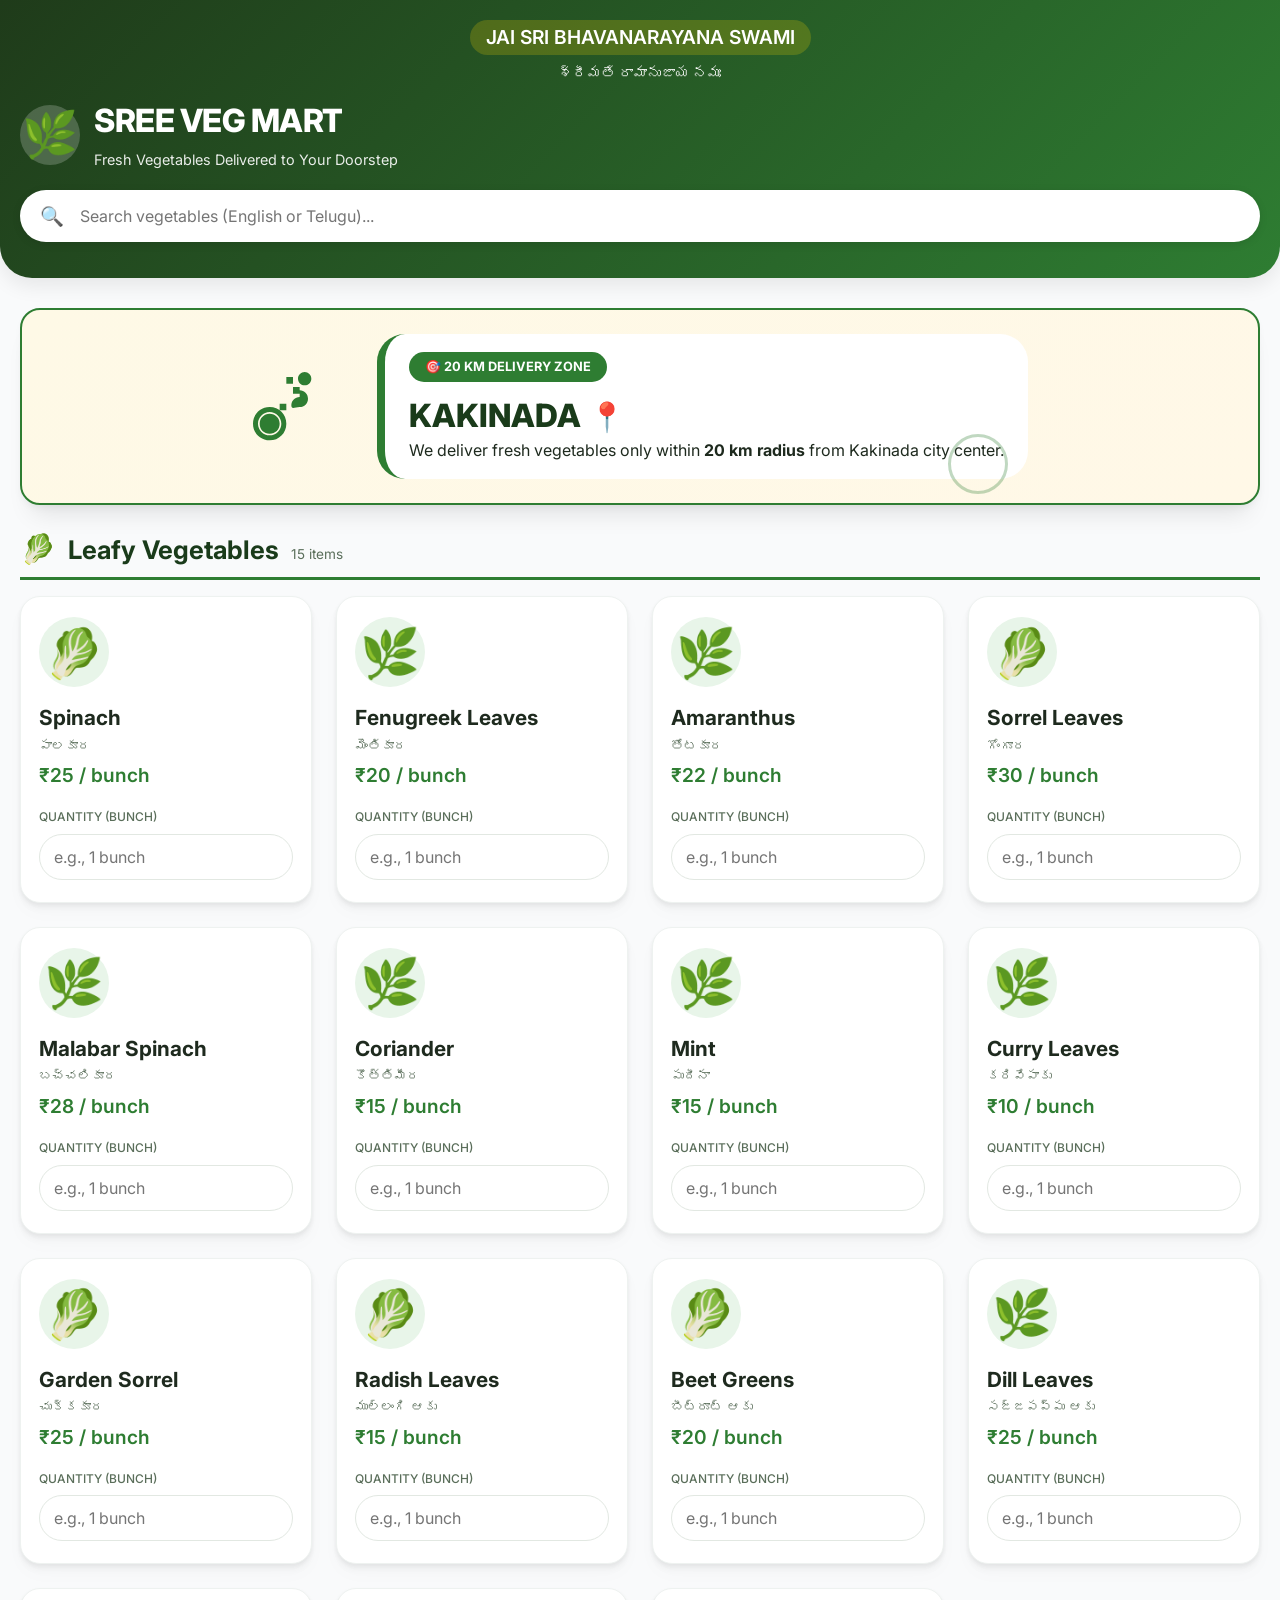
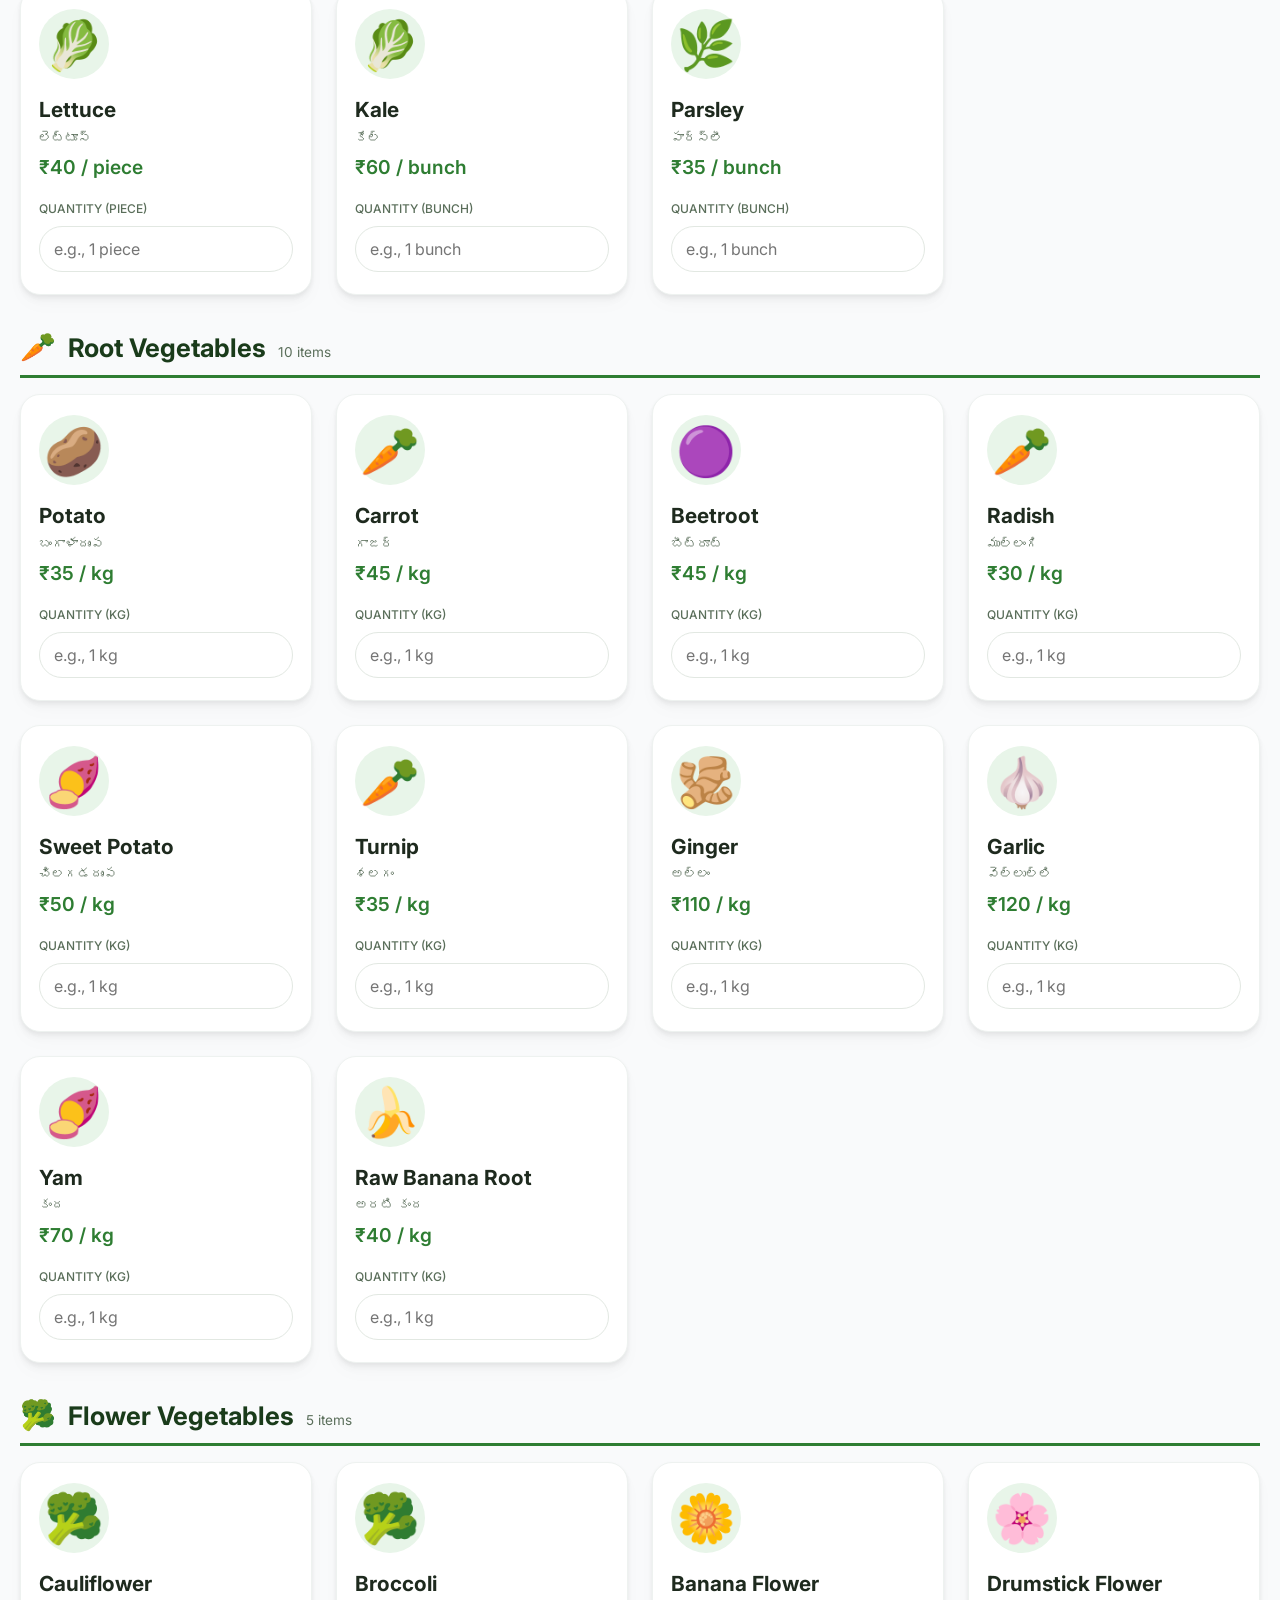
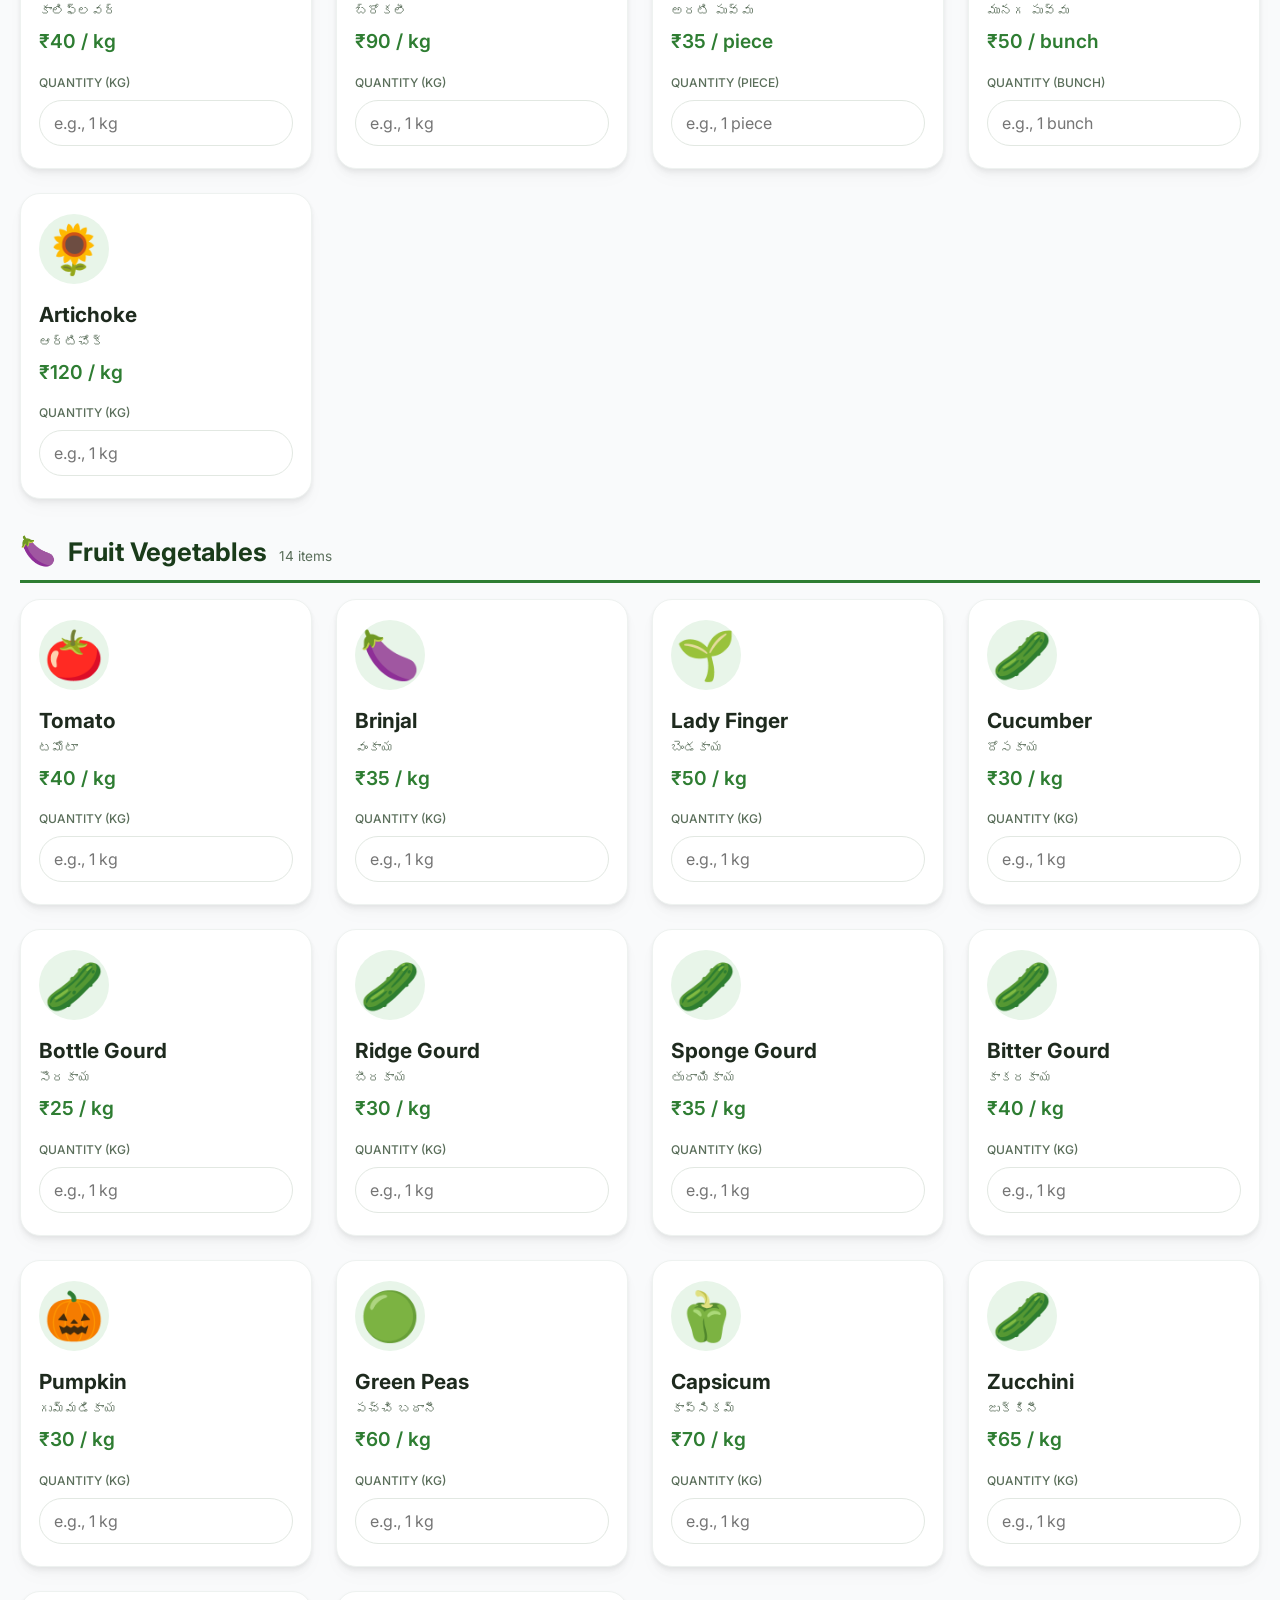
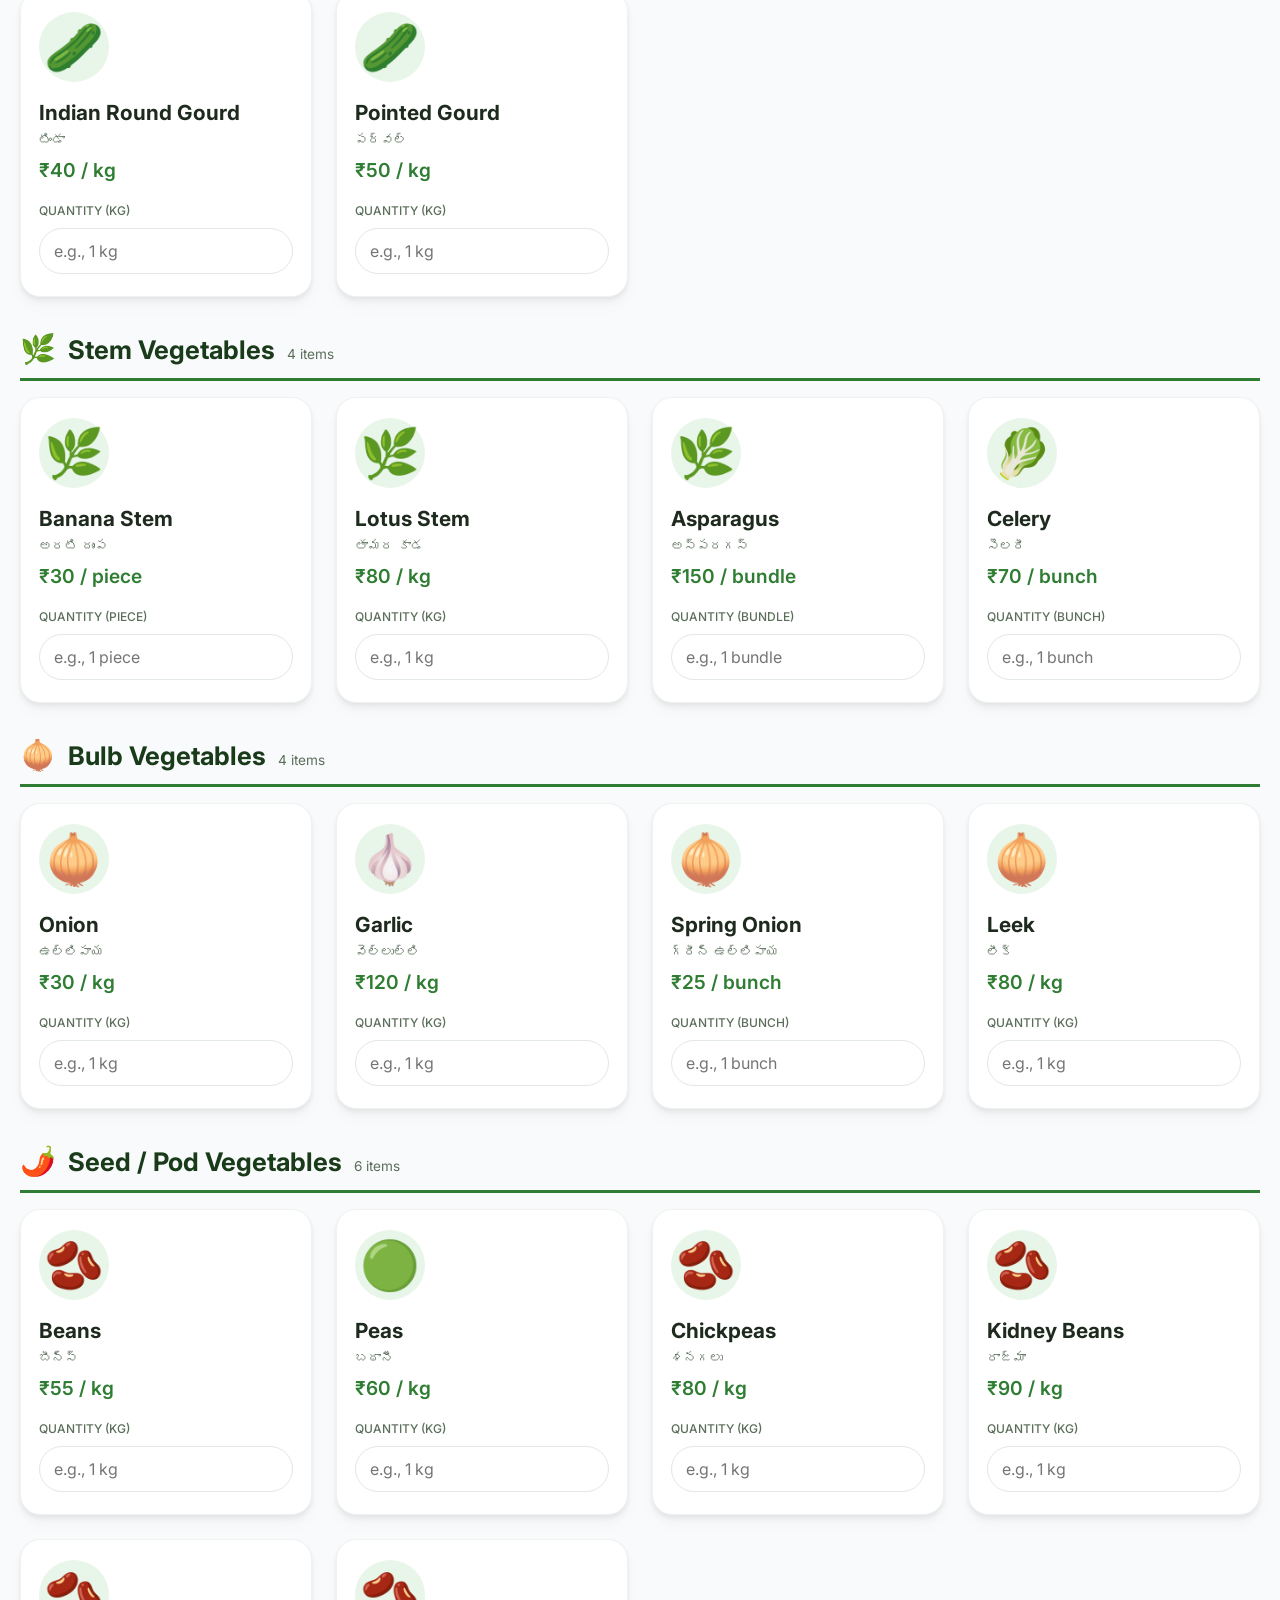
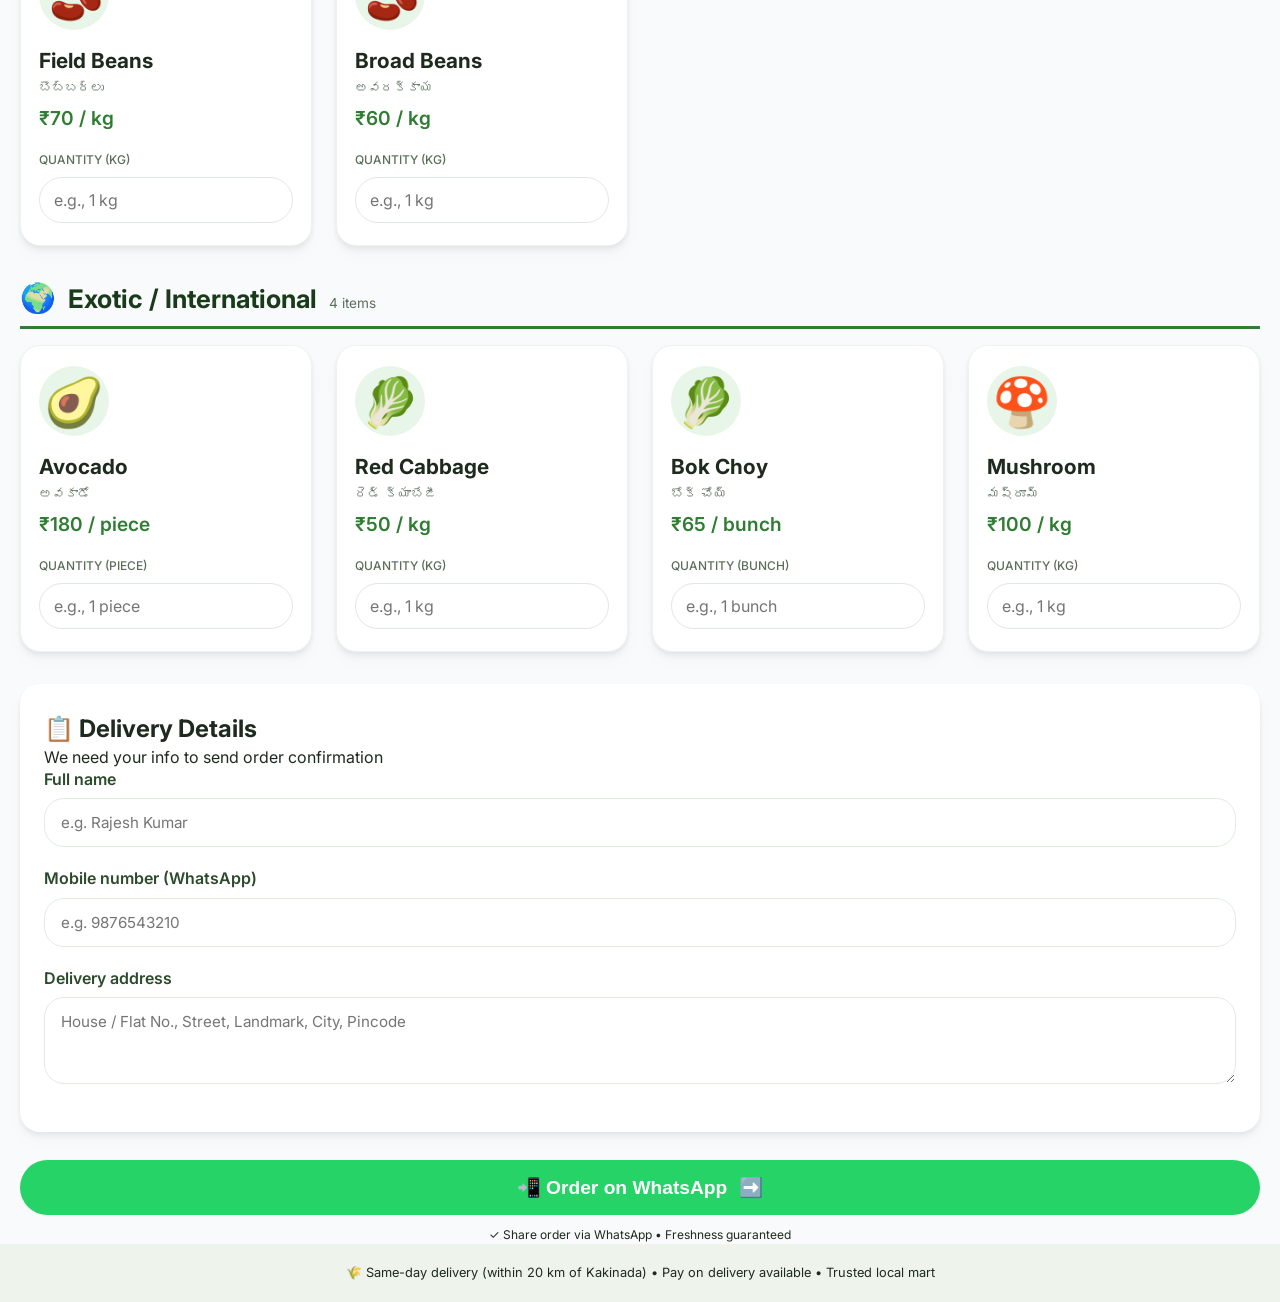
==== index.html @ 4797ca23 "Fix HTML formatting and structure" ====
<!DOCTYPE html>
<html lang="en">
<head>
  <meta charset="UTF-8">
  <meta name="viewport" content="width=device-width, initial-scale=1.0, viewport-fit=cover">
  
  <title>SREE VEG MART | Fresh Vegetables Online - Kakinada</title>
  <meta name="description" content="Order fresh vegetables online from SREE VEG MART. Same-day delivery within 20 km of Kakinada. 60+ varieties.">
  <meta name="keywords" content="vegetable shop online, fresh vegetables delivery Kakinada, buy vegetables near me, tomato price, potato, onion, okra, local grocery Kakinada, WhatsApp order vegetables, Sree Veg Mart, leafy vegetables, root vegetables">
  <meta name="author" content="SREE VEG MART">
  <meta name="robots" content="index, follow">
  <link rel="canonical" href="https://sandeepsandy25.github.io/Veg-shop/">

  <!-- Open Graph -->
  <meta property="og:title" content="SREE VEG MART – Fresh Veggies Delivered in Kakinada">
  <meta property="og:description" content="Order fresh vegetables online. Best prices, same-day delivery within 20 km of Kakinada. WhatsApp order.">
  <meta property="og:image" content="https://yourdomain.com/og-image.jpg">
  <meta property="og:url" content="https://sandeepsandy25.github.io/Veg-shop/">
  <meta property="og:type" content="website">
  <meta name="twitter:card" content="summary_large_image">

  <!-- Favicon (generated from RealFaviconGenerator) - using relative paths -->
  <link rel="icon" type="image/png" href="favicon-96x96.png?v=20260430" sizes="96x96" />
  <link rel="icon" type="image/svg+xml" href="favicon.svg?v=20260430" />
  <link rel="shortcut icon" href="favicon.ico?v=20260430" />
  <link rel="apple-touch-icon" sizes="180x180" href="apple-touch-icon.png?v=20260430" />
  <link rel="manifest" href="site.webmanifest?v=20260430" />

  <!-- Google Fonts -->
  <link href="https://fonts.googleapis.com/css2?family=Inter:opsz,wght@14..32,300;400;500;600;700;800&display=swap" rel="stylesheet">
  <link rel="stylesheet" href="style.css">

  <script type="application/ld+json">
  {
    "@context": "https://schema.org",
    "@type": "GroceryStore",
    "name": "SREE VEG MART",
    "description": "Fresh vegetable store offering home delivery within 20 km of Kakinada and WhatsApp ordering.",
    "telephone": "+918367645999",
    "address": {
      "@type": "PostalAddress",
      "addressLocality": "Kakinada",
      "addressRegion": "Andhra Pradesh",
      "addressCountry": "IN"
    },
    "openingHours": "Mo-Su 08:00-21:00",
    "sameAs": ["https://wa.me/918367645999"],
    "priceRange": "₹₹",
    "areaServed": {
      "@type": "GeoCircle",
      "geoMidpoint": {
        "@type": "GeoCoordinates",
        "latitude": "16.9891",
        "longitude": "82.2475"
      },
      "geoRadius": "20000"
    }
  }
  </script>
</head>
<body>
  <div class="app-wrapper">
    <header class="hero-header">
      <div class="container">
        <div class="devotional-titles">
          <h2 class="swami-title">JAI SRI BHAVANARAYANA SWAMI</h2>
          <h3 class="ramanuja-title">శ్రీమతే రామానుజాయ నమః</h3>
        </div>
        <div class="brand">
          <span class="leaf-icon">🌿</span>
          <div class="brand-text">
            <h1>SREE VEG MART</h1>
            <p class="tagline">Fresh Vegetables Delivered to Your Doorstep</p>
          </div>
        </div>
        <div class="search-container">
          <div class="search-wrapper">
            <span class="search-icon">🔍</span>
            <input type="text" id="searchInput" placeholder="Search vegetables (English or Telugu)..." class="search-input">
            <button id="clearSearch" class="clear-search">✖</button>
          </div>
          <p class="search-result-count" id="searchResultCount"></p>
        </div>
      </div>
    </header>

    <main class="container main-content">
      <!-- Delivery Zone -->
      <div class="delivery-zone">
        <div class="delivery-card">
          <div class="bike-animation"><div class="bike"></div></div>
          <div class="delivery-info">
            <div class="radius-board">
              <span class="radius-badge">🎯 20 KM DELIVERY ZONE</span>
              <h2 class="city-name">KAKINADA</h2>
              <p class="zone-desc">We deliver fresh vegetables only within <strong>20 km radius</strong> from Kakinada city center.</p>
              <div class="radius-circle"></div>
            </div>
          </div>
        </div>
      </div>

      <!-- Dynamic Categories Will Be Injected Here -->
      <div id="categoriesContainer"></div>
      <div id="noResultsMessage" class="no-results" style="display: none;">😕 No vegetables match your search. Try a different keyword.</div>

      <!-- Bill Summary Section (now appears right after products) -->
      <section class="bill-summary" id="billSummary" style="display: none;">
        <div class="bill-card">
          <h3>🧾 Your Order Bill</h3>
          <div id="billDetails"></div>
          <div class="total-amount" id="totalAmount">Total: ₹0</div>
          <p class="cod-note">💵 Payment: Cash on Delivery only</p>
        </div>
      </section>

      <!-- Customer Details -->
      <section class="customer-section">
        <div class="section-header">
          <h2>📋 Delivery Details</h2>
          <p class="section-sub">We need your info to send order confirmation</p>
        </div>
        <div class="customer-card">
          <div class="input-group">
            <label for="customerName">Full name</label>
            <input type="text" id="customerName" placeholder="e.g. Rajesh Kumar" autocomplete="name">
          </div>
          <div class="input-group">
            <label for="customerMobile">Mobile number (WhatsApp)</label>
            <input type="tel" id="customerMobile" placeholder="e.g. 9876543210" autocomplete="tel">
          </div>
          <div class="input-group">
            <label for="deliveryAddress">Delivery address</label>
            <textarea id="deliveryAddress" rows="3" placeholder="House / Flat No., Street, Landmark, City, Pincode"></textarea>
          </div>
        </div>
      </section>

      <div class="order-action">
        <button id="orderWhatsAppBtn" class="whatsapp-order-btn">
          <span>📲 Order on WhatsApp</span>
          <span class="btn-icon">➡️</span>
        </button>
        <p class="secure-note">✓ Share order via WhatsApp • Freshness guaranteed</p>
      </div>
    </main>

    <div id="orderSuccessPopup" class="popup-overlay">
      <div class="popup-card">
        <div class="tick-icon">✅</div>
        <h3>Order Placed Successfully!</h3>
        <p>Your order has been sent via WhatsApp.<br>We will contact you shortly.</p>
        <p class="cod-confirm">💵 Cash on Delivery only</p>
        <button id="closePopupBtn" class="close-popup">OK</button>
      </div>
    </div>

    <footer class="footer-note">
      <div class="container">
        <p>🌾 Same-day delivery (within 20 km of Kakinada) • Pay on delivery available • Trusted local mart</p>
      </div>
    </footer>
  </div>
  <script src="script.js"></script>
</body>
</html>
---- style.css ----
/* style.css - complete version */
* {
  margin: 0;
  padding: 0;
  box-sizing: border-box;
}

:root {
  --primary-green: #2e7d32;
  --green-light: #4caf50;
  --green-soft: #e8f5e9;
  --green-accent: #1b5e20;
  --white: #ffffff;
  --gray-bg: #f9fafb;
  --card-shadow: 0 10px 20px rgba(0, 0, 0, 0.02), 0 6px 6px rgba(0, 0, 0, 0.03), 0 2px 4px rgba(0, 0, 0, 0.05);
  --card-hover-shadow: 0 20px 25px -12px rgba(0, 0, 0, 0.1), 0 4px 8px -2px rgba(0, 0, 0, 0.05);
  --border-light: #eef2f0;
  --text-dark: #1e2a1e;
  --text-muted: #5a6e5a;
  --whatsapp-green: #25d366;
  --whatsapp-dark: #128c7e;
  --radius-md: 20px;
  --radius-sm: 16px;
}

body {
  font-family: 'Inter', system-ui, -apple-system, 'Segoe UI', Roboto, Helvetica, sans-serif;
  background-color: var(--gray-bg);
  color: var(--text-dark);
  line-height: 1.4;
}

.container {
  max-width: 1280px;
  margin: 0 auto;
  padding: 0 20px;
}

/* ===== HEADER ===== */
.hero-header {
  background: linear-gradient(135deg, #1f3b1a 0%, #2e7d32 100%);
  color: white;
  padding: 20px 0 28px;
  border-radius: 0 0 32px 32px;
  box-shadow: 0 8px 20px rgba(0, 0, 0, 0.08);
}

.devotional-titles {
  text-align: center;
  margin-bottom: 16px;
}

.swami-title {
  font-size: 1.2rem;
  font-weight: 600;
  background: rgba(255, 215, 0, 0.2);
  display: inline-block;
  padding: 4px 16px;
  border-radius: 40px;
  margin-bottom: 8px;
}

.ramanuja-title {
  font-size: 0.9rem;
  font-weight: 500;
  opacity: 0.95;
}

.brand {
  display: flex;
  align-items: center;
  gap: 14px;
  flex-wrap: wrap;
  margin-top: 8px;
}

.leaf-icon {
  font-size: 2.8rem;
  background: rgba(255,255,255,0.2);
  width: 60px;
  height: 60px;
  display: flex;
  align-items: center;
  justify-content: center;
  border-radius: 60px;
}

.brand-text h1 {
  font-size: 2rem;
  font-weight: 800;
  letter-spacing: -0.5px;
}

.tagline {
  font-size: 0.9rem;
  opacity: 0.9;
  margin-top: 6px;
}

/* ===== SEARCH ===== */
.search-container {
  margin-top: 20px;
}

.search-wrapper {
  display: flex;
  align-items: center;
  background: white;
  border-radius: 60px;
  padding: 4px 8px;
  box-shadow: 0 2px 8px rgba(0,0,0,0.1);
}

.search-icon {
  font-size: 1.2rem;
  padding: 8px 8px 8px 12px;
  color: var(--primary-green);
}

.search-input {
  flex: 1;
  border: none;
  padding: 12px 8px;
  font-size: 1rem;
  font-family: inherit;
  outline: none;
  background: transparent;
}

.clear-search {
  background: none;
  border: none;
  font-size: 1.2rem;
  cursor: pointer;
  padding: 8px 12px;
  color: #999;
  display: none;
}

.clear-search:hover { color: var(--primary-green); }

.search-result-count {
  font-size: 0.85rem;
  color: var(--text-muted);
  margin-top: 8px;
  font-weight: 500;
  text-align: center;
}

/* ===== DELIVERY ZONE ===== */
.delivery-zone { margin: 30px 0 20px; }
.delivery-card {
  background: linear-gradient(135deg, #fef9e6, #fff8e7);
  border-radius: var(--radius-md);
  padding: 24px;
  display: flex;
  flex-wrap: wrap;
  align-items: center;
  justify-content: center;
  gap: 24px;
  border: 2px solid var(--primary-green);
  box-shadow: var(--card-hover-shadow);
  position: relative;
  overflow: hidden;
}

.bike-animation { flex: 0 0 100px; text-align: center; }
.bike {
  width: 80px;
  height: 80px;
  background: url('data:image/svg+xml;utf8,<svg xmlns="http://www.w3.org/2000/svg" viewBox="0 0 24 24" fill="%232e7d32"><path d="M15.5 5.5c1.1 0 2-.9 2-2s-.9-2-2-2-2 .9-2 2 .9 2 2 2zM5 12c-2.8 0-5 2.2-5 5s2.2 5 5 5 5-2.2 5-5-2.2-5-5-5zm0 8.5c-1.9 0-3.5-1.6-3.5-3.5s1.6-3.5 3.5-3.5 3.5 1.6 3.5 3.5-1.6 3.5-3.5 3.5zm0-6.5c-1.7 0-3 1.3-3 3s1.3 3 3 3 3-1.3 3-3-1.3-3-3-3zm9-5c-1.4 0-2.5 1.1-2.5 2.5S12.6 12 14 12s2.5-1.1 2.5-2.5S15.4 7 14 7zM8 11h2v2H8v-2zm4-5h2v2h-2V6zm-2-3h2v2h-2V3z"/></svg>') no-repeat center;
  background-size: contain;
  animation: bikeRotate 2s linear infinite;
}
@keyframes bikeRotate { 100% { transform: rotate(360deg); } }

.radius-board {
  background: white;
  border-radius: 28px;
  padding: 18px 24px;
  border-left: 8px solid var(--primary-green);
  position: relative;
}
.radius-badge {
  background: var(--primary-green);
  color: white;
  padding: 6px 16px;
  border-radius: 40px;
  font-size: 0.8rem;
  font-weight: 700;
  display: inline-block;
  margin-bottom: 12px;
}
.city-name {
  font-size: 2rem;
  font-weight: 800;
  color: #1a3b1a;
}
.city-name::after { content: "📍"; font-size: 1.8rem; margin-left: 8px; }
.radius-circle {
  width: 60px;
  height: 60px;
  border: 3px solid var(--primary-green);
  border-radius: 50%;
  position: absolute;
  bottom: -15px;
  right: 20px;
  opacity: 0.3;
  animation: pulse 2s infinite;
}
@keyframes pulse {
  0% { transform: scale(1); opacity: 0.3; }
  50% { transform: scale(1.2); opacity: 0.1; }
  100% { transform: scale(1); opacity: 0.3; }
}
@media (max-width: 640px) {
  .delivery-card { flex-direction: column; }
  .city-name { font-size: 1.6rem; }
  .radius-circle { display: none; }
}

/* ===== CATEGORY SECTIONS ===== */
.category-section {
  margin-bottom: 32px;
  scroll-margin-top: 20px;
}
.category-header {
  display: flex;
  align-items: baseline;
  gap: 12px;
  margin: 24px 0 16px;
  padding-bottom: 8px;
  border-bottom: 3px solid var(--primary-green);
}
.category-emoji { font-size: 1.8rem; }
.category-title {
  font-size: 1.6rem;
  font-weight: 700;
  color: #1a3b1a;
}
.category-sub {
  color: var(--text-muted);
  font-size: 0.85rem;
}
.product-grid {
  display: grid;
  grid-template-columns: repeat(auto-fill, minmax(260px, 1fr));
  gap: 24px;
}
.product-card {
  background: var(--white);
  border-radius: var(--radius-md);
  padding: 20px 18px 22px;
  transition: all 0.25s;
  box-shadow: var(--card-shadow);
  border: 1px solid var(--border-light);
  display: flex;
  flex-direction: column;
}
.product-card:hover {
  transform: translateY(-4px);
  box-shadow: var(--card-hover-shadow);
}
.veg-emoji {
  font-size: 3rem;
  background: var(--green-soft);
  width: 70px;
  height: 70px;
  display: flex;
  align-items: center;
  justify-content: center;
  border-radius: 35px;
  margin-bottom: 16px;
}
.product-name {
  font-size: 1.3rem;
  font-weight: 700;
  margin-bottom: 4px;
}
.product-name-telugu {
  font-size: 0.8rem;
  color: var(--text-muted);
  margin-bottom: 8px;
}
.product-price {
  font-size: 1.2rem;
  font-weight: 600;
  color: var(--primary-green);
  margin-bottom: 20px;
}
.quantity-control label {
  font-size: 0.75rem;
  font-weight: 500;
  text-transform: uppercase;
  color: var(--text-muted);
  margin-bottom: 8px;
  display: block;
}
.quantity-input {
  width: 100%;
  padding: 12px 14px;
  border: 1.5px solid #e2e8e2;
  border-radius: 44px;
  font-size: 1rem;
  font-family: inherit;
  transition: all 0.2s;
}
.quantity-input:focus {
  border-color: var(--green-light);
  outline: none;
  box-shadow: 0 0 0 3px rgba(76,175,80,0.2);
}
.no-results {
  text-align: center;
  padding: 40px;
  background: white;
  border-radius: var(--radius-md);
  color: var(--text-muted);
  margin: 20px 0;
}

/* Bill Summary */
.bill-summary { margin: 30px 0 20px; }
.bill-card {
  background: #fff8e7;
  border-radius: var(--radius-md);
  padding: 20px 24px;
  border-left: 6px solid var(--primary-green);
  box-shadow: var(--card-shadow);
}
.bill-item {
  display: flex;
  justify-content: space-between;
  border-bottom: 1px dashed #ddd;
  padding: 6px 0;
}
.total-amount {
  font-size: 1.3rem;
  font-weight: 800;
  text-align: right;
  border-top: 2px solid var(--primary-green);
  padding-top: 10px;
  margin-top: 10px;
}
.cod-note {
  font-size: 0.8rem;
  background: #ffe0b5;
  display: inline-block;
  padding: 4px 12px;
  border-radius: 20px;
  margin-top: 10px;
}

/* Customer Section */
.customer-section {
  background: white;
  border-radius: var(--radius-md);
  padding: 28px 24px;
  margin: 16px 0 28px;
  box-shadow: var(--card-shadow);
}
.input-group {
  display: flex;
  flex-direction: column;
  gap: 8px;
  margin-bottom: 20px;
}
.input-group label { font-weight: 600; color: #2c4a2c; }
.input-group input, .input-group textarea {
  padding: 14px 16px;
  border: 1.5px solid #e2ece2;
  border-radius: 20px;
  font-family: inherit;
  font-size: 0.95rem;
}
.whatsapp-order-btn {
  background: var(--whatsapp-green);
  border: none;
  padding: 16px 28px;
  font-size: 1.2rem;
  font-weight: 700;
  color: white;
  border-radius: 60px;
  display: inline-flex;
  align-items: center;
  gap: 12px;
  cursor: pointer;
  transition: 0.2s;
  width: 100%;
  justify-content: center;
}
.whatsapp-order-btn:hover { background: var(--whatsapp-dark); transform: scale(0.98); }
.secure-note { text-align: center; margin-top: 12px; font-size: 0.75rem; }

/* Popup */
.popup-overlay {
  display: none;
  position: fixed;
  top: 0; left: 0;
  width: 100%; height: 100%;
  background: rgba(0,0,0,0.6);
  justify-content: center;
  align-items: center;
  z-index: 1000;
}
.popup-card {
  background: white;
  border-radius: 32px;
  padding: 32px 24px;
  text-align: center;
  max-width: 320px;
  animation: fadeInUp 0.3s;
}
.tick-icon {
  background: var(--primary-green);
  color: white;
  width: 80px;
  height: 80px;
  border-radius: 50%;
  display: flex;
  align-items: center;
  justify-content: center;
  font-size: 3rem;
  margin: 0 auto 16px;
}
.close-popup {
  background: var(--primary-green);
  color: white;
  padding: 10px 24px;
  border-radius: 40px;
  border: none;
  cursor: pointer;
  margin-top: 12px;
}
@keyframes fadeInUp {
  from { opacity: 0; transform: translateY(30px); }
  to { opacity: 1; transform: translateY(0); }
}

.footer-note {
  background: #eef3ec;
  padding: 20px 0;
  text-align: center;
  font-size: 0.8rem;
}

@media (max-width: 640px) {
  .container { padding: 0 16px; }
  .brand-text h1 { font-size: 1.6rem; }
  .category-title { font-size: 1.3rem; }
  .product-grid { gap: 16px; }
}
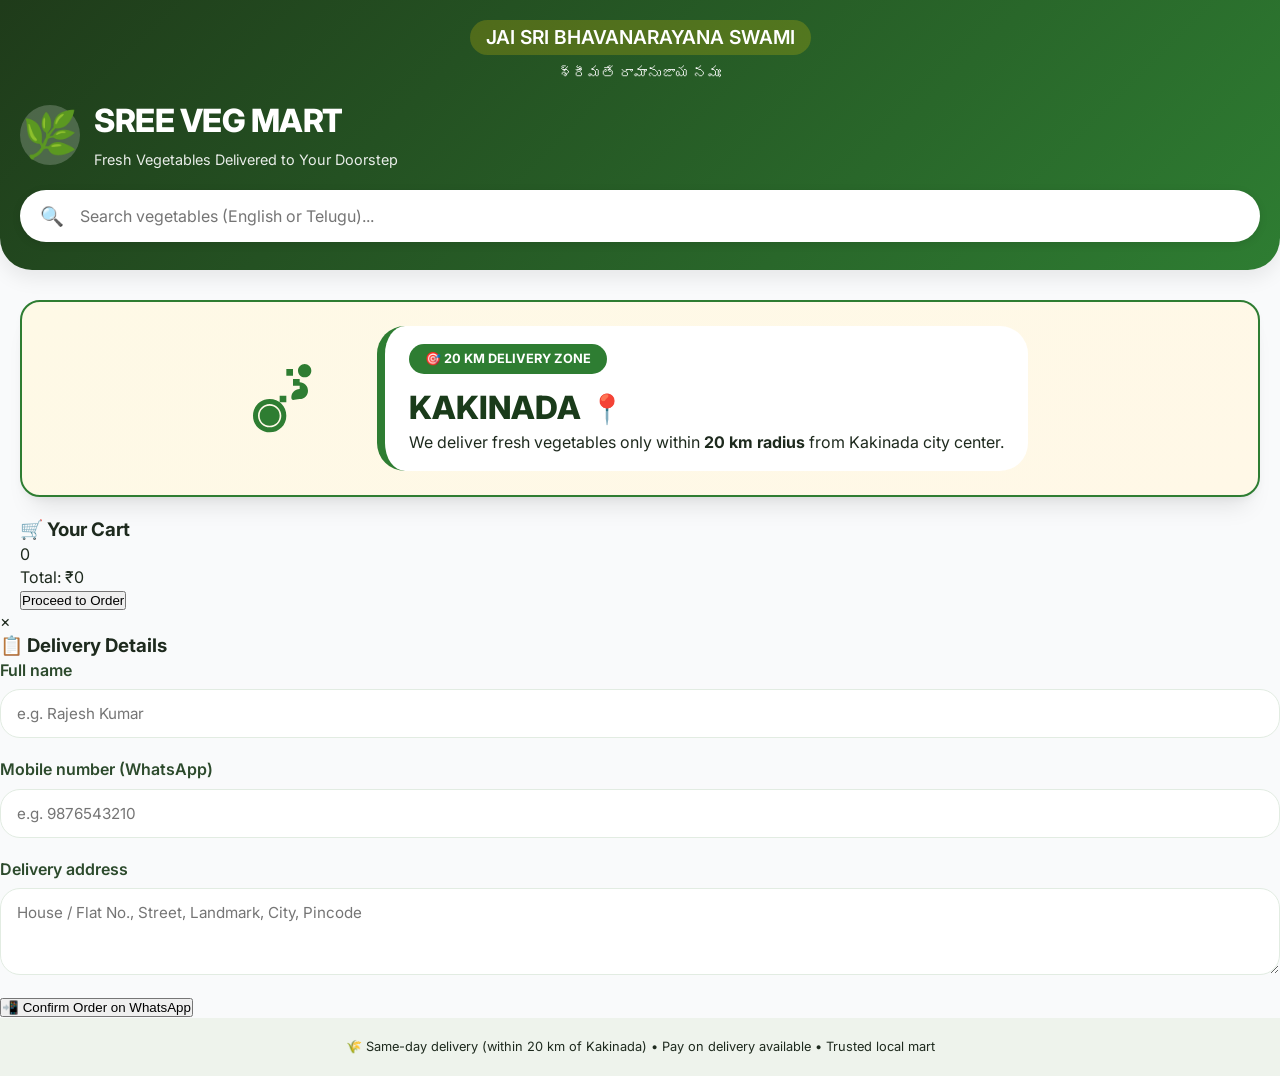
==== commit 0bb3f1e0: "Fix HTML formatting and update structure" ====
--- a/index.html
+++ b/index.html
@@ -19,44 +19,16 @@
   <meta property="og:type" content="website">
   <meta name="twitter:card" content="summary_large_image">
 
-  <!-- Favicon (generated from RealFaviconGenerator) - using relative paths -->
-  <link rel="icon" type="image/png" href="favicon-96x96.png?v=20260430" sizes="96x96" />
-  <link rel="icon" type="image/svg+xml" href="favicon.svg?v=20260430" />
-  <link rel="shortcut icon" href="favicon.ico?v=20260430" />
-  <link rel="apple-touch-icon" sizes="180x180" href="apple-touch-icon.png?v=20260430" />
-  <link rel="manifest" href="site.webmanifest?v=20260430" />
+  <!-- Favicon -->
+  <link rel="icon" type="image/png" href="favicon-96x96.png" sizes="96x96" />
+  <link rel="icon" type="image/svg+xml" href="favicon.svg" />
+  <link rel="shortcut icon" href="favicon.ico" />
+  <link rel="apple-touch-icon" sizes="180x180" href="apple-touch-icon.png" />
+  <link rel="manifest" href="site.webmanifest" />
 
   <!-- Google Fonts -->
   <link href="https://fonts.googleapis.com/css2?family=Inter:opsz,wght@14..32,300;400;500;600;700;800&display=swap" rel="stylesheet">
   <link rel="stylesheet" href="style.css">
-
-  <script type="application/ld+json">
-  {
-    "@context": "https://schema.org",
-    "@type": "GroceryStore",
-    "name": "SREE VEG MART",
-    "description": "Fresh vegetable store offering home delivery within 20 km of Kakinada and WhatsApp ordering.",
-    "telephone": "+918367645999",
-    "address": {
-      "@type": "PostalAddress",
-      "addressLocality": "Kakinada",
-      "addressRegion": "Andhra Pradesh",
-      "addressCountry": "IN"
-    },
-    "openingHours": "Mo-Su 08:00-21:00",
-    "sameAs": ["https://wa.me/918367645999"],
-    "priceRange": "₹₹",
-    "areaServed": {
-      "@type": "GeoCircle",
-      "geoMidpoint": {
-        "@type": "GeoCoordinates",
-        "latitude": "16.9891",
-        "longitude": "82.2475"
-      },
-      "geoRadius": "20000"
-    }
-  }
-  </script>
 </head>
 <body>
   <div class="app-wrapper">
@@ -79,13 +51,12 @@
             <input type="text" id="searchInput" placeholder="Search vegetables (English or Telugu)..." class="search-input">
             <button id="clearSearch" class="clear-search">✖</button>
           </div>
-          <p class="search-result-count" id="searchResultCount"></p>
         </div>
       </div>
     </header>
 
     <main class="container main-content">
-      <!-- Delivery Zone -->
+      <!-- Delivery Zone Banner -->
       <div class="delivery-zone">
         <div class="delivery-card">
           <div class="bike-animation"><div class="bike"></div></div>
@@ -94,57 +65,58 @@
               <span class="radius-badge">🎯 20 KM DELIVERY ZONE</span>
               <h2 class="city-name">KAKINADA</h2>
               <p class="zone-desc">We deliver fresh vegetables only within <strong>20 km radius</strong> from Kakinada city center.</p>
-              <div class="radius-circle"></div>
             </div>
           </div>
         </div>
       </div>
 
-      <!-- Dynamic Categories Will Be Injected Here -->
-      <div id="categoriesContainer"></div>
-      <div id="noResultsMessage" class="no-results" style="display: none;">😕 No vegetables match your search. Try a different keyword.</div>
+      <!-- Tabs Navigation -->
+      <div class="tabs-container">
+        <div class="tabs-nav" id="tabsNav"></div>
+        <div id="noResultsMessage" class="no-results" style="display: none;">😕 No vegetables match your search. Try a different keyword.</div>
+      </div>
 
-      <!-- Bill Summary Section (now appears right after products) -->
-      <section class="bill-summary" id="billSummary" style="display: none;">
-        <div class="bill-card">
-          <h3>🧾 Your Order Bill</h3>
-          <div id="billDetails"></div>
-          <div class="total-amount" id="totalAmount">Total: ₹0</div>
-          <p class="cod-note">💵 Payment: Cash on Delivery only</p>
+      <!-- Tab Content Panels -->
+      <div id="tabsContent"></div>
+
+      <!-- Shopping Cart Panel -->
+      <div class="cart-panel" id="cartPanel">
+        <div class="cart-header">
+          <h3>🛒 Your Cart</h3>
+          <span id="cartCount" class="cart-count">0</span>
         </div>
-      </section>
-
-      <!-- Customer Details -->
-      <section class="customer-section">
-        <div class="section-header">
-          <h2>📋 Delivery Details</h2>
-          <p class="section-sub">We need your info to send order confirmation</p>
+        <div id="cartItems" class="cart-items"></div>
+        <div class="cart-footer">
+          <div class="cart-total">Total: <span id="cartTotal">₹0</span></div>
+          <button id="proceedToOrderBtn" class="proceed-btn">Proceed to Order</button>
         </div>
-        <div class="customer-card">
-          <div class="input-group">
-            <label for="customerName">Full name</label>
-            <input type="text" id="customerName" placeholder="e.g. Rajesh Kumar" autocomplete="name">
-          </div>
-          <div class="input-group">
-            <label for="customerMobile">Mobile number (WhatsApp)</label>
-            <input type="tel" id="customerMobile" placeholder="e.g. 9876543210" autocomplete="tel">
-          </div>
-          <div class="input-group">
-            <label for="deliveryAddress">Delivery address</label>
-            <textarea id="deliveryAddress" rows="3" placeholder="House / Flat No., Street, Landmark, City, Pincode"></textarea>
-          </div>
-        </div>
-      </section>
-
-      <div class="order-action">
-        <button id="orderWhatsAppBtn" class="whatsapp-order-btn">
-          <span>📲 Order on WhatsApp</span>
-          <span class="btn-icon">➡️</span>
-        </button>
-        <p class="secure-note">✓ Share order via WhatsApp • Freshness guaranteed</p>
       </div>
     </main>
 
+    <!-- Order Modal (Customer Details) -->
+    <div id="orderModal" class="modal">
+      <div class="modal-content">
+        <span class="close-modal">&times;</span>
+        <h3>📋 Delivery Details</h3>
+        <div class="modal-body">
+          <div class="input-group">
+            <label for="modalName">Full name</label>
+            <input type="text" id="modalName" placeholder="e.g. Rajesh Kumar">
+          </div>
+          <div class="input-group">
+            <label for="modalMobile">Mobile number (WhatsApp)</label>
+            <input type="tel" id="modalMobile" placeholder="e.g. 9876543210">
+          </div>
+          <div class="input-group">
+            <label for="modalAddress">Delivery address</label>
+            <textarea id="modalAddress" rows="3" placeholder="House / Flat No., Street, Landmark, City, Pincode"></textarea>
+          </div>
+          <button id="confirmOrderBtn" class="confirm-order-btn">📲 Confirm Order on WhatsApp</button>
+        </div>
+      </div>
+    </div>
+
+    <!-- Success Popup -->
     <div id="orderSuccessPopup" class="popup-overlay">
       <div class="popup-card">
         <div class="tick-icon">✅</div>
@@ -161,6 +133,7 @@
       </div>
     </footer>
   </div>
+
   <script src="script.js"></script>
 </body>
 </html>
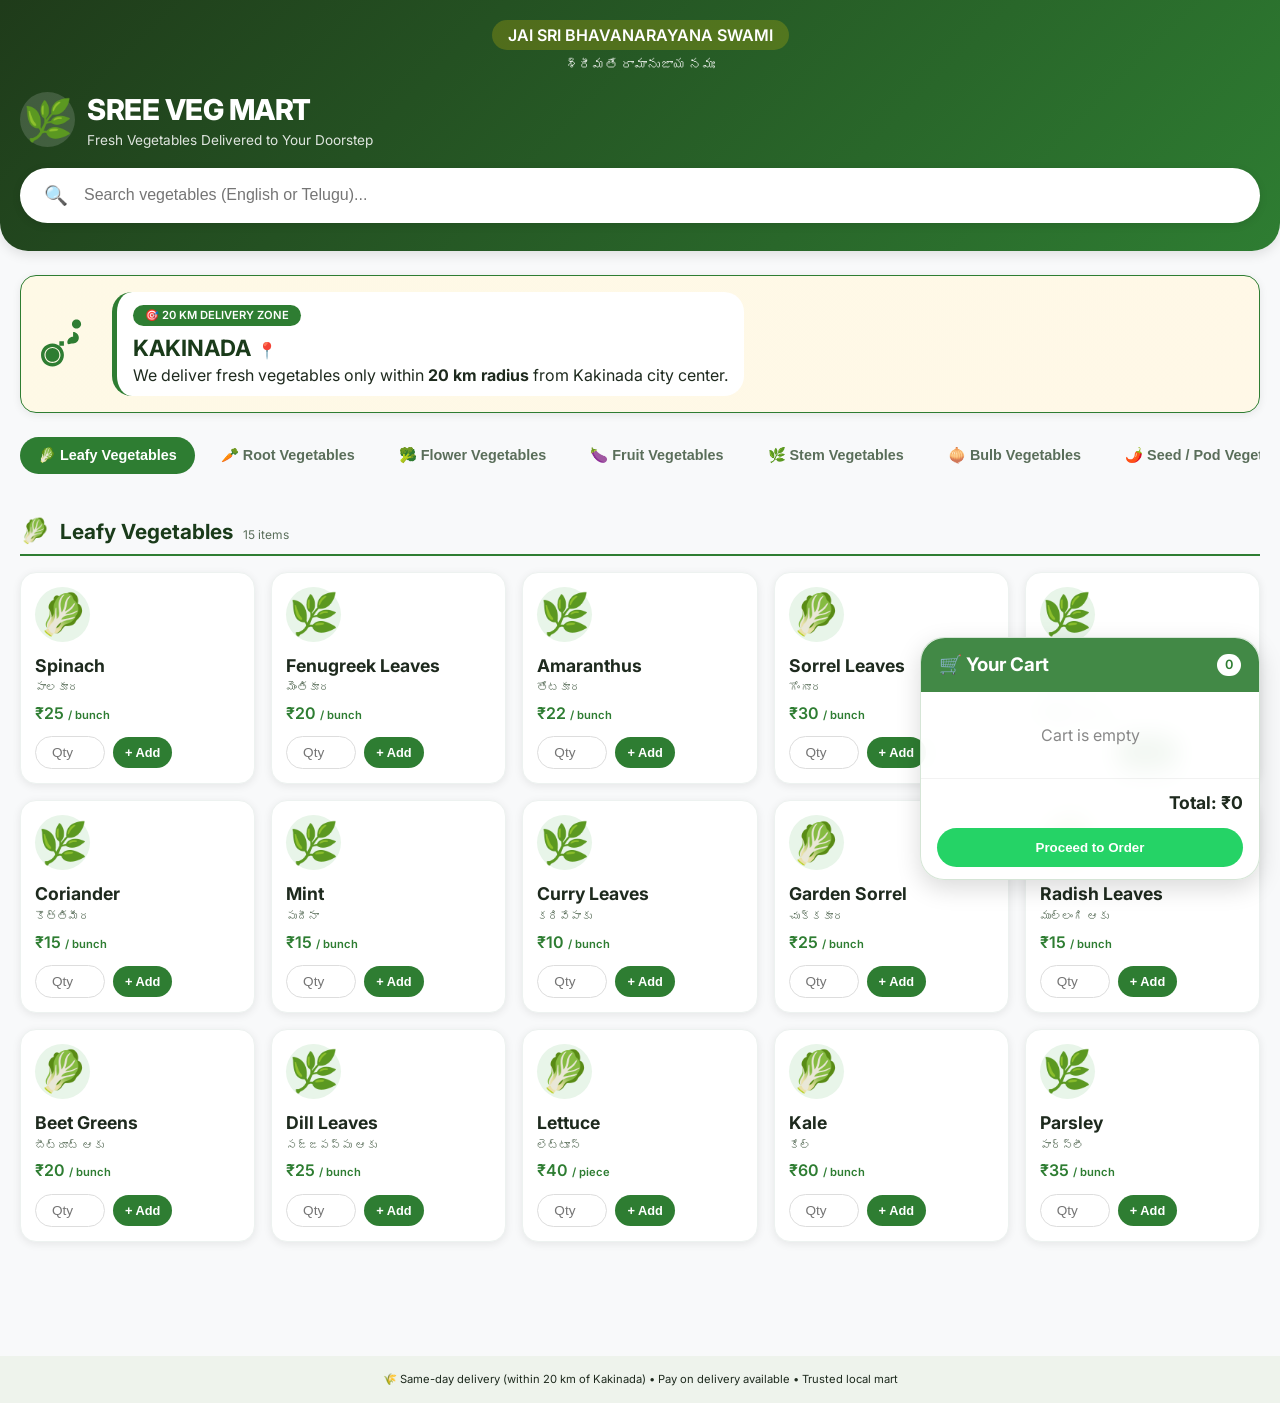
==== commit 38bbf24a: "Fix HTML formatting and structure" ====
--- a/index.html
+++ b/index.html
@@ -3,7 +3,6 @@
 <head>
   <meta charset="UTF-8">
   <meta name="viewport" content="width=device-width, initial-scale=1.0, viewport-fit=cover">
-  
   <title>SREE VEG MART | Fresh Vegetables Online - Kakinada</title>
   <meta name="description" content="Order fresh vegetables online from SREE VEG MART. Same-day delivery within 20 km of Kakinada. 60+ varieties.">
   <meta name="keywords" content="vegetable shop online, fresh vegetables delivery Kakinada, buy vegetables near me, tomato price, potato, onion, okra, local grocery Kakinada, WhatsApp order vegetables, Sree Veg Mart, leafy vegetables, root vegetables">
@@ -55,45 +54,50 @@
       </div>
     </header>
 
-    <main class="container main-content">
-      <!-- Delivery Zone Banner -->
-      <div class="delivery-zone">
-        <div class="delivery-card">
-          <div class="bike-animation"><div class="bike"></div></div>
-          <div class="delivery-info">
-            <div class="radius-board">
-              <span class="radius-badge">🎯 20 KM DELIVERY ZONE</span>
-              <h2 class="city-name">KAKINADA</h2>
-              <p class="zone-desc">We deliver fresh vegetables only within <strong>20 km radius</strong> from Kakinada city center.</p>
+    <main class="main-content">
+      <div class="container two-column-layout">
+        <!-- LEFT COLUMN: Delivery Zone, Tabs + Products -->
+        <div class="products-area">
+          <!-- Delivery Banner -->
+          <div class="delivery-zone">
+            <div class="delivery-card">
+              <div class="bike-animation"><div class="bike"></div></div>
+              <div class="delivery-info">
+                <div class="radius-board">
+                  <span class="radius-badge">🎯 20 KM DELIVERY ZONE</span>
+                  <h2 class="city-name">KAKINADA</h2>
+                  <p class="zone-desc">We deliver fresh vegetables only within <strong>20 km radius</strong> from Kakinada city center.</p>
+                </div>
+              </div>
+            </div>
+          </div>
+
+          <!-- Tabs Container -->
+          <div class="tabs-container">
+            <div class="tabs-nav" id="tabsNav"></div>
+            <div id="noResultsMessage" class="no-results" style="display: none;">😕 No vegetables match your search. Try a different keyword.</div>
+          </div>
+          <div id="tabsContent"></div>
+        </div>
+
+        <!-- RIGHT COLUMN: CART (Sticky Sidebar) -->
+        <div class="cart-sidebar">
+          <div class="cart-panel">
+            <div class="cart-header">
+              <h3>🛒 Your Cart</h3>
+              <span id="cartCount" class="cart-count">0</span>
+            </div>
+            <div id="cartItems" class="cart-items"></div>
+            <div class="cart-footer">
+              <div class="cart-total">Total: <span id="cartTotal">₹0</span></div>
+              <button id="proceedToOrderBtn" class="proceed-btn">Proceed to Order</button>
             </div>
           </div>
         </div>
       </div>
-
-      <!-- Tabs Navigation -->
-      <div class="tabs-container">
-        <div class="tabs-nav" id="tabsNav"></div>
-        <div id="noResultsMessage" class="no-results" style="display: none;">😕 No vegetables match your search. Try a different keyword.</div>
-      </div>
-
-      <!-- Tab Content Panels -->
-      <div id="tabsContent"></div>
-
-      <!-- Shopping Cart Panel -->
-      <div class="cart-panel" id="cartPanel">
-        <div class="cart-header">
-          <h3>🛒 Your Cart</h3>
-          <span id="cartCount" class="cart-count">0</span>
-        </div>
-        <div id="cartItems" class="cart-items"></div>
-        <div class="cart-footer">
-          <div class="cart-total">Total: <span id="cartTotal">₹0</span></div>
-          <button id="proceedToOrderBtn" class="proceed-btn">Proceed to Order</button>
-        </div>
-      </div>
     </main>
 
-    <!-- Order Modal (Customer Details) -->
+    <!-- Order Modal -->
     <div id="orderModal" class="modal">
       <div class="modal-content">
         <span class="close-modal">&times;</span>
@@ -133,7 +137,6 @@
       </div>
     </footer>
   </div>
-
   <script src="script.js"></script>
 </body>
 </html>
--- a/style.css
+++ b/style.css
@@ -1,4 +1,4 @@
-/* style.css - complete version */
+/* style.css - Modern Grocery App UI with Glassmorphism & Mobile Fix */
 * {
   margin: 0;
   padding: 0;
@@ -9,22 +9,21 @@
   --primary-green: #2e7d32;
   --green-light: #4caf50;
   --green-soft: #e8f5e9;
-  --green-accent: #1b5e20;
   --white: #ffffff;
-  --gray-bg: #f9fafb;
-  --card-shadow: 0 10px 20px rgba(0, 0, 0, 0.02), 0 6px 6px rgba(0, 0, 0, 0.03), 0 2px 4px rgba(0, 0, 0, 0.05);
-  --card-hover-shadow: 0 20px 25px -12px rgba(0, 0, 0, 0.1), 0 4px 8px -2px rgba(0, 0, 0, 0.05);
-  --border-light: #eef2f0;
+  --gray-bg: #f8f9fa;
+  --card-shadow: 0 2px 8px rgba(0,0,0,0.08);
+  --card-hover-shadow: 0 4px 12px rgba(0,0,0,0.12);
+  --border-light: #edf2f0;
   --text-dark: #1e2a1e;
   --text-muted: #5a6e5a;
   --whatsapp-green: #25d366;
   --whatsapp-dark: #128c7e;
-  --radius-md: 20px;
-  --radius-sm: 16px;
+  --radius-md: 16px;
+  --radius-sm: 12px;
 }
 
 body {
-  font-family: 'Inter', system-ui, -apple-system, 'Segoe UI', Roboto, Helvetica, sans-serif;
+  font-family: 'Inter', system-ui, -apple-system, sans-serif;
   background-color: var(--gray-bg);
   color: var(--text-dark);
   line-height: 1.4;
@@ -41,8 +40,8 @@
   background: linear-gradient(135deg, #1f3b1a 0%, #2e7d32 100%);
   color: white;
   padding: 20px 0 28px;
-  border-radius: 0 0 32px 32px;
-  box-shadow: 0 8px 20px rgba(0, 0, 0, 0.08);
+  border-radius: 0 0 28px 28px;
+  box-shadow: 0 4px 12px rgba(0,0,0,0.1);
 }
 
 .devotional-titles {
@@ -51,55 +50,53 @@
 }
 
 .swami-title {
-  font-size: 1.2rem;
-  font-weight: 600;
-  background: rgba(255, 215, 0, 0.2);
+  font-size: 1rem;
+  font-weight: 600;
+  background: rgba(255,215,0,0.2);
   display: inline-block;
   padding: 4px 16px;
   border-radius: 40px;
-  margin-bottom: 8px;
+  margin-bottom: 6px;
 }
 
 .ramanuja-title {
-  font-size: 0.9rem;
+  font-size: 0.8rem;
   font-weight: 500;
-  opacity: 0.95;
+  opacity: 0.9;
 }
 
 .brand {
   display: flex;
   align-items: center;
-  gap: 14px;
-  flex-wrap: wrap;
+  gap: 12px;
   margin-top: 8px;
 }
 
 .leaf-icon {
-  font-size: 2.8rem;
-  background: rgba(255,255,255,0.2);
-  width: 60px;
-  height: 60px;
+  font-size: 2.5rem;
+  background: rgba(255,255,255,0.15);
+  width: 55px;
+  height: 55px;
   display: flex;
   align-items: center;
   justify-content: center;
-  border-radius: 60px;
+  border-radius: 55px;
 }
 
 .brand-text h1 {
-  font-size: 2rem;
+  font-size: 1.8rem;
   font-weight: 800;
   letter-spacing: -0.5px;
 }
 
 .tagline {
-  font-size: 0.9rem;
-  opacity: 0.9;
-  margin-top: 6px;
-}
-
-/* ===== SEARCH ===== */
+  font-size: 0.85rem;
+  opacity: 0.85;
+}
+
+/* Search Bar */
 .search-container {
-  margin-top: 20px;
+  margin-top: 18px;
 }
 
 .search-wrapper {
@@ -112,9 +109,9 @@
 }
 
 .search-icon {
+  padding: 10px 8px 10px 16px;
+  color: var(--primary-green);
   font-size: 1.2rem;
-  padding: 8px 8px 8px 12px;
-  color: var(--primary-green);
 }
 
 .search-input {
@@ -122,7 +119,6 @@
   border: none;
   padding: 12px 8px;
   font-size: 1rem;
-  font-family: inherit;
   outline: none;
   background: transparent;
 }
@@ -130,45 +126,37 @@
 .clear-search {
   background: none;
   border: none;
-  font-size: 1.2rem;
+  font-size: 1.1rem;
   cursor: pointer;
   padding: 8px 12px;
   color: #999;
   display: none;
 }
 
-.clear-search:hover { color: var(--primary-green); }
-
-.search-result-count {
-  font-size: 0.85rem;
-  color: var(--text-muted);
-  margin-top: 8px;
-  font-weight: 500;
-  text-align: center;
-}
-
-/* ===== DELIVERY ZONE ===== */
-.delivery-zone { margin: 30px 0 20px; }
+/* Delivery Zone */
+.delivery-zone {
+  margin: 24px 0 20px;
+}
+
 .delivery-card {
   background: linear-gradient(135deg, #fef9e6, #fff8e7);
   border-radius: var(--radius-md);
-  padding: 24px;
-  display: flex;
-  flex-wrap: wrap;
-  align-items: center;
-  justify-content: center;
-  gap: 24px;
-  border: 2px solid var(--primary-green);
-  box-shadow: var(--card-hover-shadow);
-  position: relative;
-  overflow: hidden;
-}
-
-.bike-animation { flex: 0 0 100px; text-align: center; }
+  padding: 16px 20px;
+  display: flex;
+  align-items: center;
+  gap: 16px;
+  border: 1px solid var(--primary-green);
+  box-shadow: var(--card-shadow);
+}
+
+.bike-animation {
+  flex-shrink: 0;
+}
+
 .bike {
-  width: 80px;
-  height: 80px;
-  background: url('data:image/svg+xml;utf8,<svg xmlns="http://www.w3.org/2000/svg" viewBox="0 0 24 24" fill="%232e7d32"><path d="M15.5 5.5c1.1 0 2-.9 2-2s-.9-2-2-2-2 .9-2 2 .9 2 2 2zM5 12c-2.8 0-5 2.2-5 5s2.2 5 5 5 5-2.2 5-5-2.2-5-5-5zm0 8.5c-1.9 0-3.5-1.6-3.5-3.5s1.6-3.5 3.5-3.5 3.5 1.6 3.5 3.5-1.6 3.5-3.5 3.5zm0-6.5c-1.7 0-3 1.3-3 3s1.3 3 3 3 3-1.3 3-3-1.3-3-3-3zm9-5c-1.4 0-2.5 1.1-2.5 2.5S12.6 12 14 12s2.5-1.1 2.5-2.5S15.4 7 14 7zM8 11h2v2H8v-2zm4-5h2v2h-2V6zm-2-3h2v2h-2V3z"/></svg>') no-repeat center;
+  width: 55px;
+  height: 55px;
+  background: url('data:image/svg+xml;utf8,<svg xmlns="http://www.w3.org/2000/svg" viewBox="0 0 24 24" fill="%232e7d32"><path d="M15.5 5.5c1.1 0 2-.9 2-2s-.9-2-2-2-2 .9-2 2 .9 2 2 2zM5 12c-2.8 0-5 2.2-5 5s2.2 5 5 5 5-2.2 5-5-2.2-5-5-5zm0 8.5c-1.9 0-3.5-1.6-3.5-3.5s1.6-3.5 3.5-3.5 3.5 1.6 3.5 3.5-1.6 3.5-3.5 3.5zm0-6.5c-1.7 0-3 1.3-3 3s1.3 3 3 3 3-1.3 3-3-1.3-3-3-3zm9-5c-1.4 0-2.5 1.1-2.5 2.5S12.6 12 14 12s2.5-1.1 2.5-2.5S15.4 7 14 7zM8 11h2v2H8v-2z"/></svg>') no-repeat center;
   background-size: contain;
   animation: bikeRotate 2s linear infinite;
 }
@@ -176,221 +164,321 @@
 
 .radius-board {
   background: white;
-  border-radius: 28px;
-  padding: 18px 24px;
-  border-left: 8px solid var(--primary-green);
-  position: relative;
+  border-radius: 20px;
+  padding: 10px 16px;
+  border-left: 5px solid var(--primary-green);
 }
 .radius-badge {
   background: var(--primary-green);
   color: white;
-  padding: 6px 16px;
-  border-radius: 40px;
-  font-size: 0.8rem;
-  font-weight: 700;
+  padding: 3px 12px;
+  border-radius: 30px;
+  font-size: 0.7rem;
+  font-weight: 600;
   display: inline-block;
-  margin-bottom: 12px;
+  margin-bottom: 6px;
 }
 .city-name {
-  font-size: 2rem;
-  font-weight: 800;
-  color: #1a3b1a;
-}
-.city-name::after { content: "📍"; font-size: 1.8rem; margin-left: 8px; }
-.radius-circle {
-  width: 60px;
-  height: 60px;
-  border: 3px solid var(--primary-green);
-  border-radius: 50%;
-  position: absolute;
-  bottom: -15px;
-  right: 20px;
-  opacity: 0.3;
-  animation: pulse 2s infinite;
-}
-@keyframes pulse {
-  0% { transform: scale(1); opacity: 0.3; }
-  50% { transform: scale(1.2); opacity: 0.1; }
-  100% { transform: scale(1); opacity: 0.3; }
-}
-@media (max-width: 640px) {
-  .delivery-card { flex-direction: column; }
-  .city-name { font-size: 1.6rem; }
-  .radius-circle { display: none; }
-}
-
-/* ===== CATEGORY SECTIONS ===== */
-.category-section {
-  margin-bottom: 32px;
-  scroll-margin-top: 20px;
-}
-.category-header {
-  display: flex;
-  align-items: baseline;
-  gap: 12px;
-  margin: 24px 0 16px;
-  padding-bottom: 8px;
-  border-bottom: 3px solid var(--primary-green);
-}
-.category-emoji { font-size: 1.8rem; }
-.category-title {
-  font-size: 1.6rem;
+  font-size: 1.4rem;
   font-weight: 700;
   color: #1a3b1a;
 }
+.city-name::after { content: "📍"; margin-left: 6px; font-size: 1rem; }
+
+/* Tabs Navigation */
+.tabs-container {
+  margin: 24px 0 16px;
+}
+.tabs-nav {
+  display: flex;
+  flex-wrap: nowrap;
+  gap: 8px;
+  overflow-x: auto;
+  white-space: nowrap;
+  scrollbar-width: thin;
+  padding-bottom: 8px;
+  -webkit-overflow-scrolling: touch;
+}
+.tab-btn {
+  background: none;
+  border: none;
+  padding: 10px 18px;
+  font-size: 0.9rem;
+  font-weight: 600;
+  color: var(--text-muted);
+  cursor: pointer;
+  border-radius: 40px;
+  transition: all 0.2s;
+  display: inline-flex;
+  align-items: center;
+  gap: 8px;
+  flex-shrink: 0;
+}
+.tab-btn.active {
+  background: var(--primary-green);
+  color: white;
+}
+.tab-btn:hover:not(.active) {
+  background: var(--green-soft);
+  color: var(--primary-green);
+}
+
+/* Tab Content Panels */
+.tab-panel {
+  display: none;
+  padding: 16px 0 24px;
+}
+.tab-panel.active-panel {
+  display: block;
+}
+.category-header {
+  display: flex;
+  align-items: baseline;
+  gap: 10px;
+  margin-bottom: 16px;
+  padding-bottom: 6px;
+  border-bottom: 2px solid var(--primary-green);
+}
+.category-emoji { font-size: 1.5rem; }
+.category-title {
+  font-size: 1.3rem;
+  font-weight: 700;
+  color: #1a3b1a;
+}
 .category-sub {
   color: var(--text-muted);
-  font-size: 0.85rem;
+  font-size: 0.75rem;
 }
 .product-grid {
   display: grid;
-  grid-template-columns: repeat(auto-fill, minmax(260px, 1fr));
-  gap: 24px;
+  grid-template-columns: repeat(auto-fill, minmax(200px, 1fr));
+  gap: 16px;
+  margin-bottom: 30px;
 }
 .product-card {
-  background: var(--white);
+  background: white;
   border-radius: var(--radius-md);
-  padding: 20px 18px 22px;
-  transition: all 0.25s;
+  padding: 14px;
+  transition: all 0.2s;
   box-shadow: var(--card-shadow);
   border: 1px solid var(--border-light);
-  display: flex;
-  flex-direction: column;
 }
 .product-card:hover {
-  transform: translateY(-4px);
+  transform: translateY(-2px);
   box-shadow: var(--card-hover-shadow);
 }
 .veg-emoji {
-  font-size: 3rem;
+  font-size: 2.5rem;
   background: var(--green-soft);
+  width: 55px;
+  height: 55px;
+  display: flex;
+  align-items: center;
+  justify-content: center;
+  border-radius: 30px;
+  margin-bottom: 12px;
+}
+.product-name {
+  font-size: 1.1rem;
+  font-weight: 700;
+  margin-bottom: 2px;
+}
+.product-name-telugu {
+  font-size: 0.7rem;
+  color: var(--text-muted);
+  margin-bottom: 6px;
+}
+.product-price {
+  font-size: 1rem;
+  font-weight: 600;
+  color: var(--primary-green);
+  margin-bottom: 12px;
+}
+.quantity-control {
+  display: flex;
+  align-items: center;
+  gap: 8px;
+  flex-wrap: wrap;
+}
+.quantity-input {
   width: 70px;
-  height: 70px;
-  display: flex;
-  align-items: center;
+  padding: 8px 6px;
+  border: 1px solid #ddd;
+  border-radius: 30px;
+  text-align: center;
+  font-size: 0.85rem;
+}
+.add-to-cart-btn {
+  background: var(--primary-green);
+  color: white;
+  border: none;
+  padding: 8px 12px;
+  border-radius: 30px;
+  font-size: 0.8rem;
+  font-weight: 600;
+  cursor: pointer;
+  transition: all 0.2s;
+  display: inline-flex;
+  align-items: center;
+  gap: 5px;
+}
+.add-to-cart-btn:hover {
+  background: var(--green-accent);
+  transform: scale(0.96);
+}
+
+/* ===== CART PANEL – GLASS EFFECT & MOBILE OPTIMIZED ===== */
+.cart-panel {
+  position: fixed;
+  bottom: 20px;
+  right: 20px;
+  width: 340px;
+  background: rgba(255, 255, 255, 0.92);
+  backdrop-filter: blur(12px);
+  -webkit-backdrop-filter: blur(12px);
+  border-radius: 24px;
+  box-shadow: 0 8px 24px rgba(0,0,0,0.15);
+  z-index: 100;
+  border: 1px solid rgba(46, 125, 50, 0.2);
+  transition: all 0.3s ease;
+}
+
+.cart-header {
+  display: flex;
+  justify-content: space-between;
+  align-items: center;
+  padding: 14px 18px;
+  background: rgba(46, 125, 50, 0.9);
+  backdrop-filter: blur(4px);
+  color: white;
+  border-radius: 24px 24px 0 0;
+  font-weight: 600;
+}
+.cart-count {
+  background: white;
+  color: var(--primary-green);
+  padding: 2px 8px;
+  border-radius: 30px;
+  font-size: 0.8rem;
+}
+.cart-items {
+  max-height: 300px;
+  overflow-y: auto;
+  padding: 12px;
+}
+.cart-item {
+  display: flex;
+  justify-content: space-between;
+  align-items: center;
+  padding: 8px 0;
+  border-bottom: 1px solid rgba(0,0,0,0.05);
+  font-size: 0.85rem;
+}
+.cart-item-details {
+  flex: 1;
+}
+.cart-item-name {
+  font-weight: 500;
+}
+.cart-item-unit {
+  font-size: 0.7rem;
+  color: var(--text-muted);
+}
+.cart-item-price {
+  font-weight: 600;
+}
+.cart-item-remove {
+  background: none;
+  border: none;
+  color: #e53935;
+  cursor: pointer;
+  font-size: 1.2rem;
+  margin-left: 10px;
+  opacity: 0.7;
+}
+.cart-footer {
+  padding: 12px 16px;
+  border-top: 1px solid rgba(0,0,0,0.05);
+}
+.cart-total {
+  font-size: 1.1rem;
+  font-weight: 700;
+  text-align: right;
+  margin-bottom: 12px;
+}
+.proceed-btn {
+  width: 100%;
+  background: var(--whatsapp-green);
+  color: white;
+  border: none;
+  padding: 12px;
+  border-radius: 40px;
+  font-weight: 700;
+  cursor: pointer;
+  transition: 0.2s;
+}
+.proceed-btn:hover {
+  background: var(--whatsapp-dark);
+}
+
+/* Modal */
+.modal {
+  display: none;
+  position: fixed;
+  top: 0;
+  left: 0;
+  width: 100%;
+  height: 100%;
+  background: rgba(0,0,0,0.5);
+  backdrop-filter: blur(4px);
   justify-content: center;
-  border-radius: 35px;
+  align-items: center;
+  z-index: 1000;
+}
+.modal-content {
+  background: rgba(255,255,255,0.96);
+  backdrop-filter: blur(8px);
+  border-radius: 24px;
+  width: 90%;
+  max-width: 450px;
+  padding: 24px;
+  position: relative;
+}
+.close-modal {
+  position: absolute;
+  right: 20px;
+  top: 15px;
+  font-size: 1.5rem;
+  cursor: pointer;
+}
+.modal-body .input-group {
   margin-bottom: 16px;
 }
-.product-name {
-  font-size: 1.3rem;
+.modal-body label {
+  font-weight: 600;
+  display: block;
+  margin-bottom: 6px;
+}
+.modal-body input, .modal-body textarea {
+  width: 100%;
+  padding: 12px;
+  border: 1px solid #ddd;
+  border-radius: 12px;
+  font-family: inherit;
+  background: white;
+}
+.confirm-order-btn {
+  width: 100%;
+  background: var(--whatsapp-green);
+  color: white;
+  border: none;
+  padding: 14px;
+  border-radius: 40px;
   font-weight: 700;
-  margin-bottom: 4px;
-}
-.product-name-telugu {
-  font-size: 0.8rem;
-  color: var(--text-muted);
-  margin-bottom: 8px;
-}
-.product-price {
-  font-size: 1.2rem;
-  font-weight: 600;
-  color: var(--primary-green);
-  margin-bottom: 20px;
-}
-.quantity-control label {
-  font-size: 0.75rem;
-  font-weight: 500;
-  text-transform: uppercase;
-  color: var(--text-muted);
-  margin-bottom: 8px;
-  display: block;
-}
-.quantity-input {
-  width: 100%;
-  padding: 12px 14px;
-  border: 1.5px solid #e2e8e2;
-  border-radius: 44px;
   font-size: 1rem;
-  font-family: inherit;
-  transition: all 0.2s;
-}
-.quantity-input:focus {
-  border-color: var(--green-light);
-  outline: none;
-  box-shadow: 0 0 0 3px rgba(76,175,80,0.2);
-}
-.no-results {
-  text-align: center;
-  padding: 40px;
-  background: white;
-  border-radius: var(--radius-md);
-  color: var(--text-muted);
-  margin: 20px 0;
-}
-
-/* Bill Summary */
-.bill-summary { margin: 30px 0 20px; }
-.bill-card {
-  background: #fff8e7;
-  border-radius: var(--radius-md);
-  padding: 20px 24px;
-  border-left: 6px solid var(--primary-green);
-  box-shadow: var(--card-shadow);
-}
-.bill-item {
-  display: flex;
-  justify-content: space-between;
-  border-bottom: 1px dashed #ddd;
-  padding: 6px 0;
-}
-.total-amount {
-  font-size: 1.3rem;
-  font-weight: 800;
-  text-align: right;
-  border-top: 2px solid var(--primary-green);
-  padding-top: 10px;
-  margin-top: 10px;
-}
-.cod-note {
-  font-size: 0.8rem;
-  background: #ffe0b5;
-  display: inline-block;
-  padding: 4px 12px;
-  border-radius: 20px;
-  margin-top: 10px;
-}
-
-/* Customer Section */
-.customer-section {
-  background: white;
-  border-radius: var(--radius-md);
-  padding: 28px 24px;
-  margin: 16px 0 28px;
-  box-shadow: var(--card-shadow);
-}
-.input-group {
-  display: flex;
-  flex-direction: column;
-  gap: 8px;
-  margin-bottom: 20px;
-}
-.input-group label { font-weight: 600; color: #2c4a2c; }
-.input-group input, .input-group textarea {
-  padding: 14px 16px;
-  border: 1.5px solid #e2ece2;
-  border-radius: 20px;
-  font-family: inherit;
-  font-size: 0.95rem;
-}
-.whatsapp-order-btn {
-  background: var(--whatsapp-green);
-  border: none;
-  padding: 16px 28px;
-  font-size: 1.2rem;
-  font-weight: 700;
-  color: white;
-  border-radius: 60px;
-  display: inline-flex;
-  align-items: center;
-  gap: 12px;
-  cursor: pointer;
-  transition: 0.2s;
-  width: 100%;
-  justify-content: center;
-}
-.whatsapp-order-btn:hover { background: var(--whatsapp-dark); transform: scale(0.98); }
-.secure-note { text-align: center; margin-top: 12px; font-size: 0.75rem; }
+  cursor: pointer;
+  margin-top: 8px;
+}
 
 /* Popup */
 .popup-overlay {
@@ -399,54 +487,103 @@
   top: 0; left: 0;
   width: 100%; height: 100%;
   background: rgba(0,0,0,0.6);
+  backdrop-filter: blur(4px);
   justify-content: center;
   align-items: center;
-  z-index: 1000;
+  z-index: 1100;
 }
 .popup-card {
   background: white;
   border-radius: 32px;
-  padding: 32px 24px;
+  padding: 28px 24px;
   text-align: center;
-  max-width: 320px;
+  max-width: 300px;
   animation: fadeInUp 0.3s;
 }
 .tick-icon {
   background: var(--primary-green);
   color: white;
-  width: 80px;
-  height: 80px;
+  width: 70px;
+  height: 70px;
   border-radius: 50%;
   display: flex;
   align-items: center;
   justify-content: center;
-  font-size: 3rem;
+  font-size: 2.5rem;
   margin: 0 auto 16px;
 }
 .close-popup {
   background: var(--primary-green);
   color: white;
-  padding: 10px 24px;
+  padding: 8px 24px;
   border-radius: 40px;
   border: none;
   cursor: pointer;
   margin-top: 12px;
 }
-@keyframes fadeInUp {
-  from { opacity: 0; transform: translateY(30px); }
-  to { opacity: 1; transform: translateY(0); }
-}
-
+.no-results {
+  text-align: center;
+  padding: 40px;
+  background: white;
+  border-radius: 16px;
+  color: var(--text-muted);
+}
+
+/* Footer */
 .footer-note {
   background: #eef3ec;
-  padding: 20px 0;
+  padding: 16px 0;
   text-align: center;
-  font-size: 0.8rem;
-}
-
-@media (max-width: 640px) {
-  .container { padding: 0 16px; }
-  .brand-text h1 { font-size: 1.6rem; }
-  .category-title { font-size: 1.3rem; }
-  .product-grid { gap: 16px; }
-}
+  font-size: 0.7rem;
+  margin-top: 60px;
+}
+
+/* ===== MOBILE RESPONSIVE FIXES ===== */
+@media (max-width: 768px) {
+  .product-grid {
+    grid-template-columns: repeat(auto-fill, minmax(160px, 1fr));
+  }
+  .tab-btn {
+    padding: 6px 14px;
+    font-size: 0.8rem;
+  }
+  
+  /* Cart panel: full width at bottom, glass effect */
+  .cart-panel {
+    width: calc(100% - 20px);
+    left: 10px;
+    right: 10px;
+    bottom: 10px;
+    max-height: 45vh;
+    overflow-y: auto;
+    background: rgba(255, 255, 255, 0.96);
+    backdrop-filter: blur(16px);
+  }
+  .cart-items {
+    max-height: 180px;
+  }
+  
+  /* Add extra padding to main content so last items aren't hidden behind cart */
+  .main-content {
+    padding-bottom: 80px;
+  }
+}
+
+@media (max-width: 480px) {
+  .product-grid {
+    grid-template-columns: repeat(auto-fill, minmax(140px, 1fr));
+  }
+  .product-name {
+    font-size: 0.95rem;
+  }
+  .quantity-control {
+    flex-direction: column;
+    align-items: stretch;
+  }
+  .add-to-cart-btn {
+    justify-content: center;
+  }
+  .cart-panel {
+    max-height: 40vh;
+  }
+}
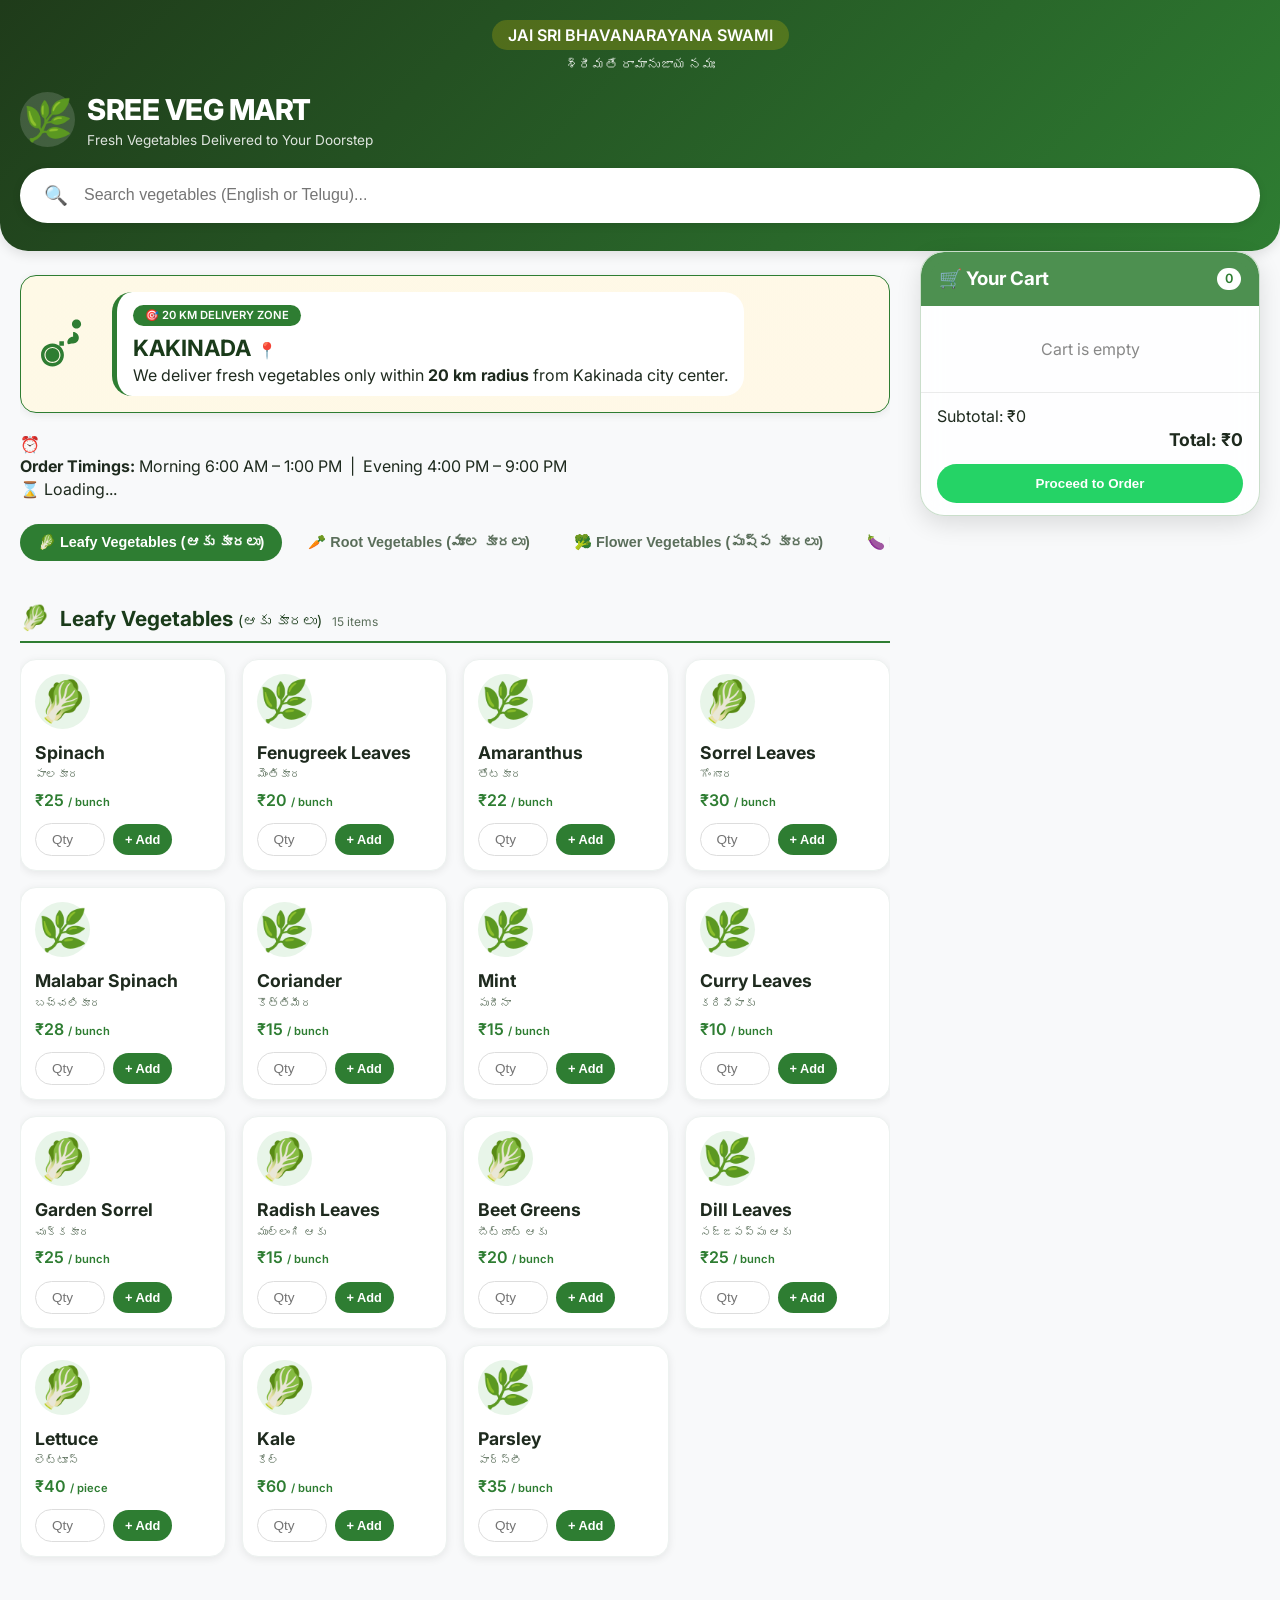
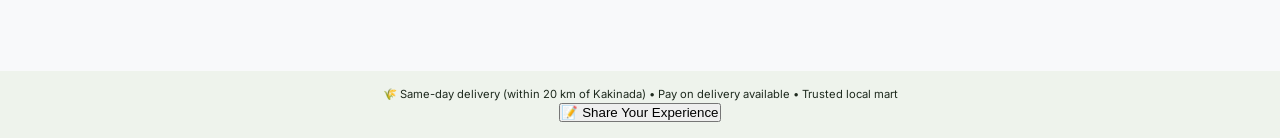
==== commit 70205f2a: "Add order timings and feedback options Added order timings banner and feedback buttons." ====
--- a/index.html
+++ b/index.html
@@ -72,6 +72,17 @@
             </div>
           </div>
 
+          <!-- Order Timings Banner (NEW) -->
+          <div class="timings-banner">
+            <div class="timings-container">
+              <span class="clock-icon">⏰</span>
+              <div class="timings-text">
+                <p><strong>Order Timings:</strong> Morning 6:00 AM – 1:00 PM &nbsp;|&nbsp; Evening 4:00 PM – 9:00 PM</p>
+                <p class="live-status" id="orderStatusMessage">⌛ Loading...</p>
+              </div>
+            </div>
+          </div>
+
           <!-- Tabs Container -->
           <div class="tabs-container">
             <div class="tabs-nav" id="tabsNav"></div>
@@ -89,6 +100,8 @@
             </div>
             <div id="cartItems" class="cart-items"></div>
             <div class="cart-footer">
+              <div class="cart-subtotal">Subtotal: <span id="cartSubtotal">₹0</span></div>
+              <div class="delivery-charge" id="deliveryChargeRow" style="display: none;">Delivery: <span id="deliveryChargeAmount">₹0</span></div>
               <div class="cart-total">Total: <span id="cartTotal">₹0</span></div>
               <button id="proceedToOrderBtn" class="proceed-btn">Proceed to Order</button>
             </div>
@@ -127,6 +140,7 @@
         <h3>Order Placed Successfully!</h3>
         <p>Your order has been sent via WhatsApp.<br>We will contact you shortly.</p>
         <p class="cod-confirm">💵 Cash on Delivery only</p>
+        <button id="feedbackBtn" class="feedback-popup-btn">📝 Give Feedback</button>
         <button id="closePopupBtn" class="close-popup">OK</button>
       </div>
     </div>
@@ -134,6 +148,7 @@
     <footer class="footer-note">
       <div class="container">
         <p>🌾 Same-day delivery (within 20 km of Kakinada) • Pay on delivery available • Trusted local mart</p>
+        <button id="feedbackFooterBtn" class="feedback-footer-btn">📝 Share Your Experience</button>
       </div>
     </footer>
   </div>
--- a/style.css
+++ b/style.css
@@ -1,4 +1,4 @@
-/* style.css - Modern Grocery App UI with Glassmorphism & Mobile Fix */
+/* style.css - Glassmorphism + translucent cart, mobile optimized */
 * {
   margin: 0;
   padding: 0;
@@ -30,12 +30,12 @@
 }
 
 .container {
-  max-width: 1280px;
+  max-width: 1400px;
   margin: 0 auto;
   padding: 0 20px;
 }
 
-/* ===== HEADER ===== */
+/* === HEADER (same) === */
 .hero-header {
   background: linear-gradient(135deg, #1f3b1a 0%, #2e7d32 100%);
   color: white;
@@ -44,211 +44,91 @@
   box-shadow: 0 4px 12px rgba(0,0,0,0.1);
 }
 
-.devotional-titles {
-  text-align: center;
-  margin-bottom: 16px;
-}
-
+.devotional-titles { text-align: center; margin-bottom: 16px; }
 .swami-title {
-  font-size: 1rem;
-  font-weight: 600;
-  background: rgba(255,215,0,0.2);
-  display: inline-block;
-  padding: 4px 16px;
-  border-radius: 40px;
-  margin-bottom: 6px;
-}
-
-.ramanuja-title {
-  font-size: 0.8rem;
-  font-weight: 500;
-  opacity: 0.9;
-}
-
-.brand {
-  display: flex;
-  align-items: center;
-  gap: 12px;
-  margin-top: 8px;
-}
-
+  font-size: 1rem; font-weight: 600; background: rgba(255,215,0,0.2);
+  display: inline-block; padding: 4px 16px; border-radius: 40px; margin-bottom: 6px;
+}
+.ramanuja-title { font-size: 0.8rem; font-weight: 500; opacity: 0.9; }
+.brand { display: flex; align-items: center; gap: 12px; margin-top: 8px; }
 .leaf-icon {
-  font-size: 2.5rem;
-  background: rgba(255,255,255,0.15);
-  width: 55px;
-  height: 55px;
-  display: flex;
-  align-items: center;
-  justify-content: center;
-  border-radius: 55px;
-}
-
-.brand-text h1 {
-  font-size: 1.8rem;
-  font-weight: 800;
-  letter-spacing: -0.5px;
-}
-
-.tagline {
-  font-size: 0.85rem;
-  opacity: 0.85;
-}
+  font-size: 2.5rem; background: rgba(255,255,255,0.15);
+  width: 55px; height: 55px; display: flex; align-items: center;
+  justify-content: center; border-radius: 55px;
+}
+.brand-text h1 { font-size: 1.8rem; font-weight: 800; letter-spacing: -0.5px; }
+.tagline { font-size: 0.85rem; opacity: 0.85; }
 
 /* Search Bar */
-.search-container {
-  margin-top: 18px;
-}
-
+.search-container { margin-top: 18px; }
 .search-wrapper {
-  display: flex;
-  align-items: center;
-  background: white;
-  border-radius: 60px;
-  padding: 4px 8px;
-  box-shadow: 0 2px 8px rgba(0,0,0,0.1);
-}
-
-.search-icon {
-  padding: 10px 8px 10px 16px;
-  color: var(--primary-green);
-  font-size: 1.2rem;
-}
-
-.search-input {
-  flex: 1;
-  border: none;
-  padding: 12px 8px;
-  font-size: 1rem;
-  outline: none;
-  background: transparent;
-}
-
-.clear-search {
-  background: none;
-  border: none;
-  font-size: 1.1rem;
-  cursor: pointer;
-  padding: 8px 12px;
-  color: #999;
-  display: none;
-}
+  display: flex; align-items: center; background: white; border-radius: 60px;
+  padding: 4px 8px; box-shadow: 0 2px 8px rgba(0,0,0,0.1);
+}
+.search-icon { padding: 10px 8px 10px 16px; color: var(--primary-green); font-size: 1.2rem; }
+.search-input { flex: 1; border: none; padding: 12px 8px; font-size: 1rem; outline: none; background: transparent; }
+.clear-search { background: none; border: none; font-size: 1.1rem; cursor: pointer; padding: 8px 12px; color: #999; display: none; }
 
 /* Delivery Zone */
-.delivery-zone {
-  margin: 24px 0 20px;
-}
-
+.delivery-zone { margin: 24px 0 20px; }
 .delivery-card {
   background: linear-gradient(135deg, #fef9e6, #fff8e7);
-  border-radius: var(--radius-md);
-  padding: 16px 20px;
-  display: flex;
-  align-items: center;
-  gap: 16px;
-  border: 1px solid var(--primary-green);
-  box-shadow: var(--card-shadow);
-}
-
-.bike-animation {
-  flex-shrink: 0;
-}
-
+  border-radius: var(--radius-md); padding: 16px 20px;
+  display: flex; align-items: center; gap: 16px;
+  border: 1px solid var(--primary-green); box-shadow: var(--card-shadow);
+}
+.bike-animation { flex-shrink: 0; }
 .bike {
-  width: 55px;
-  height: 55px;
+  width: 55px; height: 55px;
   background: url('data:image/svg+xml;utf8,<svg xmlns="http://www.w3.org/2000/svg" viewBox="0 0 24 24" fill="%232e7d32"><path d="M15.5 5.5c1.1 0 2-.9 2-2s-.9-2-2-2-2 .9-2 2 .9 2 2 2zM5 12c-2.8 0-5 2.2-5 5s2.2 5 5 5 5-2.2 5-5-2.2-5-5-5zm0 8.5c-1.9 0-3.5-1.6-3.5-3.5s1.6-3.5 3.5-3.5 3.5 1.6 3.5 3.5-1.6 3.5-3.5 3.5zm0-6.5c-1.7 0-3 1.3-3 3s1.3 3 3 3 3-1.3 3-3-1.3-3-3-3zm9-5c-1.4 0-2.5 1.1-2.5 2.5S12.6 12 14 12s2.5-1.1 2.5-2.5S15.4 7 14 7zM8 11h2v2H8v-2z"/></svg>') no-repeat center;
-  background-size: contain;
-  animation: bikeRotate 2s linear infinite;
+  background-size: contain; animation: bikeRotate 2s linear infinite;
 }
 @keyframes bikeRotate { 100% { transform: rotate(360deg); } }
-
-.radius-board {
-  background: white;
-  border-radius: 20px;
-  padding: 10px 16px;
-  border-left: 5px solid var(--primary-green);
-}
-.radius-badge {
-  background: var(--primary-green);
-  color: white;
-  padding: 3px 12px;
-  border-radius: 30px;
-  font-size: 0.7rem;
-  font-weight: 600;
-  display: inline-block;
-  margin-bottom: 6px;
-}
-.city-name {
-  font-size: 1.4rem;
-  font-weight: 700;
-  color: #1a3b1a;
-}
+.radius-board { background: white; border-radius: 20px; padding: 10px 16px; border-left: 5px solid var(--primary-green); }
+.radius-badge { background: var(--primary-green); color: white; padding: 3px 12px; border-radius: 30px; font-size: 0.7rem; font-weight: 600; display: inline-block; margin-bottom: 6px; }
+.city-name { font-size: 1.4rem; font-weight: 700; color: #1a3b1a; }
 .city-name::after { content: "📍"; margin-left: 6px; font-size: 1rem; }
 
-/* Tabs Navigation */
-.tabs-container {
-  margin: 24px 0 16px;
-}
+/* Two Column Layout (Desktop) */
+.two-column-layout {
+  display: grid;
+  grid-template-columns: 1fr 340px;
+  gap: 30px;
+  align-items: start;
+}
+.products-area { overflow: hidden; }
+.cart-sidebar {
+  position: sticky;
+  top: 20px;
+  align-self: start;
+}
+
+/* Tabs */
+.tabs-container { margin: 24px 0 16px; }
 .tabs-nav {
-  display: flex;
-  flex-wrap: nowrap;
-  gap: 8px;
-  overflow-x: auto;
-  white-space: nowrap;
-  scrollbar-width: thin;
-  padding-bottom: 8px;
+  display: flex; flex-wrap: nowrap; gap: 8px; overflow-x: auto;
+  white-space: nowrap; scrollbar-width: thin; padding-bottom: 8px;
   -webkit-overflow-scrolling: touch;
 }
 .tab-btn {
-  background: none;
-  border: none;
-  padding: 10px 18px;
-  font-size: 0.9rem;
-  font-weight: 600;
-  color: var(--text-muted);
-  cursor: pointer;
-  border-radius: 40px;
-  transition: all 0.2s;
-  display: inline-flex;
-  align-items: center;
-  gap: 8px;
-  flex-shrink: 0;
-}
-.tab-btn.active {
-  background: var(--primary-green);
-  color: white;
-}
-.tab-btn:hover:not(.active) {
-  background: var(--green-soft);
-  color: var(--primary-green);
-}
-
-/* Tab Content Panels */
-.tab-panel {
-  display: none;
-  padding: 16px 0 24px;
-}
-.tab-panel.active-panel {
-  display: block;
-}
+  background: none; border: none; padding: 10px 18px; font-size: 0.9rem;
+  font-weight: 600; color: var(--text-muted); cursor: pointer;
+  border-radius: 40px; transition: all 0.2s; display: inline-flex;
+  align-items: center; gap: 8px; flex-shrink: 0;
+}
+.tab-btn.active { background: var(--primary-green); color: white; }
+.tab-btn:hover:not(.active) { background: var(--green-soft); color: var(--primary-green); }
+
+.tab-panel { display: none; padding: 16px 0 24px; }
+.tab-panel.active-panel { display: block; }
+
 .category-header {
-  display: flex;
-  align-items: baseline;
-  gap: 10px;
-  margin-bottom: 16px;
-  padding-bottom: 6px;
-  border-bottom: 2px solid var(--primary-green);
+  display: flex; align-items: baseline; gap: 10px; margin-bottom: 16px;
+  padding-bottom: 6px; border-bottom: 2px solid var(--primary-green);
 }
 .category-emoji { font-size: 1.5rem; }
-.category-title {
-  font-size: 1.3rem;
-  font-weight: 700;
-  color: #1a3b1a;
-}
-.category-sub {
-  color: var(--text-muted);
-  font-size: 0.75rem;
-}
+.category-title { font-size: 1.3rem; font-weight: 700; color: #1a3b1a; }
+.category-sub { color: var(--text-muted); font-size: 0.75rem; }
 .product-grid {
   display: grid;
   grid-template-columns: repeat(auto-fill, minmax(200px, 1fr));
@@ -327,20 +207,15 @@
   transform: scale(0.96);
 }
 
-/* ===== CART PANEL – GLASS EFFECT & MOBILE OPTIMIZED ===== */
+/* ===== CART PANEL – FULLY TRANSPARENT BACKGROUND, GLASS ===== */
 .cart-panel {
-  position: fixed;
-  bottom: 20px;
-  right: 20px;
-  width: 340px;
-  background: rgba(255, 255, 255, 0.92);
+  background: rgba(255, 255, 255, 0.85);
   backdrop-filter: blur(12px);
   -webkit-backdrop-filter: blur(12px);
   border-radius: 24px;
-  box-shadow: 0 8px 24px rgba(0,0,0,0.15);
-  z-index: 100;
-  border: 1px solid rgba(46, 125, 50, 0.2);
-  transition: all 0.3s ease;
+  box-shadow: 0 8px 24px rgba(0,0,0,0.12);
+  border: 1px solid rgba(46, 125, 50, 0.25);
+  overflow: hidden;
 }
 
 .cart-header {
@@ -348,10 +223,9 @@
   justify-content: space-between;
   align-items: center;
   padding: 14px 18px;
-  background: rgba(46, 125, 50, 0.9);
+  background: rgba(46, 125, 50, 0.85);
   backdrop-filter: blur(4px);
   color: white;
-  border-radius: 24px 24px 0 0;
   font-weight: 600;
 }
 .cart-count {
@@ -371,7 +245,7 @@
   justify-content: space-between;
   align-items: center;
   padding: 8px 0;
-  border-bottom: 1px solid rgba(0,0,0,0.05);
+  border-bottom: 1px solid rgba(0,0,0,0.08);
   font-size: 0.85rem;
 }
 .cart-item-details {
@@ -386,6 +260,7 @@
 }
 .cart-item-price {
   font-weight: 600;
+  margin-left: 10px;
 }
 .cart-item-remove {
   background: none;
@@ -395,10 +270,14 @@
   font-size: 1.2rem;
   margin-left: 10px;
   opacity: 0.7;
+  transition: 0.2s;
+}
+.cart-item-remove:hover {
+  opacity: 1;
 }
 .cart-footer {
   padding: 12px 16px;
-  border-top: 1px solid rgba(0,0,0,0.05);
+  border-top: 1px solid rgba(0,0,0,0.08);
 }
 .cart-total {
   font-size: 1.1rem;
@@ -421,14 +300,12 @@
   background: var(--whatsapp-dark);
 }
 
-/* Modal */
+/* Modal & Popup (unchanged) */
 .modal {
   display: none;
   position: fixed;
-  top: 0;
-  left: 0;
-  width: 100%;
-  height: 100%;
+  top: 0; left: 0;
+  width: 100%; height: 100%;
   background: rgba(0,0,0,0.5);
   backdrop-filter: blur(4px);
   justify-content: center;
@@ -451,131 +328,64 @@
   font-size: 1.5rem;
   cursor: pointer;
 }
-.modal-body .input-group {
-  margin-bottom: 16px;
-}
-.modal-body label {
-  font-weight: 600;
-  display: block;
-  margin-bottom: 6px;
-}
+.modal-body .input-group { margin-bottom: 16px; }
+.modal-body label { font-weight: 600; display: block; margin-bottom: 6px; }
 .modal-body input, .modal-body textarea {
-  width: 100%;
-  padding: 12px;
-  border: 1px solid #ddd;
-  border-radius: 12px;
-  font-family: inherit;
-  background: white;
+  width: 100%; padding: 12px; border: 1px solid #ddd; border-radius: 12px; font-family: inherit;
 }
 .confirm-order-btn {
-  width: 100%;
-  background: var(--whatsapp-green);
-  color: white;
-  border: none;
-  padding: 14px;
-  border-radius: 40px;
-  font-weight: 700;
-  font-size: 1rem;
-  cursor: pointer;
-  margin-top: 8px;
-}
-
-/* Popup */
+  width: 100%; background: var(--whatsapp-green); color: white; border: none;
+  padding: 14px; border-radius: 40px; font-weight: 700; font-size: 1rem; cursor: pointer; margin-top: 8px;
+}
 .popup-overlay {
   display: none;
-  position: fixed;
-  top: 0; left: 0;
-  width: 100%; height: 100%;
-  background: rgba(0,0,0,0.6);
-  backdrop-filter: blur(4px);
-  justify-content: center;
-  align-items: center;
-  z-index: 1100;
+  position: fixed; top: 0; left: 0; width: 100%; height: 100%;
+  background: rgba(0,0,0,0.6); backdrop-filter: blur(4px);
+  justify-content: center; align-items: center; z-index: 1100;
 }
 .popup-card {
-  background: white;
-  border-radius: 32px;
-  padding: 28px 24px;
-  text-align: center;
-  max-width: 300px;
+  background: white; border-radius: 32px; padding: 28px 24px; text-align: center; max-width: 300px;
   animation: fadeInUp 0.3s;
 }
 .tick-icon {
-  background: var(--primary-green);
-  color: white;
-  width: 70px;
-  height: 70px;
-  border-radius: 50%;
-  display: flex;
-  align-items: center;
-  justify-content: center;
-  font-size: 2.5rem;
-  margin: 0 auto 16px;
-}
-.close-popup {
-  background: var(--primary-green);
-  color: white;
-  padding: 8px 24px;
-  border-radius: 40px;
-  border: none;
-  cursor: pointer;
-  margin-top: 12px;
-}
-.no-results {
-  text-align: center;
-  padding: 40px;
-  background: white;
-  border-radius: 16px;
-  color: var(--text-muted);
-}
-
-/* Footer */
-.footer-note {
-  background: #eef3ec;
-  padding: 16px 0;
-  text-align: center;
-  font-size: 0.7rem;
-  margin-top: 60px;
-}
-
-/* ===== MOBILE RESPONSIVE FIXES ===== */
-@media (max-width: 768px) {
+  background: var(--primary-green); color: white; width: 70px; height: 70px;
+  border-radius: 50%; display: flex; align-items: center; justify-content: center;
+  font-size: 2.5rem; margin: 0 auto 16px;
+}
+.close-popup { background: var(--primary-green); color: white; padding: 8px 24px; border-radius: 40px; border: none; cursor: pointer; margin-top: 12px; }
+.no-results { text-align: center; padding: 40px; background: white; border-radius: 16px; color: var(--text-muted); }
+.footer-note { background: #eef3ec; padding: 16px 0; text-align: center; font-size: 0.7rem; margin-top: 60px; }
+@keyframes fadeInUp { from { opacity: 0; transform: translateY(30px); } to { opacity: 1; transform: translateY(0); } }
+
+/* ===== MOBILE RESPONSIVE ===== */
+@media (max-width: 900px) {
+  .two-column-layout {
+    grid-template-columns: 1fr;
+    gap: 20px;
+  }
+  .cart-sidebar {
+    position: sticky;
+    bottom: 0;
+    order: 2;
+    margin-top: 20px;
+  }
+  .cart-panel {
+    width: 100%;
+    margin-top: 20px;
+    background: rgba(255, 255, 255, 0.95);
+    backdrop-filter: blur(16px);
+  }
+  .main-content {
+    padding-bottom: 20px;
+  }
   .product-grid {
     grid-template-columns: repeat(auto-fill, minmax(160px, 1fr));
   }
-  .tab-btn {
-    padding: 6px 14px;
-    font-size: 0.8rem;
-  }
-  
-  /* Cart panel: full width at bottom, glass effect */
-  .cart-panel {
-    width: calc(100% - 20px);
-    left: 10px;
-    right: 10px;
-    bottom: 10px;
-    max-height: 45vh;
-    overflow-y: auto;
-    background: rgba(255, 255, 255, 0.96);
-    backdrop-filter: blur(16px);
-  }
-  .cart-items {
-    max-height: 180px;
-  }
-  
-  /* Add extra padding to main content so last items aren't hidden behind cart */
-  .main-content {
-    padding-bottom: 80px;
-  }
-}
-
+}
 @media (max-width: 480px) {
   .product-grid {
     grid-template-columns: repeat(auto-fill, minmax(140px, 1fr));
   }
-  .product-name {
-    font-size: 0.95rem;
-  }
   .quantity-control {
     flex-direction: column;
     align-items: stretch;
@@ -583,7 +393,4 @@
   .add-to-cart-btn {
     justify-content: center;
   }
-  .cart-panel {
-    max-height: 40vh;
-  }
-}
+}
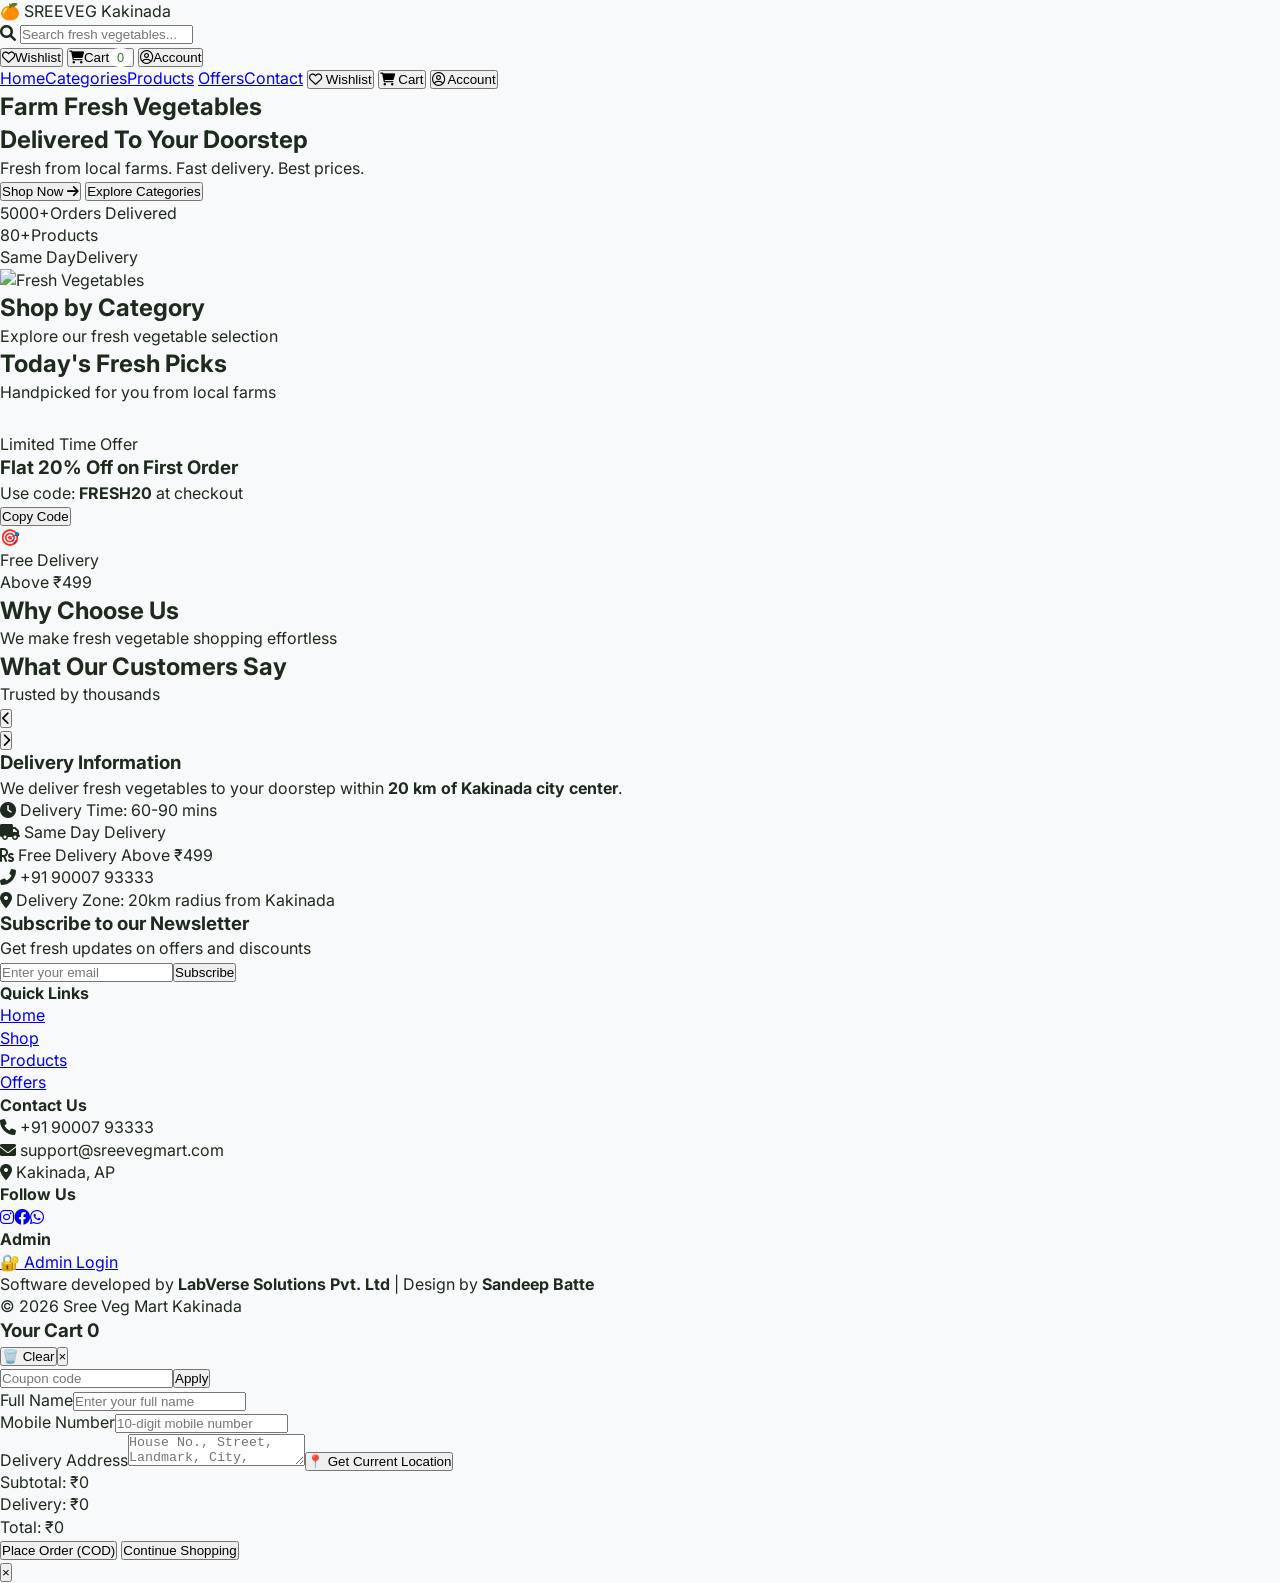
==== commit f7c637b5: "Refactor index.html for improved structure and content" ====
--- a/index.html
+++ b/index.html
@@ -3,155 +3,203 @@
 <head>
   <meta charset="UTF-8">
   <meta name="viewport" content="width=device-width, initial-scale=1.0, viewport-fit=cover">
-  <title>SREE VEG MART | Fresh Vegetables Online - Kakinada</title>
-  <meta name="description" content="Order fresh vegetables online from SREE VEG MART. Same-day delivery within 20 km of Kakinada. 60+ varieties.">
-  <meta name="keywords" content="vegetable shop online, fresh vegetables delivery Kakinada, buy vegetables near me, tomato price, potato, onion, okra, local grocery Kakinada, WhatsApp order vegetables, Sree Veg Mart, leafy vegetables, root vegetables">
-  <meta name="author" content="SREE VEG MART">
-  <meta name="robots" content="index, follow">
-  <link rel="canonical" href="https://sandeepsandy25.github.io/Veg-shop/">
-
-  <!-- Open Graph -->
-  <meta property="og:title" content="SREE VEG MART – Fresh Veggies Delivered in Kakinada">
-  <meta property="og:description" content="Order fresh vegetables online. Best prices, same-day delivery within 20 km of Kakinada. WhatsApp order.">
-  <meta property="og:image" content="https://yourdomain.com/og-image.jpg">
-  <meta property="og:url" content="https://sandeepsandy25.github.io/Veg-shop/">
-  <meta property="og:type" content="website">
-  <meta name="twitter:card" content="summary_large_image">
-
-  <!-- Favicon -->
-  <link rel="icon" type="image/png" href="favicon-96x96.png" sizes="96x96" />
-  <link rel="icon" type="image/svg+xml" href="favicon.svg" />
-  <link rel="shortcut icon" href="favicon.ico" />
-  <link rel="apple-touch-icon" sizes="180x180" href="apple-touch-icon.png" />
-  <link rel="manifest" href="site.webmanifest" />
-
-  <!-- Google Fonts -->
+  <title>Sree Veg Mart | Fresh Vegetables – Kakinada</title>
+  <meta name="description" content="Order fresh vegetables online from Sree Veg Mart. Same-day delivery within 20 km of Kakinada. Best prices, WhatsApp order.">
   <link href="https://fonts.googleapis.com/css2?family=Inter:opsz,wght@14..32,300;400;500;600;700;800&display=swap" rel="stylesheet">
+  <link rel="stylesheet" href="https://cdnjs.cloudflare.com/ajax/libs/font-awesome/6.0.0-beta3/css/all.min.css">
   <link rel="stylesheet" href="style.css">
 </head>
 <body>
-  <div class="app-wrapper">
-    <header class="hero-header">
-      <div class="container">
-        <div class="devotional-titles">
-          <h2 class="swami-title">JAI SRI BHAVANARAYANA SWAMI</h2>
-          <h3 class="ramanuja-title">శ్రీమతే రామానుజాయ నమః</h3>
-        </div>
-        <div class="brand">
-          <span class="leaf-icon">🌿</span>
-          <div class="brand-text">
-            <h1>SREE VEG MART</h1>
-            <p class="tagline">Fresh Vegetables Delivered to Your Doorstep</p>
+  <nav class="navbar">
+    <div class="nav-container">
+      <div class="nav-logo">
+        <span class="logo-icon">🍊</span>
+        <span class="logo-text">SREE<span class="logo-highlight">VEG</span></span>
+        <span class="logo-location">Kakinada</span>
+      </div>
+      <div class="nav-search">
+        <i class="fas fa-search"></i>
+        <input type="text" id="globalSearch" placeholder="Search fresh vegetables...">
+      </div>
+      <div class="nav-actions">
+        <button class="nav-icon wishlist-btn"><i class="far fa-heart"></i><span>Wishlist</span></button>
+        <button class="nav-icon cart-btn" id="cartBtn"><i class="fas fa-shopping-cart"></i><span>Cart</span><span class="cart-count" id="cartCountDesktop">0</span></button>
+        <button class="nav-icon user-btn" id="userBtn"><i class="far fa-user-circle"></i><span>Account</span></button>
+      </div>
+      <div class="hamburger" id="hamburger"><span></span><span></span><span></span></div>
+    </div>
+    <div class="mobile-menu" id="mobileMenu">
+      <a href="#home">Home</a><a href="#categories">Categories</a><a href="#products">Products</a>
+      <a href="#offers">Offers</a><a href="#contact">Contact</a>
+      <button class="mobile-wishlist"><i class="far fa-heart"></i> Wishlist</button>
+      <button class="mobile-cart"><i class="fas fa-shopping-cart"></i> Cart</button>
+      <button class="mobile-user"><i class="far fa-user-circle"></i> Account</button>
+    </div>
+  </nav>
+
+  <main>
+    <!-- Hero Section -->
+    <section class="hero" id="home">
+      <div class="hero-overlay"></div>
+      <div class="hero-content">
+        <div class="hero-text">
+          <h1>Farm Fresh Vegetables <br>Delivered To Your Doorstep</h1>
+          <p>Fresh from local farms. Fast delivery. Best prices.</p>
+          <div class="hero-buttons">
+            <button class="btn-primary" id="shopNowBtn">Shop Now <i class="fas fa-arrow-right"></i></button>
+            <button class="btn-secondary" id="exploreCategoriesBtn">Explore Categories</button>
+          </div>
+          <div class="hero-stats">
+            <div class="stat"><span class="stat-number">5000+</span><span class="stat-label">Orders Delivered</span></div>
+            <div class="stat"><span class="stat-number">80+</span><span class="stat-label">Products</span></div>
+            <div class="stat"><span class="stat-number">Same Day</span><span class="stat-label">Delivery</span></div>
           </div>
         </div>
-        <div class="search-container">
-          <div class="search-wrapper">
-            <span class="search-icon">🔍</span>
-            <input type="text" id="searchInput" placeholder="Search vegetables (English or Telugu)..." class="search-input">
-            <button id="clearSearch" class="clear-search">✖</button>
-          </div>
+        <div class="hero-image"><img src="https://images.unsplash.com/photo-1610348725531-843dff563e2c?w=600&auto=format" alt="Fresh Vegetables"></div>
+      </div>
+    </section>
+
+    <!-- Categories -->
+    <section class="categories" id="categories">
+      <div class="section-header"><h2>Shop by <span>Category</span></h2><p>Explore our fresh vegetable selection</p></div>
+      <div class="categories-grid" id="categoriesGrid"></div>
+    </section>
+
+    <!-- Products -->
+    <section class="featured-products" id="products">
+      <div class="section-header"><h2>Today's <span>Fresh Picks</span></h2><p>Handpicked for you from local farms</p></div>
+      <div class="product-grid" id="productGrid"></div>
+    </section>
+
+    <!-- Promo Banner -->
+    <section class="promo-banner" id="offers">
+      <div class="promo-content">
+        <div class="promo-text">
+          <span class="promo-tag">Limited Time Offer</span>
+          <h3>Flat 20% Off on First Order</h3>
+          <p>Use code: <strong>FRESH20</strong> at checkout</p>
+          <button class="btn-promo" id="copyCodeBtn">Copy Code</button>
         </div>
-      </div>
-    </header>
-
-    <main class="main-content">
-      <div class="container two-column-layout">
-        <!-- LEFT COLUMN: Delivery Zone, Tabs + Products -->
-        <div class="products-area">
-          <!-- Delivery Banner -->
-          <div class="delivery-zone">
-            <div class="delivery-card">
-              <div class="bike-animation"><div class="bike"></div></div>
-              <div class="delivery-info">
-                <div class="radius-board">
-                  <span class="radius-badge">🎯 20 KM DELIVERY ZONE</span>
-                  <h2 class="city-name">KAKINADA</h2>
-                  <p class="zone-desc">We deliver fresh vegetables only within <strong>20 km radius</strong> from Kakinada city center.</p>
-                </div>
-              </div>
-            </div>
-          </div>
-
-          <!-- Order Timings Banner (NEW) -->
-          <div class="timings-banner">
-            <div class="timings-container">
-              <span class="clock-icon">⏰</span>
-              <div class="timings-text">
-                <p><strong>Order Timings:</strong> Morning 6:00 AM – 1:00 PM &nbsp;|&nbsp; Evening 4:00 PM – 9:00 PM</p>
-                <p class="live-status" id="orderStatusMessage">⌛ Loading...</p>
-              </div>
-            </div>
-          </div>
-
-          <!-- Tabs Container -->
-          <div class="tabs-container">
-            <div class="tabs-nav" id="tabsNav"></div>
-            <div id="noResultsMessage" class="no-results" style="display: none;">😕 No vegetables match your search. Try a different keyword.</div>
-          </div>
-          <div id="tabsContent"></div>
+        <div class="promo-badge"><span>🎯</span><div>Free Delivery<br>Above ₹499</div></div>
+      </div>
+    </section>
+
+    <!-- Why Choose Us -->
+    <section class="features">
+      <div class="section-header"><h2>Why <span>Choose Us</span></h2><p>We make fresh vegetable shopping effortless</p></div>
+      <div class="features-grid" id="featuresGrid"></div>
+    </section>
+
+    <!-- Testimonials -->
+    <section class="testimonials">
+      <div class="section-header"><h2>What Our <span>Customers Say</span></h2><p>Trusted by thousands</p></div>
+      <div class="testimonial-slider">
+        <button class="slider-prev"><i class="fas fa-chevron-left"></i></button>
+        <div class="testimonial-track" id="testimonialTrack"></div>
+        <button class="slider-next"><i class="fas fa-chevron-right"></i></button>
+      </div>
+      <div class="slider-dots" id="sliderDots"></div>
+    </section>
+
+    <!-- Delivery Info -->
+    <section class="delivery-info" id="delivery">
+      <div class="delivery-grid">
+        <div class="delivery-text">
+          <h3>Delivery Information</h3>
+          <p>We deliver fresh vegetables to your doorstep within <strong>20 km of Kakinada city center</strong>.</p>
+          <ul><li><i class="fas fa-clock"></i> Delivery Time: 60-90 mins</li><li><i class="fas fa-truck"></i> Same Day Delivery</li><li><i class="fas fa-rupee-sign"></i> Free Delivery Above ₹499</li><li><i class="fas fa-phone-alt"></i> +91 90007 93333</li></ul>
         </div>
-
-        <!-- RIGHT COLUMN: CART (Sticky Sidebar) -->
-        <div class="cart-sidebar">
-          <div class="cart-panel">
-            <div class="cart-header">
-              <h3>🛒 Your Cart</h3>
-              <span id="cartCount" class="cart-count">0</span>
-            </div>
-            <div id="cartItems" class="cart-items"></div>
-            <div class="cart-footer">
-              <div class="cart-subtotal">Subtotal: <span id="cartSubtotal">₹0</span></div>
-              <div class="delivery-charge" id="deliveryChargeRow" style="display: none;">Delivery: <span id="deliveryChargeAmount">₹0</span></div>
-              <div class="cart-total">Total: <span id="cartTotal">₹0</span></div>
-              <button id="proceedToOrderBtn" class="proceed-btn">Proceed to Order</button>
-            </div>
-          </div>
-        </div>
-      </div>
-    </main>
-
-    <!-- Order Modal -->
-    <div id="orderModal" class="modal">
-      <div class="modal-content">
-        <span class="close-modal">&times;</span>
-        <h3>📋 Delivery Details</h3>
-        <div class="modal-body">
-          <div class="input-group">
-            <label for="modalName">Full name</label>
-            <input type="text" id="modalName" placeholder="e.g. Rajesh Kumar">
-          </div>
-          <div class="input-group">
-            <label for="modalMobile">Mobile number (WhatsApp)</label>
-            <input type="tel" id="modalMobile" placeholder="e.g. 9876543210">
-          </div>
-          <div class="input-group">
-            <label for="modalAddress">Delivery address</label>
-            <textarea id="modalAddress" rows="3" placeholder="House / Flat No., Street, Landmark, City, Pincode"></textarea>
-          </div>
-          <button id="confirmOrderBtn" class="confirm-order-btn">📲 Confirm Order on WhatsApp</button>
-        </div>
-      </div>
-    </div>
-
-    <!-- Success Popup -->
-    <div id="orderSuccessPopup" class="popup-overlay">
-      <div class="popup-card">
-        <div class="tick-icon">✅</div>
-        <h3>Order Placed Successfully!</h3>
-        <p>Your order has been sent via WhatsApp.<br>We will contact you shortly.</p>
-        <p class="cod-confirm">💵 Cash on Delivery only</p>
-        <button id="feedbackBtn" class="feedback-popup-btn">📝 Give Feedback</button>
-        <button id="closePopupBtn" class="close-popup">OK</button>
-      </div>
-    </div>
-
-    <footer class="footer-note">
-      <div class="container">
-        <p>🌾 Same-day delivery (within 20 km of Kakinada) • Pay on delivery available • Trusted local mart</p>
-        <button id="feedbackFooterBtn" class="feedback-footer-btn">📝 Share Your Experience</button>
-      </div>
-    </footer>
+        <div class="delivery-map"><div class="map-placeholder"><i class="fas fa-map-marker-alt"></i> Delivery Zone: 20km radius from Kakinada</div></div>
+      </div>
+    </section>
+
+    <!-- Newsletter -->
+    <section class="newsletter">
+      <div class="newsletter-content"><h3>Subscribe to our Newsletter</h3><p>Get fresh updates on offers and discounts</p>
+        <div class="newsletter-form"><input type="email" placeholder="Enter your email" id="newsletterEmail"><button id="newsletterSubscribe">Subscribe</button></div>
+      </div>
+    </section>
+  </main>
+
+  <footer class="footer">
+    <div class="footer-grid">
+      <div class="footer-col"><h4>Quick Links</h4><ul><li><a href="#home">Home</a></li><li><a href="#categories">Shop</a></li><li><a href="#products">Products</a></li><li><a href="#offers">Offers</a></li></ul></div>
+      <div class="footer-col"><h4>Contact Us</h4><ul><li><i class="fas fa-phone"></i> +91 90007 93333</li><li><i class="fas fa-envelope"></i> support@sreevegmart.com</li><li><i class="fas fa-map-marker-alt"></i> Kakinada, AP</li></ul></div>
+      <div class="footer-col"><h4>Follow Us</h4><div class="social-links"><a href="#"><i class="fab fa-instagram"></i></a><a href="#"><i class="fab fa-facebook"></i></a><a href="#"><i class="fab fa-whatsapp"></i></a></div></div>
+      <div class="footer-col"><h4>Admin</h4><a href="#" class="admin-link" id="adminLoginFooter">🔐 Admin Login</a></div>
+    </div>
+    <div class="copyright">
+      <p>Software developed by <strong>LabVerse Solutions Pvt. Ltd</strong> | Design by <strong>Sandeep Batte</strong></p>
+    </div>
+    <div class="footer-bottom"><p>&copy; 2026 Sree Veg Mart Kakinada</p></div>
+  </footer>
+
+  <!-- Cart Drawer -->
+  <div class="cart-drawer" id="cartDrawer">
+    <div class="cart-drawer-header">
+      <h3>Your Cart <span id="cartDrawerCount">0</span></h3>
+      <div><button class="clear-cart-btn" id="clearCartBtn">🗑️ Clear</button><button class="close-drawer" id="closeDrawer">&times;</button></div>
+    </div>
+    <div class="cart-drawer-items" id="cartDrawerItems"></div>
+    <div class="cart-drawer-coupon"><input type="text" placeholder="Coupon code" id="couponCode"><button id="applyCoupon">Apply</button></div>
+    <div class="cart-drawer-details">
+      <div class="input-field"><label>Full Name</label><input type="text" id="checkoutName" placeholder="Enter your full name"></div>
+      <div class="input-field"><label>Mobile Number</label><input type="tel" id="checkoutMobile" placeholder="10-digit mobile number"></div>
+      <div class="input-field"><label>Delivery Address</label><textarea id="checkoutAddress" rows="2" placeholder="House No., Street, Landmark, City, Pincode"></textarea><button type="button" id="getLocationBtn" class="location-btn">📍 Get Current Location</button></div>
+    </div>
+    <div class="cart-drawer-summary">
+      <div class="summary-row">Subtotal: <span id="drawerSubtotal">₹0</span></div>
+      <div class="summary-row">Delivery: <span id="drawerDelivery">₹0</span></div>
+      <div class="summary-row discount-row" id="discountRow" style="display:none;">Discount: <span id="drawerDiscount">₹0</span></div>
+      <div class="summary-row total">Total: <span id="drawerTotal">₹0</span></div>
+      <button class="checkout-btn" id="checkoutBtn">Place Order (COD)</button>
+      <button class="continue-shopping" id="continueShopping">Continue Shopping</button>
+    </div>
   </div>
+  <div class="drawer-overlay" id="drawerOverlay"></div>
+
+  <!-- Quick View Modal -->
+  <div class="quickview-modal" id="quickviewModal">
+    <div class="quickview-content">
+      <button class="close-quickview">&times;</button>
+      <div class="quickview-body" id="quickviewBody"></div>
+    </div>
+  </div>
+
+  <!-- Account Modal -->
+  <div id="accountModal" class="modal">
+    <div class="modal-content" style="max-width:350px;">
+      <span class="close-modal">&times;</span>
+      <h3>Account</h3>
+      <div>
+        <p><strong>Customer Login</strong></p>
+        <input type="email" id="customerEmailInput" placeholder="your@email.com" style="width:100%; padding:10px; margin:10px 0; border-radius:40px; border:1px solid #ccc;">
+        <button id="customerLoginBtn" class="btn-primary" style="width:100%; margin-bottom:15px;">Customer Login</button>
+        <hr>
+        <button id="adminLoginBtn" class="btn-secondary" style="width:100%; margin-top:10px; background:#1f2937; color:white;">🔐 Admin Login</button>
+      </div>
+    </div>
+  </div>
+
+  <!-- Firebase SDKs -->
+  <script src="https://www.gstatic.com/firebasejs/10.8.0/firebase-app-compat.js"></script>
+  <script src="https://www.gstatic.com/firebasejs/10.8.0/firebase-firestore-compat.js"></script>
+
+  <!-- Firebase config – REPLACE WITH YOUR OWN -->
+  <script>
+    const firebaseConfig = {
+  apiKey: "AIzaSyBVXWlsrhuAEpf5OdxhKmBX8bllcttAvuY",
+  authDomain: "sree-veg-mart.firebaseapp.com",
+  projectId: "sree-veg-mart",
+  storageBucket: "sree-veg-mart.firebasestorage.app",
+  messagingSenderId: "254694157204",
+  appId: "1:254694157204:web:f37a2a3f4d9e42fd483d81",
+  measurementId: "G-9L57FMC48M"
+};
+    firebase.initializeApp(firebaseConfig);
+    const db = firebase.firestore();
+  </script>
+
   <script src="script.js"></script>
 </body>
 </html>
--- a/style.css
+++ b/style.css
@@ -89,6 +89,33 @@
 .city-name { font-size: 1.4rem; font-weight: 700; color: #1a3b1a; }
 .city-name::after { content: "📍"; margin-left: 6px; font-size: 1rem; }
 
+/* Order Timings Banner */
+.timings-banner {
+  background: linear-gradient(95deg, #e8f5e9 0%, #c8e6c9 100%);
+  border-radius: var(--radius-md);
+  padding: 12px 16px;
+  margin: 16px 0 20px;
+  border-left: 6px solid var(--primary-green);
+  box-shadow: var(--card-shadow);
+}
+.timings-container {
+  display: flex;
+  align-items: center;
+  gap: 12px;
+  flex-wrap: wrap;
+}
+.clock-icon { font-size: 1.8rem; }
+.timings-text p { margin: 4px 0; font-size: 0.9rem; }
+.live-status {
+  font-weight: 600;
+  color: var(--primary-green);
+  background: rgba(46,125,50,0.1);
+  display: inline-block;
+  padding: 4px 12px;
+  border-radius: 40px;
+  font-size: 0.8rem;
+}
+
 /* Two Column Layout (Desktop) */
 .two-column-layout {
   display: grid;
@@ -207,7 +234,7 @@
   transform: scale(0.96);
 }
 
-/* ===== CART PANEL – FULLY TRANSPARENT BACKGROUND, GLASS ===== */
+/* Cart Panel */
 .cart-panel {
   background: rgba(255, 255, 255, 0.85);
   backdrop-filter: blur(12px);
@@ -217,14 +244,12 @@
   border: 1px solid rgba(46, 125, 50, 0.25);
   overflow: hidden;
 }
-
 .cart-header {
   display: flex;
   justify-content: space-between;
   align-items: center;
   padding: 14px 18px;
   background: rgba(46, 125, 50, 0.85);
-  backdrop-filter: blur(4px);
   color: white;
   font-weight: 600;
 }
@@ -248,42 +273,41 @@
   border-bottom: 1px solid rgba(0,0,0,0.08);
   font-size: 0.85rem;
 }
-.cart-item-details {
-  flex: 1;
-}
-.cart-item-name {
-  font-weight: 500;
-}
-.cart-item-unit {
-  font-size: 0.7rem;
-  color: var(--text-muted);
-}
-.cart-item-price {
-  font-weight: 600;
-  margin-left: 10px;
-}
+.cart-item-details { flex: 1; }
+.cart-item-name { font-weight: 500; }
+.cart-item-unit { font-size: 0.7rem; color: var(--text-muted); }
+.cart-item-price { font-weight: 600; margin-left: 10px; }
 .cart-item-remove {
-  background: none;
-  border: none;
-  color: #e53935;
-  cursor: pointer;
-  font-size: 1.2rem;
-  margin-left: 10px;
-  opacity: 0.7;
-  transition: 0.2s;
-}
-.cart-item-remove:hover {
-  opacity: 1;
-}
+  background: none; border: none; color: #e53935;
+  cursor: pointer; font-size: 1.2rem; margin-left: 10px; opacity: 0.7;
+}
+.cart-item-remove:hover { opacity: 1; }
 .cart-footer {
   padding: 12px 16px;
   border-top: 1px solid rgba(0,0,0,0.08);
 }
+.cart-subtotal {
+  font-size: 0.9rem;
+  display: flex;
+  justify-content: space-between;
+  margin-bottom: 8px;
+}
+.delivery-charge {
+  font-size: 0.9rem;
+  display: flex;
+  justify-content: space-between;
+  margin-bottom: 8px;
+  padding-top: 4px;
+  border-top: 1px dashed #ccc;
+}
 .cart-total {
   font-size: 1.1rem;
   font-weight: 700;
-  text-align: right;
-  margin-bottom: 12px;
+  display: flex;
+  justify-content: space-between;
+  margin: 12px 0 16px;
+  border-top: 2px solid var(--primary-green);
+  padding-top: 10px;
 }
 .proceed-btn {
   width: 100%;
@@ -296,11 +320,9 @@
   cursor: pointer;
   transition: 0.2s;
 }
-.proceed-btn:hover {
-  background: var(--whatsapp-dark);
-}
-
-/* Modal & Popup (unchanged) */
+.proceed-btn:hover { background: var(--whatsapp-dark); }
+
+/* Modal & Popup */
 .modal {
   display: none;
   position: fixed;
@@ -352,45 +374,39 @@
   border-radius: 50%; display: flex; align-items: center; justify-content: center;
   font-size: 2.5rem; margin: 0 auto 16px;
 }
+.feedback-popup-btn, .feedback-footer-btn {
+  background: #ffb74d;
+  color: #3e2723;
+  border: none;
+  padding: 8px 20px;
+  border-radius: 40px;
+  font-weight: 600;
+  cursor: pointer;
+  margin: 10px 8px 0;
+  display: inline-block;
+}
+.feedback-footer-btn {
+  background: none;
+  color: var(--primary-green);
+  text-decoration: underline;
+  margin-top: 12px;
+  padding: 4px 12px;
+}
 .close-popup { background: var(--primary-green); color: white; padding: 8px 24px; border-radius: 40px; border: none; cursor: pointer; margin-top: 12px; }
 .no-results { text-align: center; padding: 40px; background: white; border-radius: 16px; color: var(--text-muted); }
 .footer-note { background: #eef3ec; padding: 16px 0; text-align: center; font-size: 0.7rem; margin-top: 60px; }
 @keyframes fadeInUp { from { opacity: 0; transform: translateY(30px); } to { opacity: 1; transform: translateY(0); } }
 
-/* ===== MOBILE RESPONSIVE ===== */
+/* Mobile Responsive */
 @media (max-width: 900px) {
-  .two-column-layout {
-    grid-template-columns: 1fr;
-    gap: 20px;
-  }
-  .cart-sidebar {
-    position: sticky;
-    bottom: 0;
-    order: 2;
-    margin-top: 20px;
-  }
-  .cart-panel {
-    width: 100%;
-    margin-top: 20px;
-    background: rgba(255, 255, 255, 0.95);
-    backdrop-filter: blur(16px);
-  }
-  .main-content {
-    padding-bottom: 20px;
-  }
-  .product-grid {
-    grid-template-columns: repeat(auto-fill, minmax(160px, 1fr));
-  }
+  .two-column-layout { grid-template-columns: 1fr; gap: 20px; }
+  .cart-sidebar { position: sticky; bottom: 0; order: 2; margin-top: 20px; }
+  .cart-panel { width: 100%; margin-top: 20px; background: rgba(255,255,255,0.95); backdrop-filter: blur(16px); }
+  .main-content { padding-bottom: 20px; }
+  .product-grid { grid-template-columns: repeat(auto-fill, minmax(160px, 1fr)); }
 }
 @media (max-width: 480px) {
-  .product-grid {
-    grid-template-columns: repeat(auto-fill, minmax(140px, 1fr));
-  }
-  .quantity-control {
-    flex-direction: column;
-    align-items: stretch;
-  }
-  .add-to-cart-btn {
-    justify-content: center;
-  }
-}
+  .product-grid { grid-template-columns: repeat(auto-fill, minmax(140px, 1fr)); }
+  .quantity-control { flex-direction: column; align-items: stretch; }
+  .add-to-cart-btn { justify-content: center; }
+}
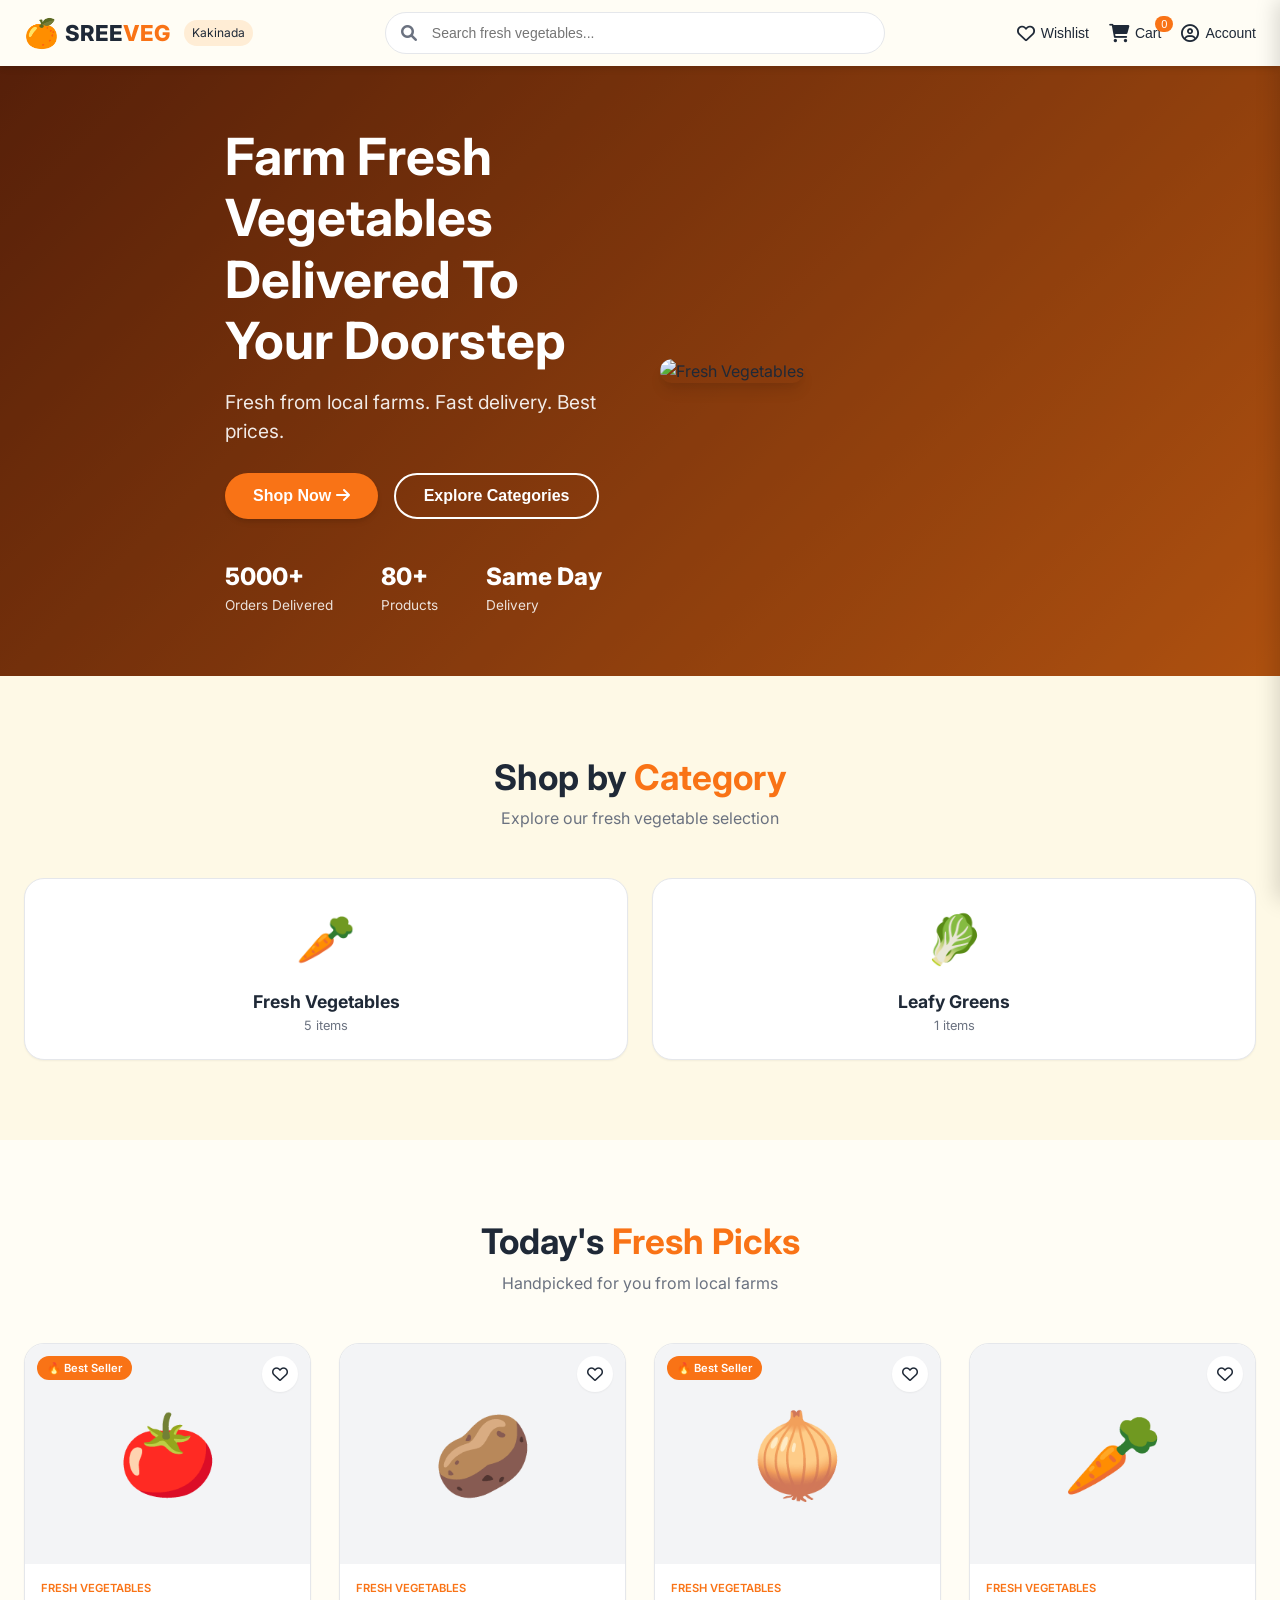
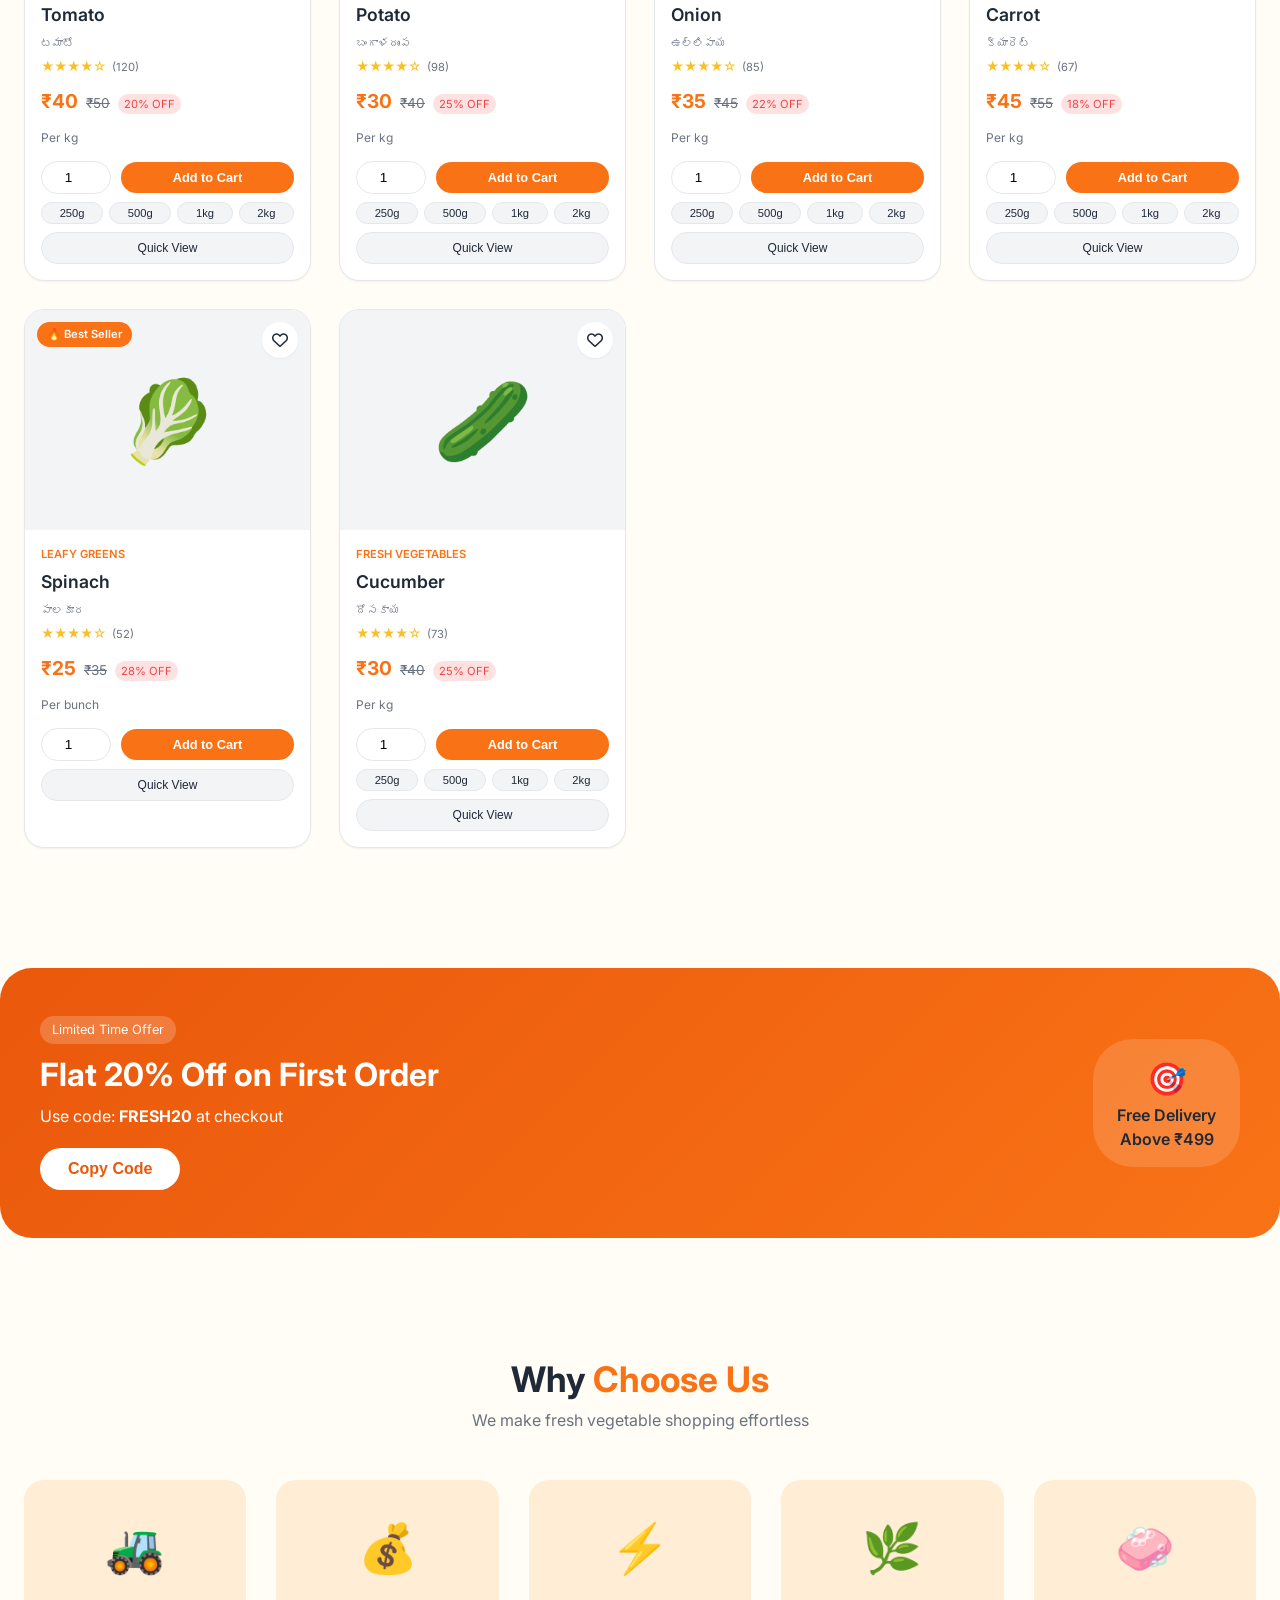
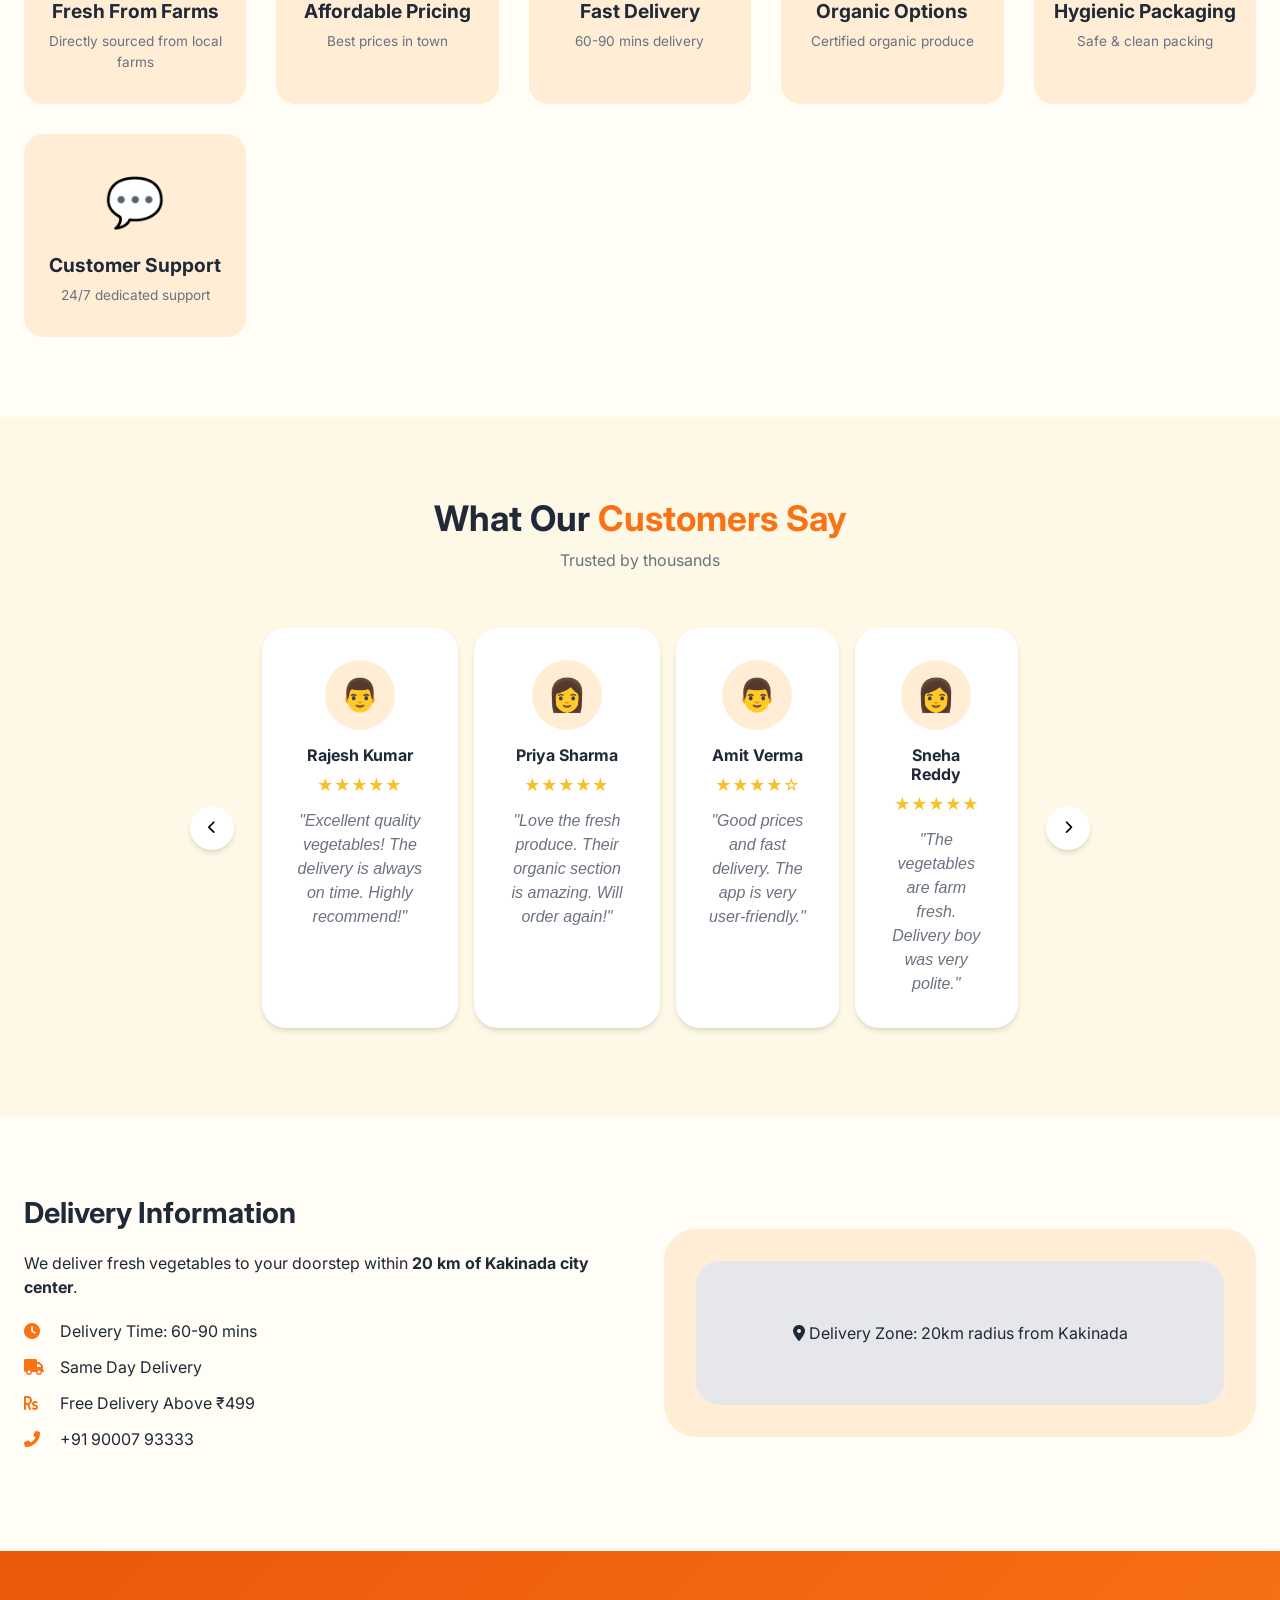
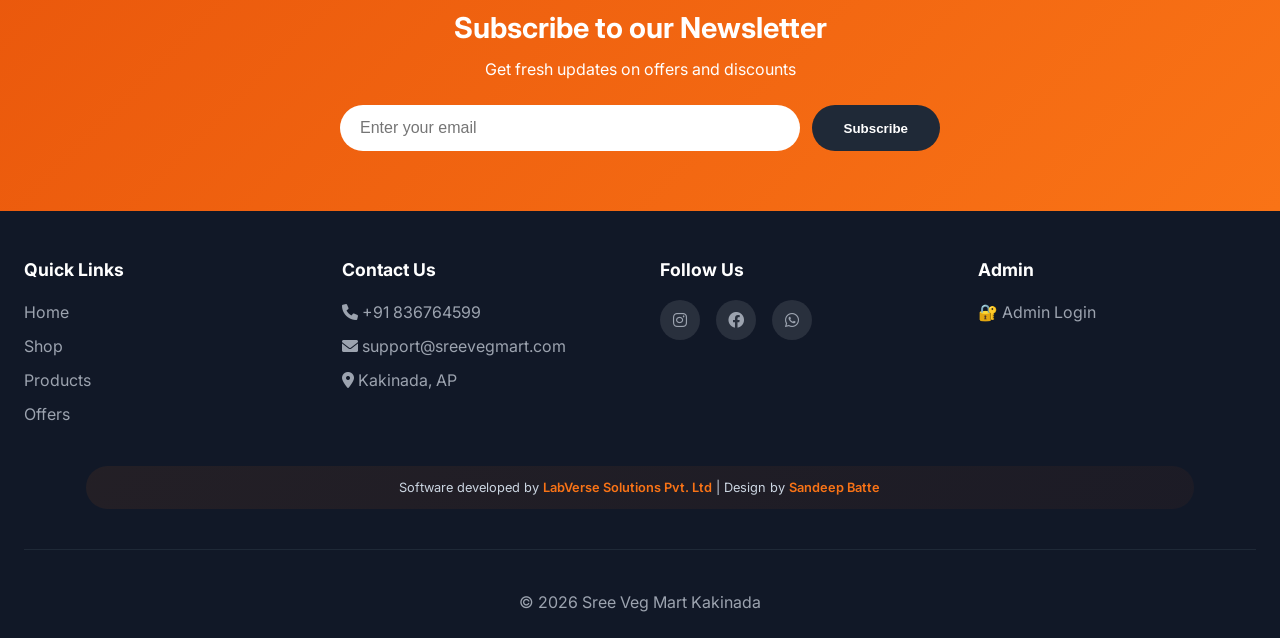
==== commit 25169115: "Fix HTML encoding issues in index.html" ====
--- a/index.html
+++ b/index.html
@@ -124,7 +124,7 @@
   <footer class="footer">
     <div class="footer-grid">
       <div class="footer-col"><h4>Quick Links</h4><ul><li><a href="#home">Home</a></li><li><a href="#categories">Shop</a></li><li><a href="#products">Products</a></li><li><a href="#offers">Offers</a></li></ul></div>
-      <div class="footer-col"><h4>Contact Us</h4><ul><li><i class="fas fa-phone"></i> +91 90007 93333</li><li><i class="fas fa-envelope"></i> support@sreevegmart.com</li><li><i class="fas fa-map-marker-alt"></i> Kakinada, AP</li></ul></div>
+      <div class="footer-col"><h4>Contact Us</h4><ul><li><i class="fas fa-phone"></i> +91 836764599 </li><li><i class="fas fa-envelope"></i> support@sreevegmart.com</li><li><i class="fas fa-map-marker-alt"></i> Kakinada, AP</li></ul></div>
       <div class="footer-col"><h4>Follow Us</h4><div class="social-links"><a href="#"><i class="fab fa-instagram"></i></a><a href="#"><i class="fab fa-facebook"></i></a><a href="#"><i class="fab fa-whatsapp"></i></a></div></div>
       <div class="footer-col"><h4>Admin</h4><a href="#" class="admin-link" id="adminLoginFooter">🔐 Admin Login</a></div>
     </div>
--- a/style.css
+++ b/style.css
@@ -1,4 +1,3 @@
-/* style.css - Glassmorphism + translucent cart, mobile optimized */
 * {
   margin: 0;
   padding: 0;
@@ -6,407 +5,930 @@
 }
 
 :root {
-  --primary-green: #2e7d32;
-  --green-light: #4caf50;
-  --green-soft: #e8f5e9;
-  --white: #ffffff;
-  --gray-bg: #f8f9fa;
-  --card-shadow: 0 2px 8px rgba(0,0,0,0.08);
-  --card-hover-shadow: 0 4px 12px rgba(0,0,0,0.12);
-  --border-light: #edf2f0;
-  --text-dark: #1e2a1e;
-  --text-muted: #5a6e5a;
-  --whatsapp-green: #25d366;
-  --whatsapp-dark: #128c7e;
-  --radius-md: 16px;
-  --radius-sm: 12px;
+  --primary-orange: #F97316;
+  --dark-orange: #EA580C;
+  --light-orange: #FFEDD5;
+  --cream: #FFFDF5;
+  --cream-dark: #FEF9E6;
+  --white: #FFFFFF;
+  --dark-text: #1F2937;
+  --gray-text: #6B7280;
+  --light-bg: #FEF9E6;
+  --shadow-sm: 0 1px 2px 0 rgba(0, 0, 0, 0.05);
+  --shadow-md: 0 4px 6px -1px rgba(0, 0, 0, 0.1), 0 2px 4px -1px rgba(0, 0, 0, 0.06);
+  --shadow-lg: 0 10px 15px -3px rgba(0, 0, 0, 0.1), 0 4px 6px -2px rgba(0, 0, 0, 0.05);
+  --transition: all 0.3s ease;
 }
 
 body {
-  font-family: 'Inter', system-ui, -apple-system, sans-serif;
-  background-color: var(--gray-bg);
-  color: var(--text-dark);
-  line-height: 1.4;
-}
-
-.container {
+  font-family: 'Inter', sans-serif;
+  color: var(--dark-text);
+  background-color: var(--cream);
+  line-height: 1.5;
+  scroll-behavior: smooth;
+}
+
+h1, h2, h3, h4, h5, h6 {
+  font-weight: 700;
+  line-height: 1.2;
+}
+
+.section-header {
+  text-align: center;
+  margin-bottom: 48px;
+}
+
+.section-header h2 {
+  font-size: 2.2rem;
+  color: var(--dark-text);
+}
+
+.section-header h2 span {
+  color: var(--primary-orange);
+}
+
+.section-header p {
+  color: var(--gray-text);
+  margin-top: 8px;
+}
+
+.btn-primary, .btn-secondary, .btn-promo {
+  padding: 12px 28px;
+  border-radius: 50px;
+  font-weight: 600;
+  cursor: pointer;
+  transition: var(--transition);
+  border: none;
+  font-size: 1rem;
+}
+
+.btn-primary {
+  background: var(--primary-orange);
+  color: var(--white);
+  box-shadow: var(--shadow-md);
+}
+
+.btn-primary:hover {
+  background: var(--dark-orange);
+  transform: translateY(-2px);
+  box-shadow: var(--shadow-lg);
+}
+
+.btn-secondary {
+  background: transparent;
+  color: var(--white);
+  border: 2px solid var(--white);
+}
+
+.btn-secondary:hover {
+  background: rgba(255, 255, 255, 0.1);
+  transform: translateY(-2px);
+}
+
+.navbar {
+  position: sticky;
+  top: 0;
+  z-index: 1000;
+  background: var(--cream);
+  box-shadow: var(--shadow-md);
+  padding: 12px 0;
+}
+
+.nav-container {
   max-width: 1400px;
   margin: 0 auto;
-  padding: 0 20px;
-}
-
-/* === HEADER (same) === */
-.hero-header {
-  background: linear-gradient(135deg, #1f3b1a 0%, #2e7d32 100%);
+  padding: 0 24px;
+  display: flex;
+  justify-content: space-between;
+  align-items: center;
+  gap: 20px;
+  flex-wrap: wrap;
+}
+
+.nav-logo {
+  display: flex;
+  align-items: center;
+  gap: 6px;
+  flex-shrink: 0;
+}
+
+.logo-icon { font-size: 28px; }
+.logo-text { font-size: 22px; font-weight: 800; color: var(--dark-text); }
+.logo-highlight { color: var(--primary-orange); }
+.logo-location {
+  font-size: 12px;
+  background: var(--light-orange);
+  padding: 4px 8px;
+  border-radius: 50px;
+  margin-left: 8px;
+}
+
+.nav-search {
+  flex: 1;
+  max-width: 500px;
+  position: relative;
+}
+
+.nav-search i {
+  position: absolute;
+  left: 16px;
+  top: 50%;
+  transform: translateY(-50%);
+  color: var(--gray-text);
+}
+
+.nav-search input {
+  width: 100%;
+  padding: 12px 16px 12px 46px;
+  border: 1px solid #E5E7EB;
+  border-radius: 50px;
+  font-size: 14px;
+  transition: var(--transition);
+}
+
+.nav-search input:focus {
+  outline: none;
+  border-color: var(--primary-orange);
+  box-shadow: 0 0 0 3px rgba(249,115,22,0.1);
+}
+
+.nav-actions { display: flex; gap: 20px; align-items: center; }
+.nav-icon {
+  background: none;
+  border: none;
+  display: flex;
+  align-items: center;
+  gap: 6px;
+  font-size: 14px;
+  font-weight: 500;
+  cursor: pointer;
+  color: var(--dark-text);
+  position: relative;
+  transition: var(--transition);
+}
+.nav-icon:hover { color: var(--primary-orange); }
+.nav-icon i { font-size: 18px; }
+.cart-count {
+  position: absolute;
+  top: -8px;
+  right: -12px;
+  background: var(--primary-orange);
   color: white;
-  padding: 20px 0 28px;
-  border-radius: 0 0 28px 28px;
-  box-shadow: 0 4px 12px rgba(0,0,0,0.1);
-}
-
-.devotional-titles { text-align: center; margin-bottom: 16px; }
-.swami-title {
-  font-size: 1rem; font-weight: 600; background: rgba(255,215,0,0.2);
-  display: inline-block; padding: 4px 16px; border-radius: 40px; margin-bottom: 6px;
-}
-.ramanuja-title { font-size: 0.8rem; font-weight: 500; opacity: 0.9; }
-.brand { display: flex; align-items: center; gap: 12px; margin-top: 8px; }
-.leaf-icon {
-  font-size: 2.5rem; background: rgba(255,255,255,0.15);
-  width: 55px; height: 55px; display: flex; align-items: center;
-  justify-content: center; border-radius: 55px;
-}
-.brand-text h1 { font-size: 1.8rem; font-weight: 800; letter-spacing: -0.5px; }
-.tagline { font-size: 0.85rem; opacity: 0.85; }
-
-/* Search Bar */
-.search-container { margin-top: 18px; }
-.search-wrapper {
-  display: flex; align-items: center; background: white; border-radius: 60px;
-  padding: 4px 8px; box-shadow: 0 2px 8px rgba(0,0,0,0.1);
-}
-.search-icon { padding: 10px 8px 10px 16px; color: var(--primary-green); font-size: 1.2rem; }
-.search-input { flex: 1; border: none; padding: 12px 8px; font-size: 1rem; outline: none; background: transparent; }
-.clear-search { background: none; border: none; font-size: 1.1rem; cursor: pointer; padding: 8px 12px; color: #999; display: none; }
-
-/* Delivery Zone */
-.delivery-zone { margin: 24px 0 20px; }
-.delivery-card {
-  background: linear-gradient(135deg, #fef9e6, #fff8e7);
-  border-radius: var(--radius-md); padding: 16px 20px;
-  display: flex; align-items: center; gap: 16px;
-  border: 1px solid var(--primary-green); box-shadow: var(--card-shadow);
-}
-.bike-animation { flex-shrink: 0; }
-.bike {
-  width: 55px; height: 55px;
-  background: url('data:image/svg+xml;utf8,<svg xmlns="http://www.w3.org/2000/svg" viewBox="0 0 24 24" fill="%232e7d32"><path d="M15.5 5.5c1.1 0 2-.9 2-2s-.9-2-2-2-2 .9-2 2 .9 2 2 2zM5 12c-2.8 0-5 2.2-5 5s2.2 5 5 5 5-2.2 5-5-2.2-5-5-5zm0 8.5c-1.9 0-3.5-1.6-3.5-3.5s1.6-3.5 3.5-3.5 3.5 1.6 3.5 3.5-1.6 3.5-3.5 3.5zm0-6.5c-1.7 0-3 1.3-3 3s1.3 3 3 3 3-1.3 3-3-1.3-3-3-3zm9-5c-1.4 0-2.5 1.1-2.5 2.5S12.6 12 14 12s2.5-1.1 2.5-2.5S15.4 7 14 7zM8 11h2v2H8v-2z"/></svg>') no-repeat center;
-  background-size: contain; animation: bikeRotate 2s linear infinite;
-}
-@keyframes bikeRotate { 100% { transform: rotate(360deg); } }
-.radius-board { background: white; border-radius: 20px; padding: 10px 16px; border-left: 5px solid var(--primary-green); }
-.radius-badge { background: var(--primary-green); color: white; padding: 3px 12px; border-radius: 30px; font-size: 0.7rem; font-weight: 600; display: inline-block; margin-bottom: 6px; }
-.city-name { font-size: 1.4rem; font-weight: 700; color: #1a3b1a; }
-.city-name::after { content: "📍"; margin-left: 6px; font-size: 1rem; }
-
-/* Order Timings Banner */
-.timings-banner {
-  background: linear-gradient(95deg, #e8f5e9 0%, #c8e6c9 100%);
-  border-radius: var(--radius-md);
-  padding: 12px 16px;
-  margin: 16px 0 20px;
-  border-left: 6px solid var(--primary-green);
-  box-shadow: var(--card-shadow);
-}
-.timings-container {
-  display: flex;
-  align-items: center;
+  font-size: 11px;
+  padding: 2px 6px;
+  border-radius: 50px;
+}
+
+.hamburger {
+  display: none;
+  flex-direction: column;
+  gap: 5px;
+  cursor: pointer;
+}
+.hamburger span {
+  width: 25px;
+  height: 3px;
+  background: var(--dark-text);
+  transition: var(--transition);
+  border-radius: 3px;
+}
+
+.mobile-menu {
+  display: none;
+  flex-direction: column;
+  background: var(--cream);
+  padding: 16px 24px;
+  border-top: 1px solid #E5E7EB;
   gap: 12px;
-  flex-wrap: wrap;
-}
-.clock-icon { font-size: 1.8rem; }
-.timings-text p { margin: 4px 0; font-size: 0.9rem; }
-.live-status {
-  font-weight: 600;
-  color: var(--primary-green);
-  background: rgba(46,125,50,0.1);
-  display: inline-block;
-  padding: 4px 12px;
-  border-radius: 40px;
-  font-size: 0.8rem;
-}
-
-/* Two Column Layout (Desktop) */
-.two-column-layout {
+}
+
+.mobile-menu a, .mobile-menu button {
+  padding: 10px 0;
+  text-decoration: none;
+  color: var(--dark-text);
+  font-weight: 500;
+  background: none;
+  border: none;
+  text-align: left;
+  font-size: 16px;
+}
+
+.hero {
+  position: relative;
+  background: linear-gradient(135deg, #7B2D0D 0%, var(--primary-orange) 100%);
+  min-height: 600px;
+  display: flex;
+  align-items: center;
+  overflow: hidden;
+}
+.hero-overlay {
+  position: absolute;
+  top: 0;
+  left: 0;
+  width: 100%;
+  height: 100%;
+  background: rgba(0,0,0,0.3);
+}
+.hero-content {
+  max-width: 1400px;
+  margin: 0 auto;
+  padding: 60px 24px;
+  display: flex;
+  align-items: center;
+  justify-content: space-between;
+  gap: 40px;
+  position: relative;
+  z-index: 2;
+}
+.hero-text { flex: 1; color: var(--white); }
+.hero-text h1 { font-size: 3.2rem; margin-bottom: 16px; }
+.hero-text p { font-size: 1.2rem; margin-bottom: 28px; opacity: 0.9; }
+.hero-buttons { display: flex; gap: 16px; margin-bottom: 40px; }
+.hero-stats { display: flex; gap: 48px; }
+.stat { display: flex; flex-direction: column; }
+.stat-number { font-size: 1.5rem; font-weight: 800; }
+.stat-label { font-size: 0.85rem; opacity: 0.85; }
+.hero-image { flex: 1; }
+.hero-image img { width: 100%; max-width: 500px; border-radius: 32px; box-shadow: var(--shadow-lg); }
+
+.categories {
+  padding: 80px 24px;
+  background: var(--cream-dark);
+}
+.categories-grid {
+  max-width: 1400px;
+  margin: 0 auto;
   display: grid;
-  grid-template-columns: 1fr 340px;
-  gap: 30px;
-  align-items: start;
-}
-.products-area { overflow: hidden; }
-.cart-sidebar {
-  position: sticky;
-  top: 20px;
-  align-self: start;
-}
-
-/* Tabs */
-.tabs-container { margin: 24px 0 16px; }
-.tabs-nav {
-  display: flex; flex-wrap: nowrap; gap: 8px; overflow-x: auto;
-  white-space: nowrap; scrollbar-width: thin; padding-bottom: 8px;
-  -webkit-overflow-scrolling: touch;
-}
-.tab-btn {
-  background: none; border: none; padding: 10px 18px; font-size: 0.9rem;
-  font-weight: 600; color: var(--text-muted); cursor: pointer;
-  border-radius: 40px; transition: all 0.2s; display: inline-flex;
-  align-items: center; gap: 8px; flex-shrink: 0;
-}
-.tab-btn.active { background: var(--primary-green); color: white; }
-.tab-btn:hover:not(.active) { background: var(--green-soft); color: var(--primary-green); }
-
-.tab-panel { display: none; padding: 16px 0 24px; }
-.tab-panel.active-panel { display: block; }
-
-.category-header {
-  display: flex; align-items: baseline; gap: 10px; margin-bottom: 16px;
-  padding-bottom: 6px; border-bottom: 2px solid var(--primary-green);
-}
-.category-emoji { font-size: 1.5rem; }
-.category-title { font-size: 1.3rem; font-weight: 700; color: #1a3b1a; }
-.category-sub { color: var(--text-muted); font-size: 0.75rem; }
+  grid-template-columns: repeat(auto-fit, minmax(180px, 1fr));
+  gap: 24px;
+}
+.category-card {
+  background: var(--white);
+  border-radius: 20px;
+  padding: 24px;
+  text-align: center;
+  transition: var(--transition);
+  cursor: pointer;
+  box-shadow: var(--shadow-sm);
+  border: 1px solid #E5E7EB;
+}
+.category-card:hover {
+  transform: translateY(-5px);
+  box-shadow: var(--shadow-lg);
+  border-color: var(--primary-orange);
+}
+.category-icon { font-size: 48px; margin-bottom: 16px; }
+.category-card h4 { font-size: 1.1rem; margin-bottom: 4px; }
+.category-card p { font-size: 0.8rem; color: var(--gray-text); }
+
+.featured-products {
+  padding: 80px 24px;
+  max-width: 1400px;
+  margin: 0 auto;
+}
 .product-grid {
   display: grid;
-  grid-template-columns: repeat(auto-fill, minmax(200px, 1fr));
-  gap: 16px;
-  margin-bottom: 30px;
+  grid-template-columns: repeat(auto-fill, minmax(280px, 1fr));
+  gap: 28px;
+}
+@media (max-width: 640px) {
+  .product-grid {
+    grid-template-columns: repeat(2, 1fr);
+    gap: 12px;
+  }
+}
+@media (max-width: 480px) {
+  .product-grid {
+    grid-template-columns: repeat(2, 1fr);
+    gap: 10px;
+  }
 }
 .product-card {
+  background: var(--white);
+  border-radius: 20px;
+  overflow: hidden;
+  transition: var(--transition);
+  box-shadow: var(--shadow-sm);
+  border: 1px solid #E5E7EB;
+  position: relative;
+}
+.product-card:hover {
+  transform: translateY(-5px);
+  box-shadow: var(--shadow-lg);
+}
+.product-image {
+  position: relative;
+  height: 220px;
+  overflow: hidden;
+  background: var(--light-orange);
+}
+.product-badge {
+  position: absolute;
+  top: 12px;
+  left: 12px;
+  background: var(--primary-orange);
+  color: white;
+  padding: 4px 10px;
+  border-radius: 50px;
+  font-size: 0.7rem;
+  font-weight: 600;
+  z-index: 2;
+}
+.wishlist-icon {
+  position: absolute;
+  top: 12px;
+  right: 12px;
   background: white;
-  border-radius: var(--radius-md);
-  padding: 14px;
-  transition: all 0.2s;
-  box-shadow: var(--card-shadow);
-  border: 1px solid var(--border-light);
-}
-.product-card:hover {
-  transform: translateY(-2px);
-  box-shadow: var(--card-hover-shadow);
-}
-.veg-emoji {
-  font-size: 2.5rem;
-  background: var(--green-soft);
-  width: 55px;
-  height: 55px;
+  width: 36px;
+  height: 36px;
+  border-radius: 50%;
   display: flex;
   align-items: center;
   justify-content: center;
-  border-radius: 30px;
-  margin-bottom: 12px;
-}
-.product-name {
-  font-size: 1.1rem;
-  font-weight: 700;
-  margin-bottom: 2px;
-}
-.product-name-telugu {
+  cursor: pointer;
+  transition: var(--transition);
+  box-shadow: var(--shadow-sm);
+  z-index: 2;
+}
+.product-info { padding: 16px; }
+.product-category {
   font-size: 0.7rem;
-  color: var(--text-muted);
+  color: var(--primary-orange);
+  font-weight: 600;
+  text-transform: uppercase;
   margin-bottom: 6px;
 }
-.product-price {
-  font-size: 1rem;
-  font-weight: 600;
-  color: var(--primary-green);
-  margin-bottom: 12px;
-}
-.quantity-control {
-  display: flex;
-  align-items: center;
-  gap: 8px;
-  flex-wrap: wrap;
-}
-.quantity-input {
+.product-name { font-size: 1.1rem; font-weight: 600; margin-bottom: 6px; }
+.product-name-telugu { font-size: 0.7rem; color: var(--gray-text); margin-bottom: 6px; }
+.product-rating { display: flex; align-items: center; gap: 6px; margin-bottom: 10px; }
+.stars { color: #fbbf24; font-size: 0.8rem; }
+.review-count { font-size: 0.7rem; color: var(--gray-text); }
+.product-price-row { display: flex; align-items: baseline; gap: 8px; margin-bottom: 14px; }
+.current-price { font-size: 1.2rem; font-weight: 700; color: var(--primary-orange); }
+.original-price { font-size: 0.85rem; color: var(--gray-text); text-decoration: line-through; }
+.discount-badge { font-size: 0.7rem; background: #fee2e2; color: #ef4444; padding: 2px 6px; border-radius: 50px; }
+.product-unit { font-size: 0.75rem; color: var(--gray-text); margin-bottom: 14px; }
+.quantity-add { display: flex; gap: 10px; align-items: center; margin-top: 12px; flex-wrap: wrap; }
+.product-quantity {
   width: 70px;
   padding: 8px 6px;
-  border: 1px solid #ddd;
-  border-radius: 30px;
+  border: 1px solid #e5e7eb;
+  border-radius: 40px;
   text-align: center;
   font-size: 0.85rem;
 }
 .add-to-cart-btn {
-  background: var(--primary-green);
+  flex: 1;
+  background: var(--primary-orange);
   color: white;
   border: none;
   padding: 8px 12px;
-  border-radius: 30px;
+  border-radius: 40px;
+  font-weight: 600;
   font-size: 0.8rem;
+  cursor: pointer;
+  transition: all 0.2s ease;
+}
+.add-to-cart-btn:hover { background: var(--dark-orange); transform: scale(0.97); }
+.add-to-cart-btn:disabled { background: #9ca3af; cursor: not-allowed; }
+.quickview-btn {
+  width: 100%;
+  background: #f3f4f6;
+  border: 1px solid #e5e7eb;
+  color: #1f2937;
+  padding: 8px 12px;
+  border-radius: 40px;
+  font-size: 0.75rem;
+  font-weight: 500;
+  cursor: pointer;
+  margin-top: 8px;
+}
+.quickview-btn:hover { background: #e5e7eb; border-color: var(--primary-orange); color: var(--primary-orange); }
+
+.promo-banner {
+  background: linear-gradient(135deg, var(--dark-orange), var(--primary-orange));
+  margin: 40px 24px;
+  border-radius: 32px;
+  padding: 48px 40px;
+  max-width: 1400px;
+  margin-left: auto;
+  margin-right: auto;
+}
+.promo-content {
+  display: flex;
+  justify-content: space-between;
+  align-items: center;
+  flex-wrap: wrap;
+  gap: 30px;
+}
+.promo-text { color: white; }
+.promo-tag {
+  background: rgba(255,255,255,0.2);
+  padding: 4px 12px;
+  border-radius: 50px;
+  font-size: 0.8rem;
+  display: inline-block;
+  margin-bottom: 12px;
+}
+.promo-text h3 { font-size: 2rem; margin-bottom: 10px; }
+.promo-text p { font-size: 1rem; margin-bottom: 20px; }
+.btn-promo { background: white; color: var(--dark-orange); }
+.promo-badge {
+  text-align: center;
+  background: rgba(255,255,255,0.15);
+  padding: 16px 24px;
+  border-radius: 40px;
   font-weight: 600;
-  cursor: pointer;
-  transition: all 0.2s;
-  display: inline-flex;
-  align-items: center;
-  gap: 5px;
-}
-.add-to-cart-btn:hover {
-  background: var(--green-accent);
-  transform: scale(0.96);
-}
-
-/* Cart Panel */
-.cart-panel {
-  background: rgba(255, 255, 255, 0.85);
-  backdrop-filter: blur(12px);
-  -webkit-backdrop-filter: blur(12px);
+  font-size: 1rem;
+}
+.promo-badge span { font-size: 2rem; display: block; }
+
+.features {
+  padding: 80px 24px;
+  max-width: 1400px;
+  margin: 0 auto;
+}
+.features-grid {
+  display: grid;
+  grid-template-columns: repeat(auto-fit, minmax(220px, 1fr));
+  gap: 30px;
+}
+.feature-card {
+  text-align: center;
+  padding: 32px 20px;
+  border-radius: 20px;
+  background: var(--light-orange);
+  transition: var(--transition);
+}
+.feature-card:hover { transform: translateY(-5px); box-shadow: var(--shadow-lg); }
+.feature-icon { font-size: 48px; margin-bottom: 16px; }
+.feature-card h4 { font-size: 1.2rem; margin-bottom: 8px; }
+.feature-card p { font-size: 0.85rem; color: var(--gray-text); }
+
+.testimonials {
+  padding: 80px 24px;
+  background: var(--cream-dark);
+}
+.testimonial-slider {
+  max-width: 900px;
+  margin: 0 auto;
+  position: relative;
+  display: flex;
+  align-items: center;
+  gap: 20px;
+}
+.slider-prev, .slider-next {
+  background: var(--white);
+  border: none;
+  width: 44px;
+  height: 44px;
+  border-radius: 50%;
+  cursor: pointer;
+  box-shadow: var(--shadow-md);
+  transition: var(--transition);
+}
+.slider-prev:hover, .slider-next:hover { background: var(--primary-orange); color: white; }
+.testimonial-track { flex: 1; overflow: hidden; }
+.testimonial-card {
+  background: var(--white);
   border-radius: 24px;
-  box-shadow: 0 8px 24px rgba(0,0,0,0.12);
-  border: 1px solid rgba(46, 125, 50, 0.25);
-  overflow: hidden;
-}
-.cart-header {
+  padding: 32px;
+  text-align: center;
+  box-shadow: var(--shadow-md);
+  margin: 8px;
+}
+.testimonial-avatar {
+  width: 70px;
+  height: 70px;
+  background: var(--light-orange);
+  border-radius: 50%;
+  display: flex;
+  align-items: center;
+  justify-content: center;
+  margin: 0 auto 16px;
+  font-size: 32px;
+}
+.testimonial-name { font-weight: 700; margin-bottom: 8px; }
+.testimonial-rating { color: #fbbf24; margin-bottom: 12px; }
+.testimonial-text { color: var(--gray-text); font-style: italic; }
+
+.delivery-info {
+  padding: 80px 24px;
+  max-width: 1400px;
+  margin: 0 auto;
+}
+.delivery-grid {
+  display: grid;
+  grid-template-columns: 1fr 1fr;
+  gap: 48px;
+  align-items: center;
+}
+.delivery-text h3 { font-size: 1.8rem; margin-bottom: 20px; }
+.delivery-text ul { list-style: none; margin: 20px 0; }
+.delivery-text li { margin-bottom: 12px; display: flex; align-items: center; gap: 12px; }
+.delivery-text li i { width: 24px; color: var(--primary-orange); }
+.delivery-map { background: var(--light-orange); border-radius: 32px; padding: 32px; text-align: center; }
+.map-placeholder { background: #E5E7EB; border-radius: 24px; padding: 60px 20px; }
+
+.newsletter {
+  background: linear-gradient(135deg, var(--dark-orange), var(--primary-orange));
+  padding: 60px 24px;
+  text-align: center;
+  color: white;
+}
+.newsletter-content { max-width: 600px; margin: 0 auto; }
+.newsletter-content h3 { font-size: 1.8rem; margin-bottom: 12px; }
+.newsletter-form { display: flex; gap: 12px; margin-top: 24px; flex-wrap: wrap; justify-content: center; }
+.newsletter-form input { flex: 1; min-width: 250px; padding: 14px 20px; border: none; border-radius: 50px; font-size: 1rem; }
+.newsletter-form button { background: var(--dark-text); color: white; border: none; padding: 14px 32px; border-radius: 50px; font-weight: 600; cursor: pointer; transition: var(--transition); }
+.newsletter-form button:hover { background: #111827; }
+
+.footer {
+  background: #111827;
+  color: #9CA3AF;
+  padding: 48px 24px 24px;
+}
+.footer-grid {
+  max-width: 1400px;
+  margin: 0 auto;
+  display: grid;
+  grid-template-columns: repeat(auto-fit, minmax(220px, 1fr));
+  gap: 40px;
+}
+.footer-col h4 { color: white; margin-bottom: 20px; font-size: 1.1rem; }
+.footer-col ul { list-style: none; }
+.footer-col li { margin-bottom: 10px; }
+.footer-col a { color: #9CA3AF; text-decoration: none; transition: var(--transition); }
+.footer-col a:hover { color: var(--primary-orange); }
+.social-links { display: flex; gap: 16px; }
+.social-links a {
+  width: 40px;
+  height: 40px;
+  background: rgba(255,255,255,0.1);
+  border-radius: 50%;
+  display: flex;
+  align-items: center;
+  justify-content: center;
+  transition: var(--transition);
+}
+.social-links a:hover { background: var(--primary-orange); color: white; }
+.footer-bottom {
+  text-align: center;
+  padding-top: 40px;
+  margin-top: 40px;
+  border-top: 1px solid #1F2937;
+}
+.copyright {
+  text-align: center;
+  margin: 30px 0 10px;
+  padding: 12px 0;
+  background: linear-gradient(135deg, rgba(249,115,22,0.08), rgba(234,88,12,0.05));
+  border-radius: 50px;
+  max-width: 90%;
+  margin-left: auto;
+  margin-right: auto;
+}
+.copyright p { font-size: 0.8rem; color: #cbd5e1; }
+.copyright strong { color: var(--primary-orange); font-weight: 600; }
+
+/* Cart Drawer */
+.cart-drawer {
+  position: fixed;
+  top: 0;
+  right: -450px;
+  width: 450px;
+  max-width: 90%;
+  height: 100%;
+  background: var(--white);
+  z-index: 2000;
+  transition: right 0.3s ease;
+  box-shadow: -4px 0 20px rgba(0,0,0,0.15);
+  display: flex;
+  flex-direction: column;
+  overflow-y: auto;
+}
+.cart-drawer.open { right: 0; }
+.drawer-overlay {
+  position: fixed;
+  top: 0;
+  left: 0;
+  width: 100%;
+  height: 100%;
+  background: rgba(0,0,0,0.5);
+  z-index: 1999;
+  display: none;
+}
+.drawer-overlay.active { display: block; }
+.cart-drawer-header {
   display: flex;
   justify-content: space-between;
   align-items: center;
-  padding: 14px 18px;
-  background: rgba(46, 125, 50, 0.85);
-  color: white;
-  font-weight: 600;
-}
-.cart-count {
-  background: white;
-  color: var(--primary-green);
-  padding: 2px 8px;
-  border-radius: 30px;
-  font-size: 0.8rem;
-}
-.cart-items {
-  max-height: 300px;
-  overflow-y: auto;
-  padding: 12px;
-}
-.cart-item {
-  display: flex;
-  justify-content: space-between;
-  align-items: center;
-  padding: 8px 0;
-  border-bottom: 1px solid rgba(0,0,0,0.08);
-  font-size: 0.85rem;
-}
-.cart-item-details { flex: 1; }
-.cart-item-name { font-weight: 500; }
-.cart-item-unit { font-size: 0.7rem; color: var(--text-muted); }
-.cart-item-price { font-weight: 600; margin-left: 10px; }
-.cart-item-remove {
-  background: none; border: none; color: #e53935;
-  cursor: pointer; font-size: 1.2rem; margin-left: 10px; opacity: 0.7;
-}
-.cart-item-remove:hover { opacity: 1; }
-.cart-footer {
-  padding: 12px 16px;
-  border-top: 1px solid rgba(0,0,0,0.08);
-}
-.cart-subtotal {
-  font-size: 0.9rem;
-  display: flex;
-  justify-content: space-between;
-  margin-bottom: 8px;
-}
-.delivery-charge {
-  font-size: 0.9rem;
-  display: flex;
-  justify-content: space-between;
-  margin-bottom: 8px;
-  padding-top: 4px;
-  border-top: 1px dashed #ccc;
-}
-.cart-total {
-  font-size: 1.1rem;
-  font-weight: 700;
-  display: flex;
-  justify-content: space-between;
-  margin: 12px 0 16px;
-  border-top: 2px solid var(--primary-green);
-  padding-top: 10px;
-}
-.proceed-btn {
-  width: 100%;
-  background: var(--whatsapp-green);
+  padding: 20px;
+  border-bottom: 1px solid #E5E7EB;
+}
+.close-drawer { background: none; border: none; font-size: 28px; cursor: pointer; color: var(--gray-text); }
+.clear-cart-btn {
+  background: #ef4444;
   color: white;
   border: none;
-  padding: 12px;
+  padding: 6px 12px;
   border-radius: 40px;
-  font-weight: 700;
-  cursor: pointer;
-  transition: 0.2s;
-}
-.proceed-btn:hover { background: var(--whatsapp-dark); }
-
-/* Modal & Popup */
+  font-size: 0.75rem;
+  font-weight: 600;
+  cursor: pointer;
+  transition: all 0.2s;
+}
+.clear-cart-btn:hover { background: #dc2626; transform: scale(0.97); }
+.cart-drawer-items { padding: 16px; }
+.cart-item {
+  display: flex;
+  gap: 12px;
+  margin-bottom: 16px;
+  padding-bottom: 12px;
+  border-bottom: 1px solid #E5E7EB;
+}
+.cart-item-image {
+  width: 60px;
+  height: 60px;
+  background: var(--light-orange);
+  border-radius: 12px;
+  display: flex;
+  align-items: center;
+  justify-content: center;
+  font-size: 28px;
+}
+.cart-item-details { flex: 1; }
+.cart-item-name { font-weight: 600; margin-bottom: 2px; }
+.cart-item-price { color: var(--primary-orange); font-weight: 600; margin-bottom: 6px; }
+.cart-item-quantity { display: flex; align-items: center; gap: 12px; }
+.quantity-btn {
+  width: 28px;
+  height: 28px;
+  border: 1px solid #E5E7EB;
+  background: white;
+  border-radius: 8px;
+  cursor: pointer;
+}
+.cart-item-total { font-weight: 600; margin-left: auto; white-space: nowrap; }
+.remove-item { background: none; border: none; color: #ef4444; cursor: pointer; font-size: 1rem; margin-left: 8px; }
+.cart-drawer-coupon {
+  padding: 16px 20px;
+  border-top: 1px solid #E5E7EB;
+  display: flex;
+  gap: 10px;
+  align-items: center;
+  flex-wrap: nowrap;
+}
+.cart-drawer-coupon input { flex: 1; padding: 10px 16px; border: 1px solid #E5E7EB; border-radius: 50px; font-size: 0.9rem; }
+.cart-drawer-coupon button { background: var(--dark-text); color: white; border: none; padding: 10px 20px; border-radius: 50px; cursor: pointer; white-space: nowrap; }
+.cart-drawer-details {
+  padding: 16px 20px;
+  border-top: 1px solid #e5e7eb;
+  background: #f9fafb;
+}
+.cart-drawer-details .input-field { margin-bottom: 12px; }
+.cart-drawer-details label { display: block; font-size: 0.75rem; font-weight: 600; margin-bottom: 4px; color: #1f2937; }
+.cart-drawer-details input, .cart-drawer-details textarea {
+  width: 100%;
+  padding: 10px 12px;
+  border: 1px solid #e5e7eb;
+  border-radius: 12px;
+  font-size: 0.85rem;
+}
+.cart-drawer-summary {
+  padding: 16px 20px;
+  border-top: 1px solid #E5E7EB;
+  background: #F9FAFB;
+}
+.summary-row {
+  display: flex;
+  justify-content: space-between;
+  margin-bottom: 12px;
+}
+.summary-row.total {
+  font-weight: 800;
+  font-size: 1.1rem;
+  border-top: 1px solid #E5E7EB;
+  padding-top: 12px;
+  margin-top: 8px;
+}
+.checkout-btn, .continue-shopping {
+  width: 100%;
+  padding: 14px;
+  border-radius: 50px;
+  font-weight: 600;
+  cursor: pointer;
+  margin-top: 12px;
+  border: none;
+}
+.checkout-btn { background: var(--primary-orange); color: white; }
+.continue-shopping { background: transparent; border: 1px solid #E5E7EB; color: var(--dark-text); }
+
+/* Quick View Modal */
+.quickview-modal {
+  position: fixed;
+  top: 0;
+  left: 0;
+  width: 100%;
+  height: 100%;
+  background: rgba(0,0,0,0.8);
+  z-index: 3000;
+  display: flex;
+  align-items: center;
+  justify-content: center;
+  visibility: hidden;
+  opacity: 0;
+  transition: var(--transition);
+}
+.quickview-modal.active { visibility: visible; opacity: 1; }
+.quickview-content {
+  background: white;
+  border-radius: 32px;
+  max-width: 800px;
+  width: 90%;
+  max-height: 85vh;
+  overflow-y: auto;
+  position: relative;
+  padding: 24px;
+}
+.close-quickview {
+  position: absolute;
+  top: 16px;
+  right: 20px;
+  font-size: 28px;
+  background: none;
+  border: none;
+  cursor: pointer;
+}
+.quickview-product { display: flex; gap: 24px; flex-wrap: wrap; }
+.quickview-image { flex: 1; text-align: center; font-size: 100px; }
+.quickview-details { flex: 1; }
+
+/* Toast Notification */
+.toast {
+  position: fixed;
+  bottom: 30px;
+  left: 50%;
+  transform: translateX(-50%) translateY(100px);
+  background: var(--dark-text);
+  color: white;
+  padding: 12px 24px;
+  border-radius: 50px;
+  z-index: 4000;
+  opacity: 0;
+  transition: all 0.3s ease;
+}
+.toast.show {
+  transform: translateX(-50%) translateY(0);
+  opacity: 1;
+}
+
+/* Location Button */
+.location-btn {
+  background: #f3f4f6;
+  border: 1px solid #e5e7eb;
+  color: #1f2937;
+  padding: 8px 16px;
+  border-radius: 40px;
+  font-size: 0.75rem;
+  font-weight: 500;
+  cursor: pointer;
+  margin-top: 8px;
+  width: 100%;
+  transition: all 0.2s;
+  display: flex;
+  align-items: center;
+  justify-content: center;
+  gap: 6px;
+}
+.location-btn:hover { background: #e5e7eb; border-color: var(--primary-orange); color: var(--primary-orange); }
+
+/* Modal */
 .modal {
   display: none;
   position: fixed;
-  top: 0; left: 0;
-  width: 100%; height: 100%;
+  top: 0;
+  left: 0;
+  width: 100%;
+  height: 100%;
   background: rgba(0,0,0,0.5);
-  backdrop-filter: blur(4px);
   justify-content: center;
   align-items: center;
   z-index: 1000;
 }
 .modal-content {
-  background: rgba(255,255,255,0.96);
-  backdrop-filter: blur(8px);
+  background: white;
   border-radius: 24px;
   width: 90%;
-  max-width: 450px;
+  max-width: 500px;
   padding: 24px;
   position: relative;
 }
 .close-modal {
   position: absolute;
   right: 20px;
-  top: 15px;
-  font-size: 1.5rem;
-  cursor: pointer;
-}
-.modal-body .input-group { margin-bottom: 16px; }
-.modal-body label { font-weight: 600; display: block; margin-bottom: 6px; }
-.modal-body input, .modal-body textarea {
-  width: 100%; padding: 12px; border: 1px solid #ddd; border-radius: 12px; font-family: inherit;
-}
-.confirm-order-btn {
-  width: 100%; background: var(--whatsapp-green); color: white; border: none;
-  padding: 14px; border-radius: 40px; font-weight: 700; font-size: 1rem; cursor: pointer; margin-top: 8px;
-}
-.popup-overlay {
-  display: none;
-  position: fixed; top: 0; left: 0; width: 100%; height: 100%;
-  background: rgba(0,0,0,0.6); backdrop-filter: blur(4px);
-  justify-content: center; align-items: center; z-index: 1100;
-}
-.popup-card {
-  background: white; border-radius: 32px; padding: 28px 24px; text-align: center; max-width: 300px;
-  animation: fadeInUp 0.3s;
-}
-.tick-icon {
-  background: var(--primary-green); color: white; width: 70px; height: 70px;
-  border-radius: 50%; display: flex; align-items: center; justify-content: center;
-  font-size: 2.5rem; margin: 0 auto 16px;
-}
-.feedback-popup-btn, .feedback-footer-btn {
-  background: #ffb74d;
-  color: #3e2723;
+  top: 16px;
+  font-size: 24px;
+  cursor: pointer;
+}
+
+/* Responsive */
+@media (max-width: 768px) {
+  .nav-container { flex-wrap: wrap; }
+  .nav-search { order: 3; width: 100%; max-width: 100%; margin-top: 12px; }
+  .nav-actions { order: 2; }
+  .hamburger { order: 1; display: flex; }
+  .mobile-menu.active { display: flex; order: 4; width: 100%; }
+  .hero-content { flex-direction: column; text-align: center; }
+  .hero-text h1 { font-size: 1.8rem; }
+  .hero-stats { justify-content: center; }
+  .hero-buttons { justify-content: center; }
+  .delivery-grid { grid-template-columns: 1fr; }
+  .section-header h2 { font-size: 1.8rem; }
+  .promo-text h3 { font-size: 1.5rem; }
+  .cart-drawer { width: 100%; right: -100%; top: auto; bottom: 0; height: 85vh; border-radius: 24px 24px 0 0; }
+  .cart-drawer.open { right: 0; }
+}
+@media (max-width: 480px) {
+  .hero-stats { flex-direction: column; gap: 16px; align-items: center; }
+  .quantity-add { flex-direction: column; align-items: stretch; }
+  .product-quantity { width: 100%; }
+  .add-to-cart-btn { width: 100%; }
+  .cart-drawer-coupon { flex-wrap: wrap; }
+  .cart-drawer-coupon button { width: 100%; }
+}
+/* Quick Quantity Buttons */
+.quick-qty-buttons {
+  display: flex;
+  gap: 6px;
+  margin-top: 8px;
+  flex-wrap: wrap;
+}
+
+.quick-qty {
+  background: #f3f4f6;
+  border: 1px solid #e5e7eb;
+  color: #1f2937;
+  padding: 4px 8px;
+  border-radius: 40px;
+  font-size: 0.7rem;
+  font-weight: 500;
+  cursor: pointer;
+  transition: all 0.2s ease;
+  flex: 1 0 auto;
+  text-align: center;
+}
+
+.quick-qty:hover {
+  background: var(--primary-orange);
+  border-color: var(--primary-orange);
+  color: white;
+  transform: translateY(-1px);
+}
+
+@media (max-width: 480px) {
+  .quick-qty {
+    font-size: 0.65rem;
+    padding: 4px 6px;
+  }
+}
+
+.quantity-add {
+  display: flex;
+  gap: 10px;
+  align-items: center;
+  margin-top: 12px;
+  flex-wrap: wrap;
+}
+
+.product-quantity {
+  width: 70px;
+  padding: 8px 6px;
+  border: 1px solid #e5e7eb;
+  border-radius: 40px;
+  text-align: center;
+  font-size: 0.85rem;
+}
+
+.add-to-cart-btn {
+  flex: 1;
+  background: var(--primary-orange);
+  color: white;
   border: none;
-  padding: 8px 20px;
+  padding: 8px 12px;
   border-radius: 40px;
   font-weight: 600;
-  cursor: pointer;
-  margin: 10px 8px 0;
-  display: inline-block;
-}
-.feedback-footer-btn {
-  background: none;
-  color: var(--primary-green);
-  text-decoration: underline;
-  margin-top: 12px;
-  padding: 4px 12px;
-}
-.close-popup { background: var(--primary-green); color: white; padding: 8px 24px; border-radius: 40px; border: none; cursor: pointer; margin-top: 12px; }
-.no-results { text-align: center; padding: 40px; background: white; border-radius: 16px; color: var(--text-muted); }
-.footer-note { background: #eef3ec; padding: 16px 0; text-align: center; font-size: 0.7rem; margin-top: 60px; }
-@keyframes fadeInUp { from { opacity: 0; transform: translateY(30px); } to { opacity: 1; transform: translateY(0); } }
-
-/* Mobile Responsive */
-@media (max-width: 900px) {
-  .two-column-layout { grid-template-columns: 1fr; gap: 20px; }
-  .cart-sidebar { position: sticky; bottom: 0; order: 2; margin-top: 20px; }
-  .cart-panel { width: 100%; margin-top: 20px; background: rgba(255,255,255,0.95); backdrop-filter: blur(16px); }
-  .main-content { padding-bottom: 20px; }
-  .product-grid { grid-template-columns: repeat(auto-fill, minmax(160px, 1fr)); }
-}
-@media (max-width: 480px) {
-  .product-grid { grid-template-columns: repeat(auto-fill, minmax(140px, 1fr)); }
-  .quantity-control { flex-direction: column; align-items: stretch; }
-  .add-to-cart-btn { justify-content: center; }
-}
+  font-size: 0.8rem;
+  cursor: pointer;
+  transition: all 0.2s ease;
+}
+
+@media (max-width: 640px) {
+  .quick-qty-buttons {
+    justify-content: space-between;
+  }
+  .quick-qty {
+    flex: 1;
+    text-align: center;
+  }
+}
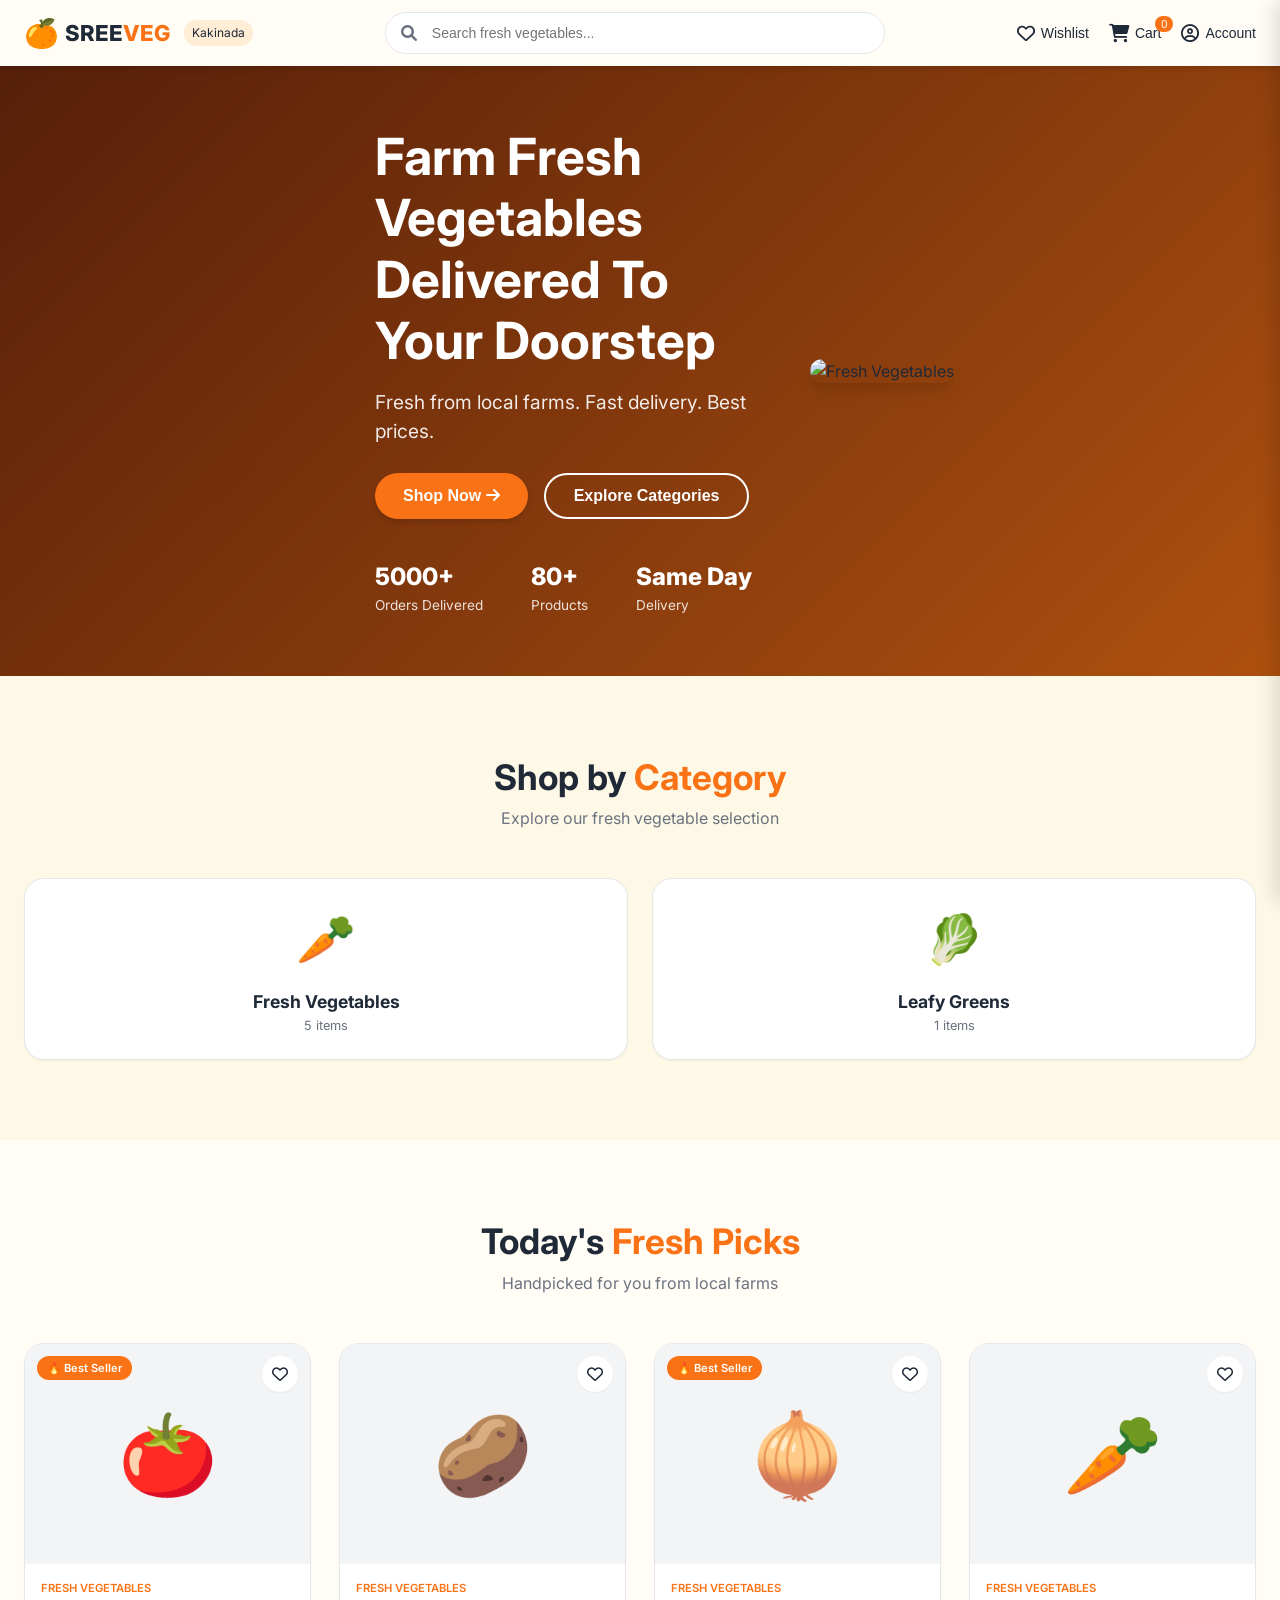
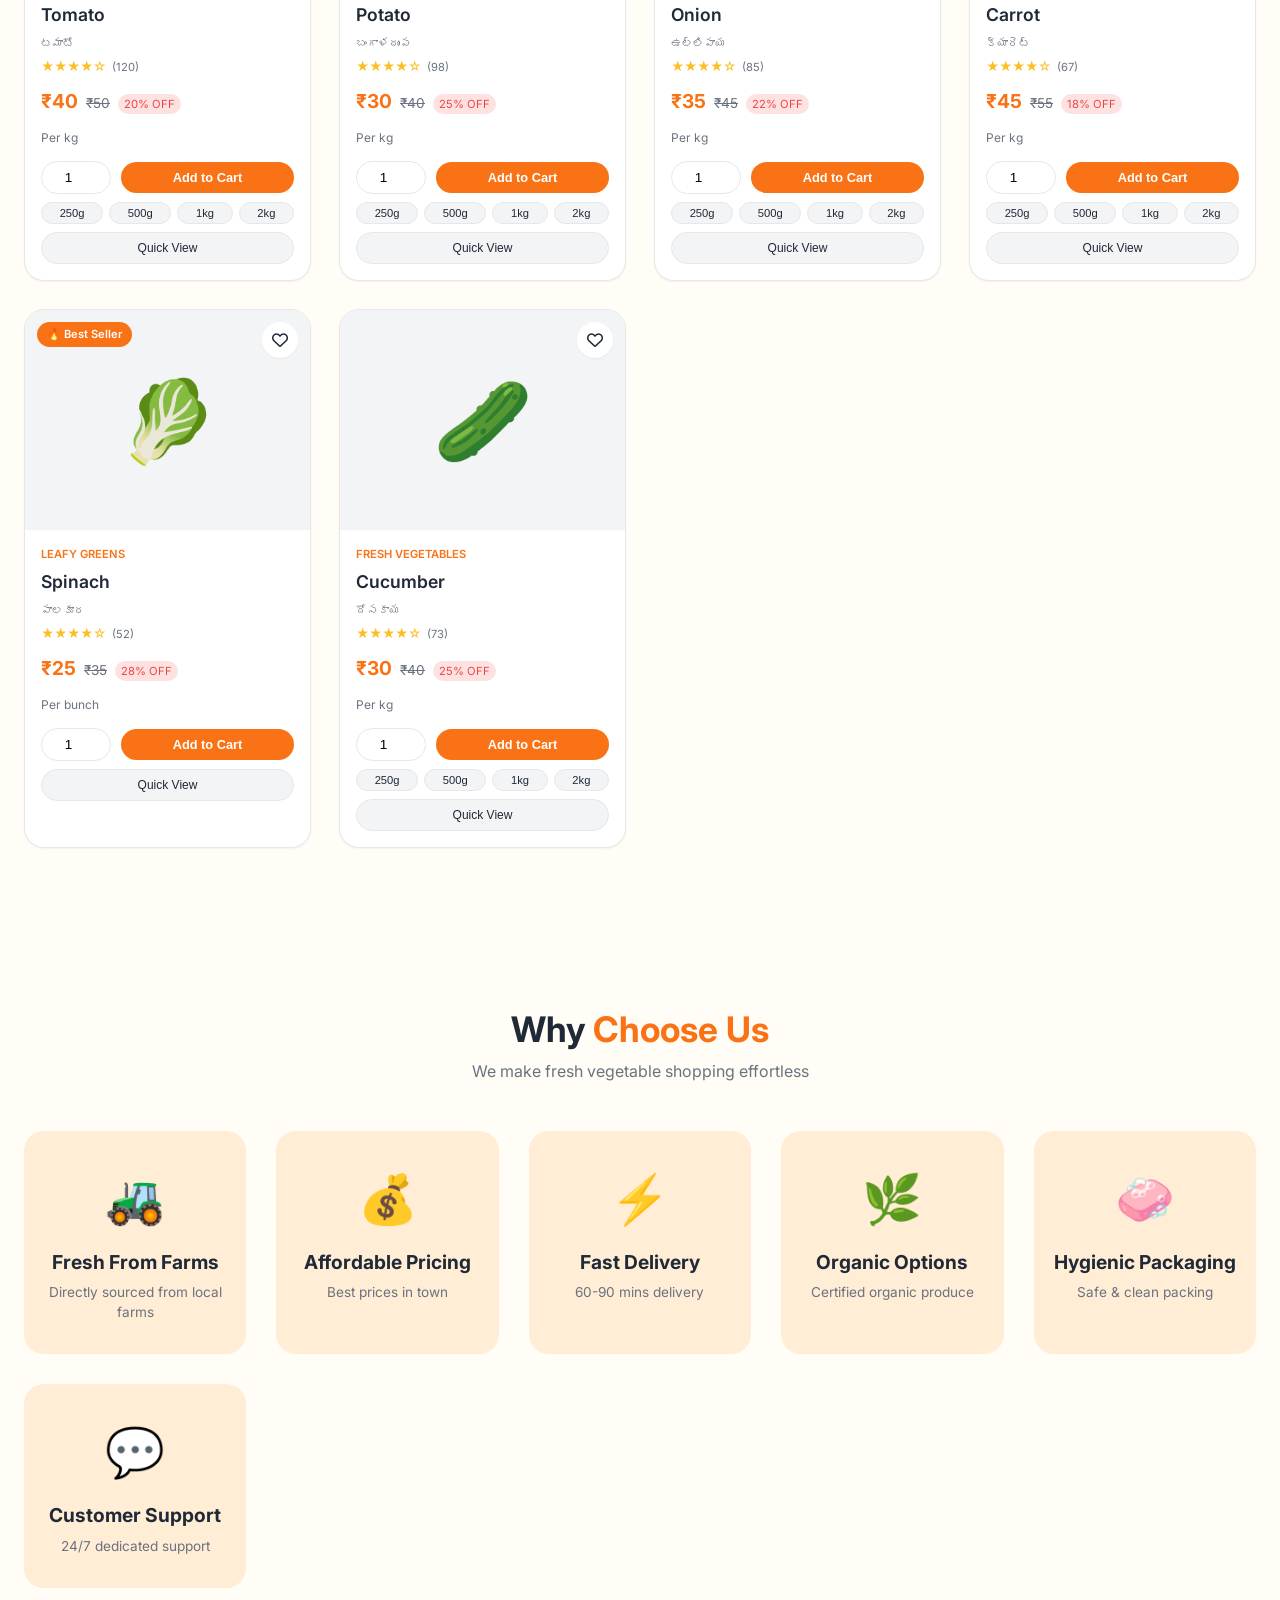
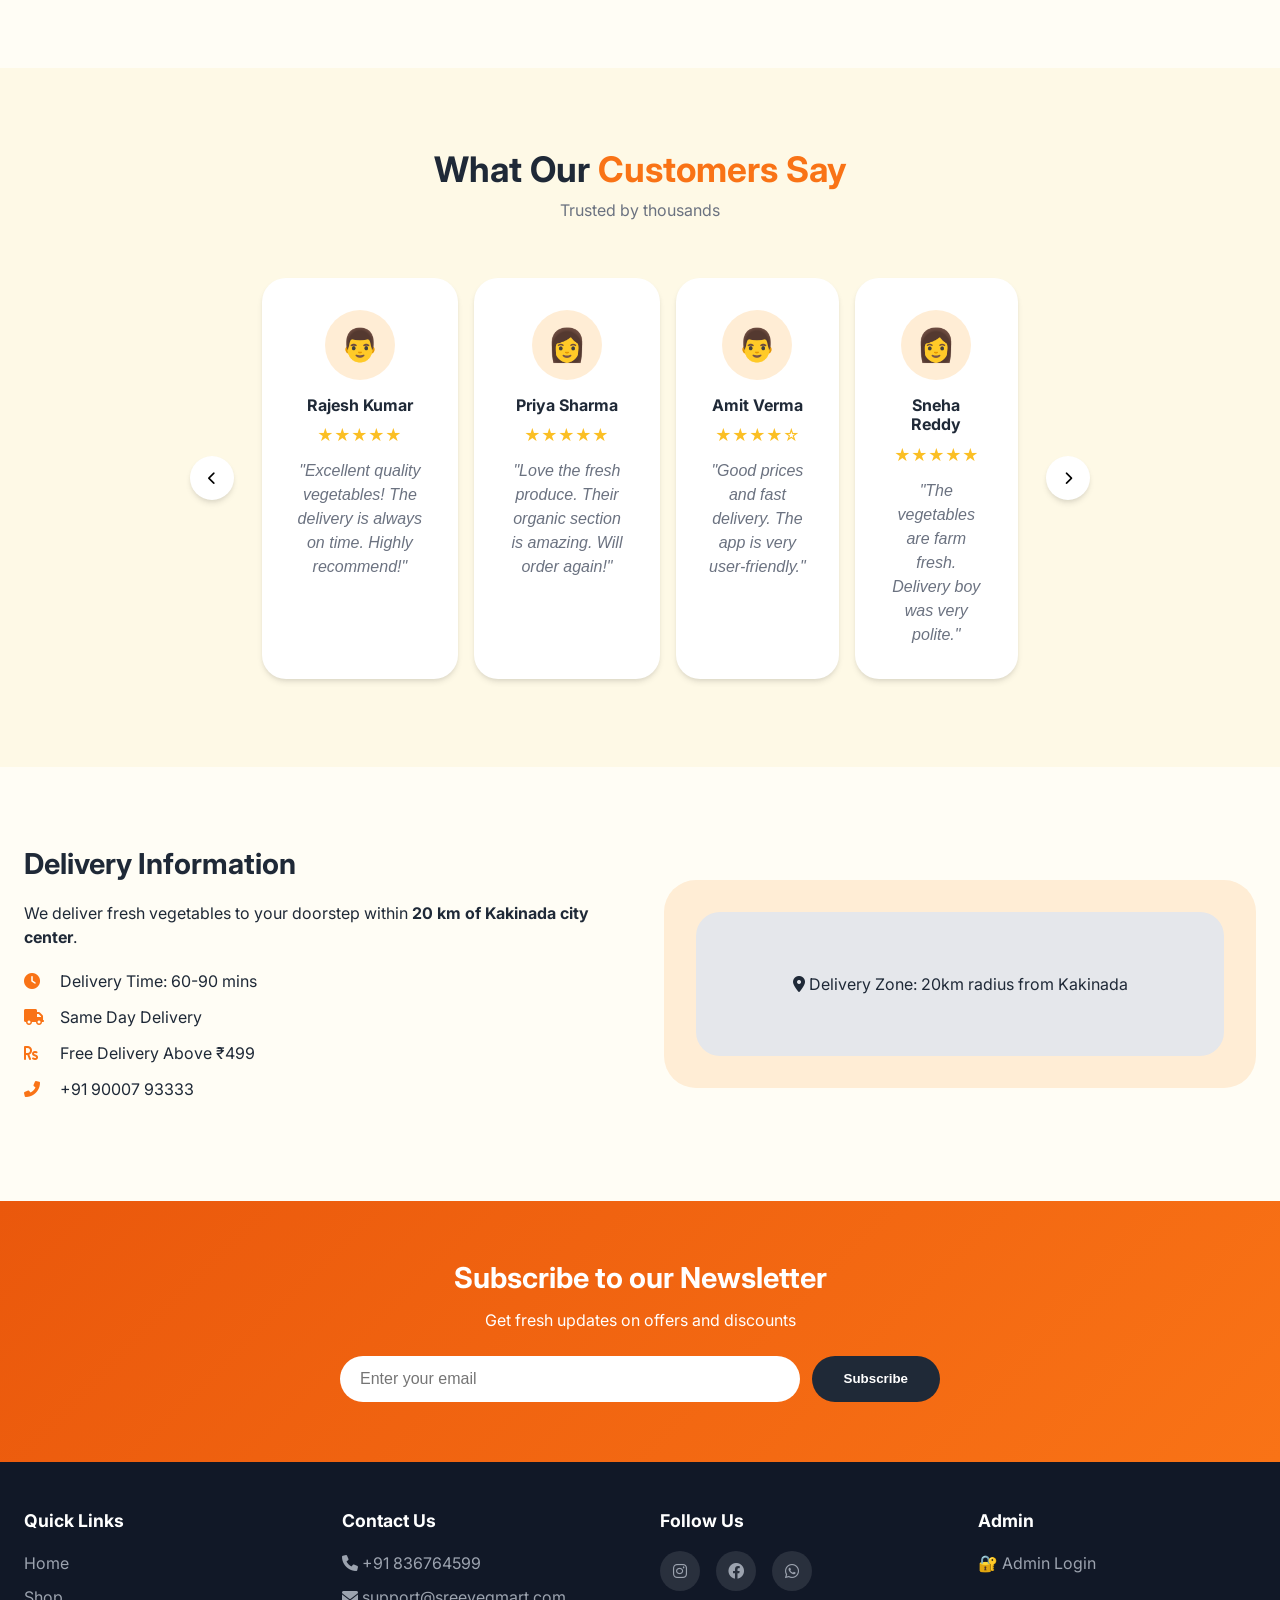
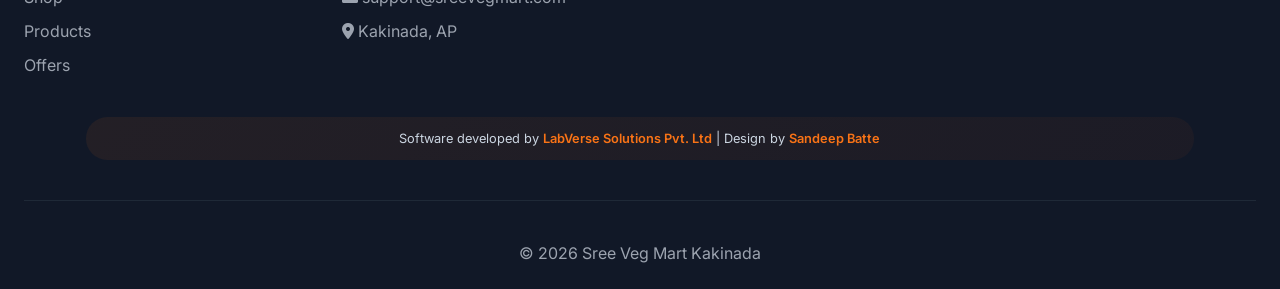
==== commit 93bc34f2: "Update index.html" ====
--- a/index.html
+++ b/index.html
@@ -38,26 +38,32 @@
   </nav>
 
   <main>
-    <!-- Hero Section -->
-    <section class="hero" id="home">
-      <div class="hero-overlay"></div>
-      <div class="hero-content">
-        <div class="hero-text">
-          <h1>Farm Fresh Vegetables <br>Delivered To Your Doorstep</h1>
-          <p>Fresh from local farms. Fast delivery. Best prices.</p>
-          <div class="hero-buttons">
-            <button class="btn-primary" id="shopNowBtn">Shop Now <i class="fas fa-arrow-right"></i></button>
-            <button class="btn-secondary" id="exploreCategoriesBtn">Explore Categories</button>
-          </div>
-          <div class="hero-stats">
-            <div class="stat"><span class="stat-number">5000+</span><span class="stat-label">Orders Delivered</span></div>
-            <div class="stat"><span class="stat-number">80+</span><span class="stat-label">Products</span></div>
-            <div class="stat"><span class="stat-number">Same Day</span><span class="stat-label">Delivery</span></div>
-          </div>
-        </div>
-        <div class="hero-image"><img src="https://images.unsplash.com/photo-1610348725531-843dff563e2c?w=600&auto=format" alt="Fresh Vegetables"></div>
-      </div>
-    </section>
+    <!-- Hero Section with Background Video -->
+<section class="hero" id="home">
+  <!-- Background Video -->
+  <video class="hero-video" autoplay loop muted playsinline>
+    <source src="https://res.cloudinary.com/dahh1ibxe/video/upload/v1781322945/PROMOTIONAL_VIDEO_PROMPT__klcuu1.mp4" type="video/mp4">
+    <!-- Fallback image if video fails -->
+    Your browser does not support the video tag.
+  </video>
+  <div class="hero-overlay"></div>
+  <div class="hero-content">
+    <div class="hero-text">
+      <h1>Farm Fresh Vegetables <br>Delivered To Your Doorstep</h1>
+      <p>Fresh from local farms. Fast delivery. Best prices.</p>
+      <div class="hero-buttons">
+        <button class="btn-primary" id="shopNowBtn">Shop Now <i class="fas fa-arrow-right"></i></button>
+        <button class="btn-secondary" id="exploreCategoriesBtn">Explore Categories</button>
+      </div>
+      <div class="hero-stats">
+        <div class="stat"><span class="stat-number">5000+</span><span class="stat-label">Orders Delivered</span></div>
+        <div class="stat"><span class="stat-number">80+</span><span class="stat-label">Products</span></div>
+        <div class="stat"><span class="stat-number">Same Day</span><span class="stat-label">Delivery</span></div>
+      </div>
+    </div>
+    <div class="hero-image"><img src="https://images.unsplash.com/photo-1610348725531-843dff563e2c?w=600&auto=format" alt="Fresh Vegetables"></div>
+  </div>
+</section>
 
     <!-- Categories -->
     <section class="categories" id="categories">
@@ -71,7 +77,7 @@
       <div class="product-grid" id="productGrid"></div>
     </section>
 
-    <!-- Promo Banner -->
+    <!-- Promo Banner
     <section class="promo-banner" id="offers">
       <div class="promo-content">
         <div class="promo-text">
@@ -82,7 +88,7 @@
         </div>
         <div class="promo-badge"><span>🎯</span><div>Free Delivery<br>Above ₹499</div></div>
       </div>
-    </section>
+    </section> -->
 
     <!-- Why Choose Us -->
     <section class="features">
@@ -136,26 +142,27 @@
 
   <!-- Cart Drawer -->
   <div class="cart-drawer" id="cartDrawer">
-    <div class="cart-drawer-header">
-      <h3>Your Cart <span id="cartDrawerCount">0</span></h3>
-      <div><button class="clear-cart-btn" id="clearCartBtn">🗑️ Clear</button><button class="close-drawer" id="closeDrawer">&times;</button></div>
-    </div>
-    <div class="cart-drawer-items" id="cartDrawerItems"></div>
-    <div class="cart-drawer-coupon"><input type="text" placeholder="Coupon code" id="couponCode"><button id="applyCoupon">Apply</button></div>
-    <div class="cart-drawer-details">
-      <div class="input-field"><label>Full Name</label><input type="text" id="checkoutName" placeholder="Enter your full name"></div>
-      <div class="input-field"><label>Mobile Number</label><input type="tel" id="checkoutMobile" placeholder="10-digit mobile number"></div>
-      <div class="input-field"><label>Delivery Address</label><textarea id="checkoutAddress" rows="2" placeholder="House No., Street, Landmark, City, Pincode"></textarea><button type="button" id="getLocationBtn" class="location-btn">📍 Get Current Location</button></div>
-    </div>
-    <div class="cart-drawer-summary">
-      <div class="summary-row">Subtotal: <span id="drawerSubtotal">₹0</span></div>
-      <div class="summary-row">Delivery: <span id="drawerDelivery">₹0</span></div>
-      <div class="summary-row discount-row" id="discountRow" style="display:none;">Discount: <span id="drawerDiscount">₹0</span></div>
-      <div class="summary-row total">Total: <span id="drawerTotal">₹0</span></div>
-      <button class="checkout-btn" id="checkoutBtn">Place Order (COD)</button>
-      <button class="continue-shopping" id="continueShopping">Continue Shopping</button>
-    </div>
-  </div>
+  <div class="cart-drawer-header">
+    <h3>Your Cart <span id="cartDrawerCount">0</span></h3>
+    <div><button class="clear-cart-btn" id="clearCartBtn">🗑️ Clear</button><button class="close-drawer" id="closeDrawer">&times;</button></div>
+  </div>
+  <div class="cart-drawer-items" id="cartDrawerItems"></div>
+  <!-- No coupon row -->
+  <div class="cart-drawer-details">
+    <div class="input-field"><label>Full Name</label><input type="text" id="checkoutName" placeholder="Enter your full name"></div>
+    <div class="input-field"><label>Mobile Number</label><input type="tel" id="checkoutMobile" placeholder="10-digit mobile number"></div>
+    <div class="input-field"><label>Delivery Address</label><textarea id="checkoutAddress" rows="2" placeholder="House No., Street, Landmark, City, Pincode"></textarea>
+    <button type="button" id="getLocationBtn" class="location-btn">📍 Get Current Location</button></div>
+  </div>
+  <div class="cart-drawer-summary">
+    <div class="summary-row">Subtotal: <span id="drawerSubtotal">₹0</span></div>
+    <div class="summary-row">Delivery: <span id="drawerDelivery">₹0</span></div>
+    <!-- No discount row -->
+    <div class="summary-row total">Total: <span id="drawerTotal">₹0</span></div>
+    <button class="checkout-btn" id="checkoutBtn">Place Order (COD)</button>
+    <button class="continue-shopping" id="continueShopping">Continue Shopping</button>
+  </div>
+</div>
   <div class="drawer-overlay" id="drawerOverlay"></div>
 
   <!-- Quick View Modal -->
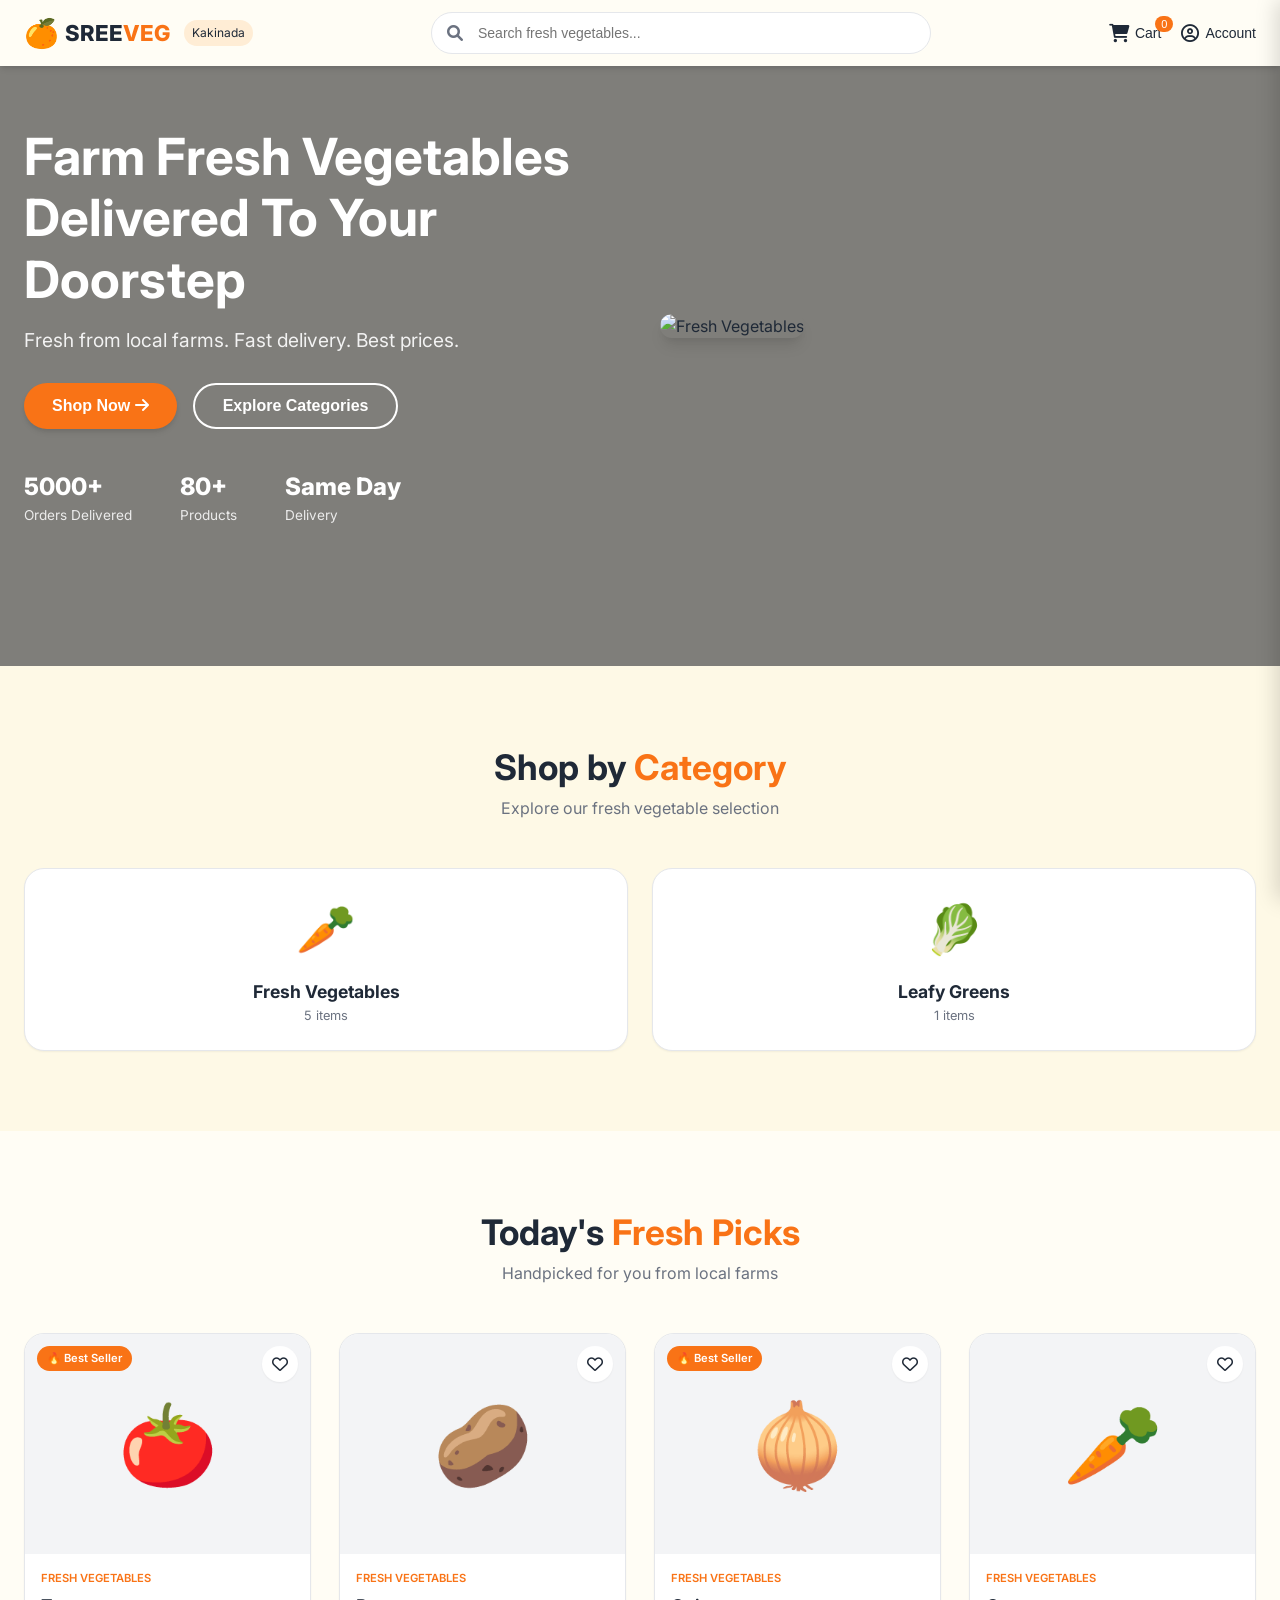
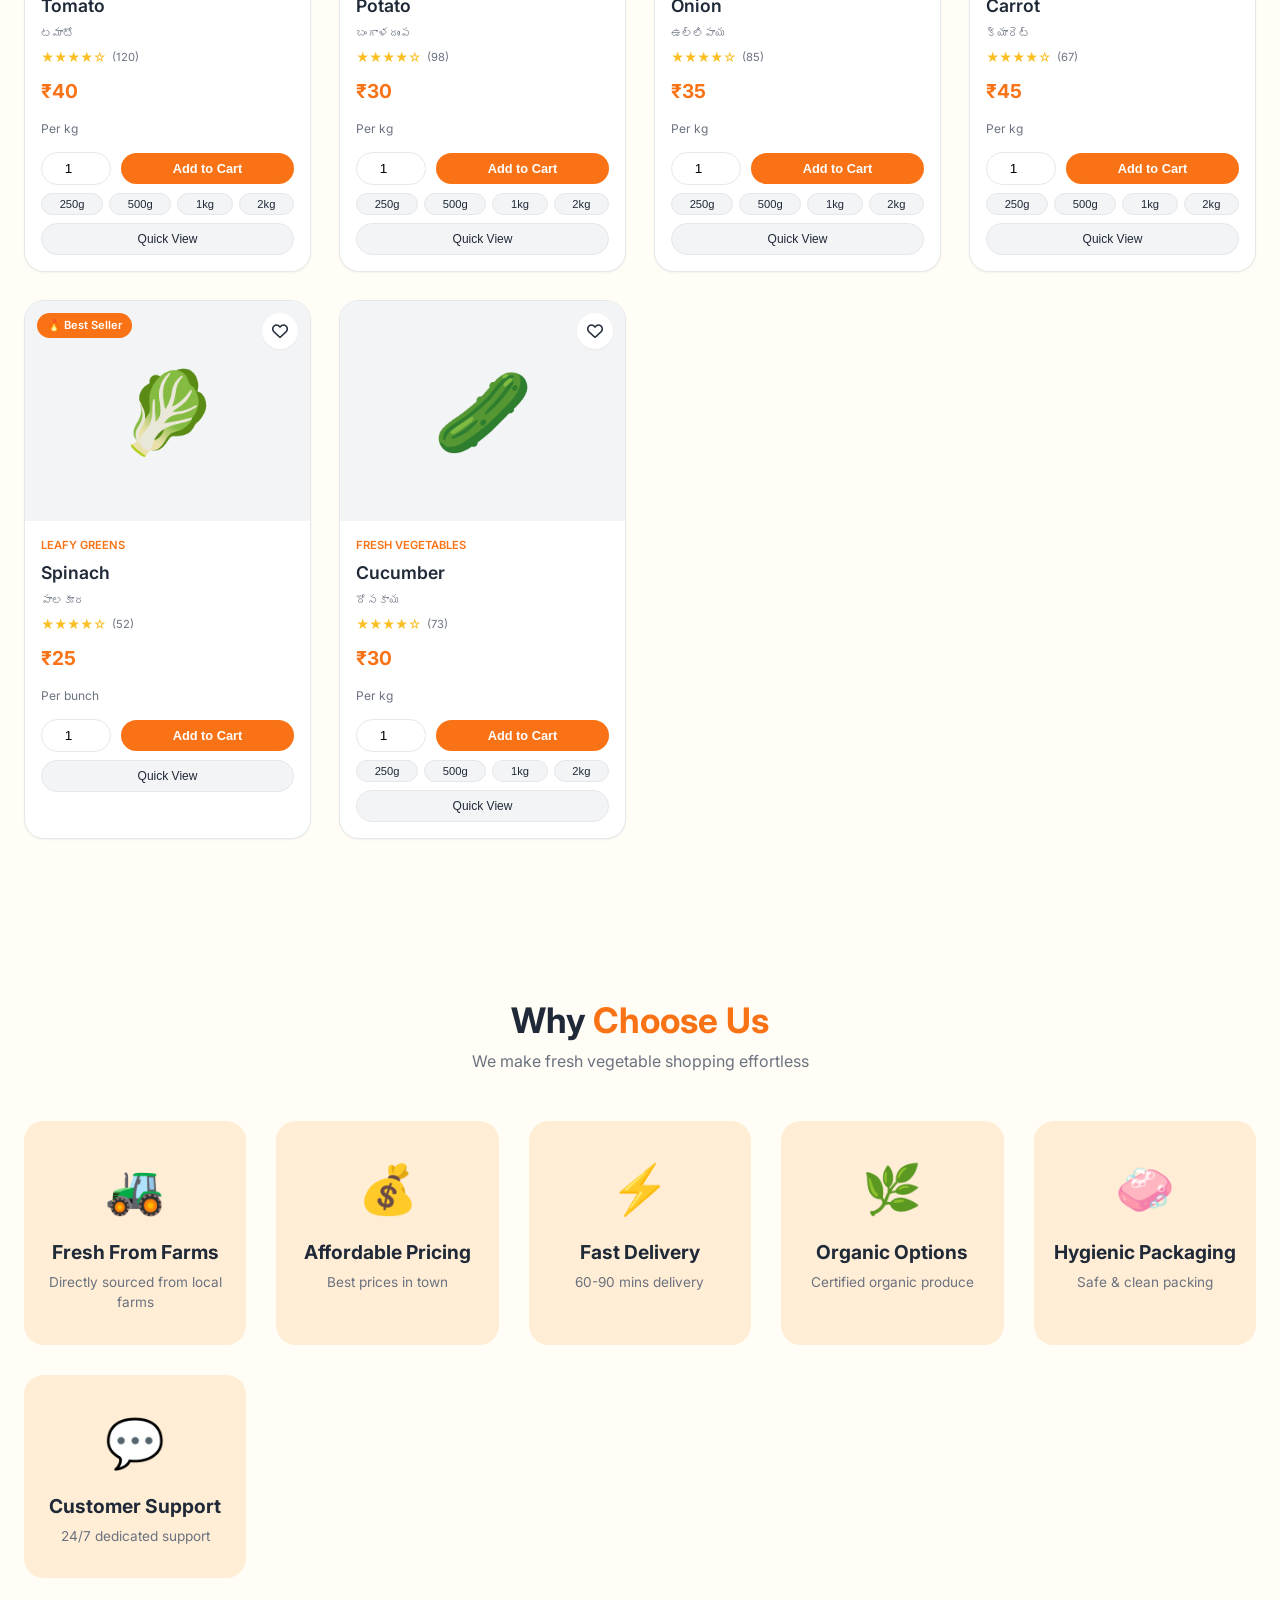
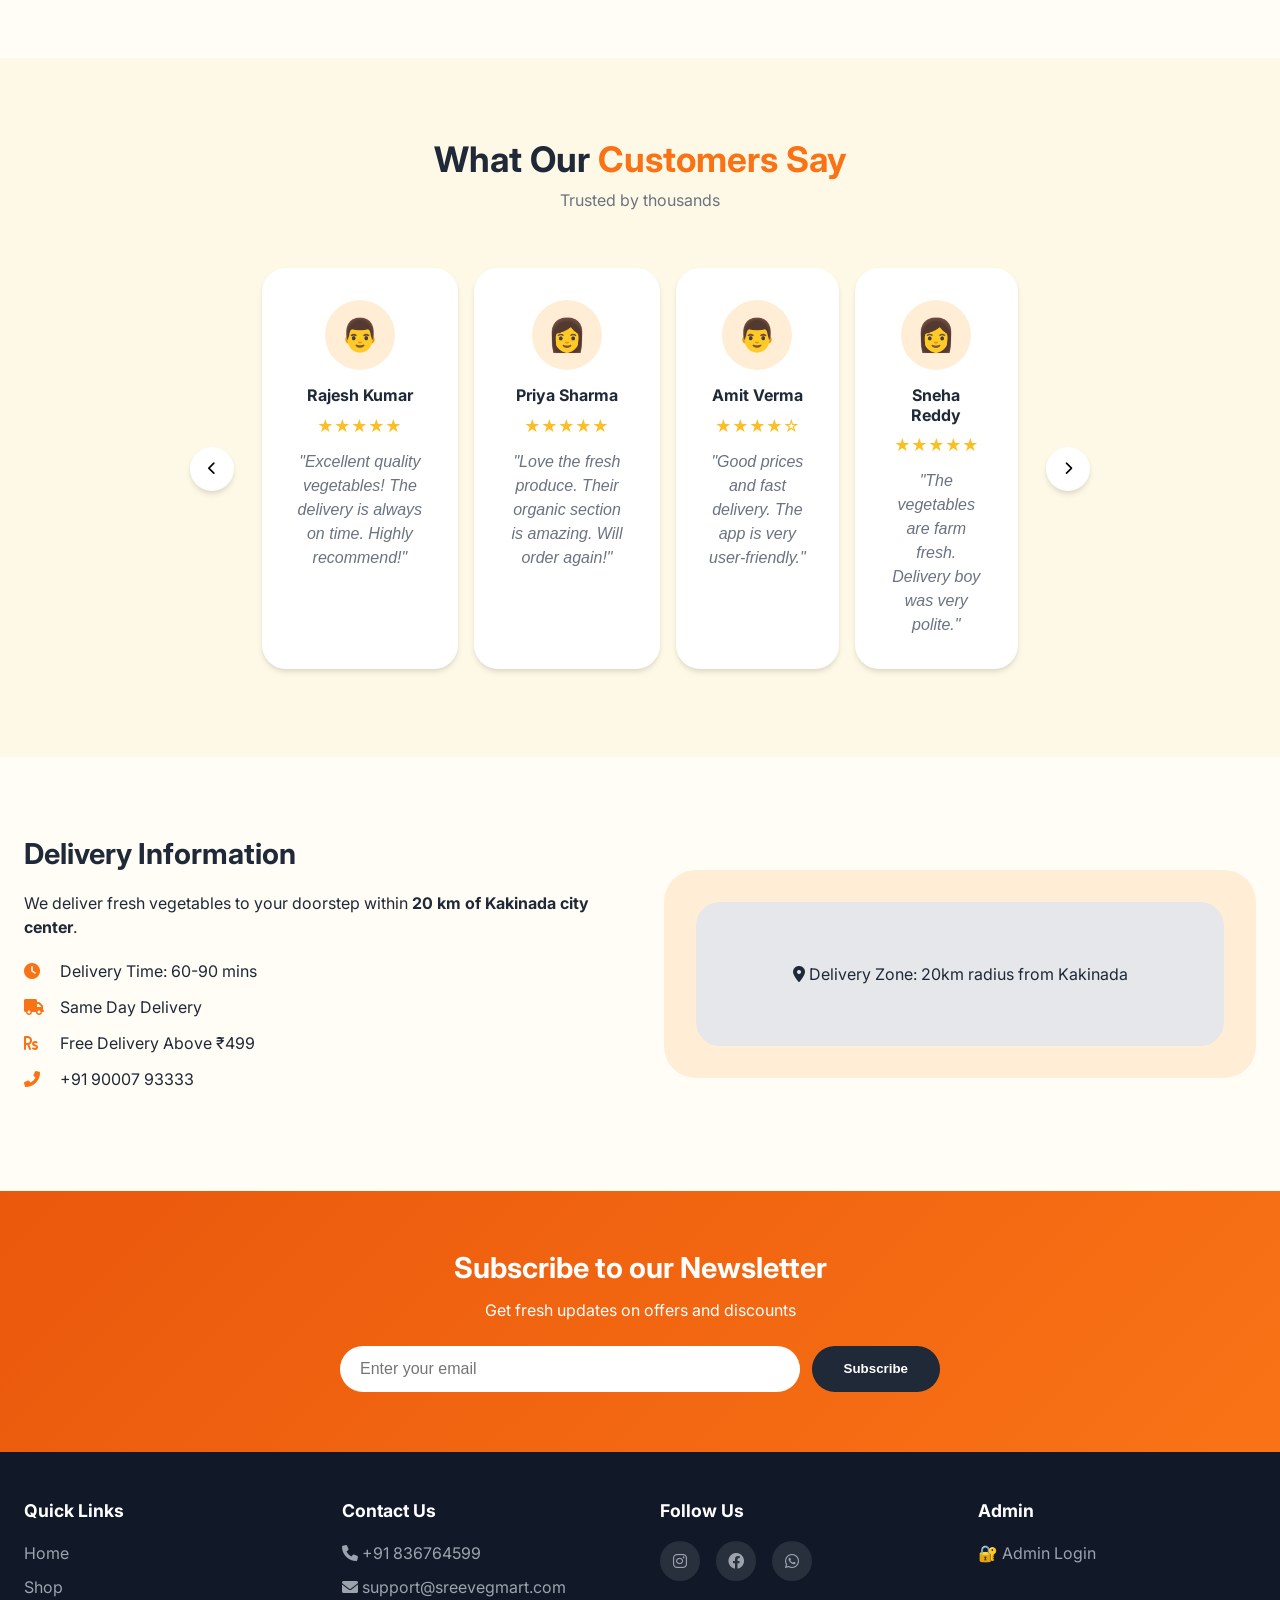
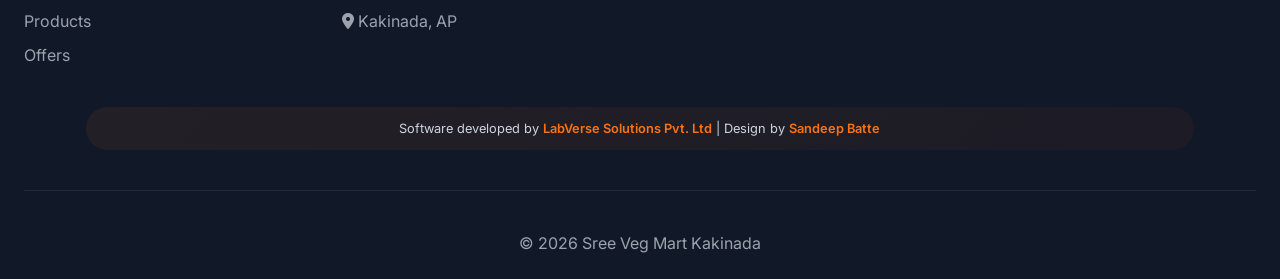
==== commit a78366b8: "Remove wishlist buttons from navigation Removed wishlist buttons from the navigation and mobile menu" ====
--- a/index.html
+++ b/index.html
@@ -22,7 +22,7 @@
         <input type="text" id="globalSearch" placeholder="Search fresh vegetables...">
       </div>
       <div class="nav-actions">
-        <button class="nav-icon wishlist-btn"><i class="far fa-heart"></i><span>Wishlist</span></button>
+        <!-- Wishlist button removed -->
         <button class="nav-icon cart-btn" id="cartBtn"><i class="fas fa-shopping-cart"></i><span>Cart</span><span class="cart-count" id="cartCountDesktop">0</span></button>
         <button class="nav-icon user-btn" id="userBtn"><i class="far fa-user-circle"></i><span>Account</span></button>
       </div>
@@ -31,7 +31,7 @@
     <div class="mobile-menu" id="mobileMenu">
       <a href="#home">Home</a><a href="#categories">Categories</a><a href="#products">Products</a>
       <a href="#offers">Offers</a><a href="#contact">Contact</a>
-      <button class="mobile-wishlist"><i class="far fa-heart"></i> Wishlist</button>
+      <!-- Mobile wishlist button removed -->
       <button class="mobile-cart"><i class="fas fa-shopping-cart"></i> Cart</button>
       <button class="mobile-user"><i class="far fa-user-circle"></i> Account</button>
     </div>
@@ -40,10 +40,8 @@
   <main>
     <!-- Hero Section with Background Video -->
 <section class="hero" id="home">
-  <!-- Background Video -->
   <video class="hero-video" autoplay loop muted playsinline>
     <source src="https://res.cloudinary.com/dahh1ibxe/video/upload/v1781322945/PROMOTIONAL_VIDEO_PROMPT__klcuu1.mp4" type="video/mp4">
-    <!-- Fallback image if video fails -->
     Your browser does not support the video tag.
   </video>
   <div class="hero-overlay"></div>
@@ -76,19 +74,6 @@
       <div class="section-header"><h2>Today's <span>Fresh Picks</span></h2><p>Handpicked for you from local farms</p></div>
       <div class="product-grid" id="productGrid"></div>
     </section>
-
-    <!-- Promo Banner
-    <section class="promo-banner" id="offers">
-      <div class="promo-content">
-        <div class="promo-text">
-          <span class="promo-tag">Limited Time Offer</span>
-          <h3>Flat 20% Off on First Order</h3>
-          <p>Use code: <strong>FRESH20</strong> at checkout</p>
-          <button class="btn-promo" id="copyCodeBtn">Copy Code</button>
-        </div>
-        <div class="promo-badge"><span>🎯</span><div>Free Delivery<br>Above ₹499</div></div>
-      </div>
-    </section> -->
 
     <!-- Why Choose Us -->
     <section class="features">
@@ -147,7 +132,6 @@
     <div><button class="clear-cart-btn" id="clearCartBtn">🗑️ Clear</button><button class="close-drawer" id="closeDrawer">&times;</button></div>
   </div>
   <div class="cart-drawer-items" id="cartDrawerItems"></div>
-  <!-- No coupon row -->
   <div class="cart-drawer-details">
     <div class="input-field"><label>Full Name</label><input type="text" id="checkoutName" placeholder="Enter your full name"></div>
     <div class="input-field"><label>Mobile Number</label><input type="tel" id="checkoutMobile" placeholder="10-digit mobile number"></div>
@@ -157,7 +141,6 @@
   <div class="cart-drawer-summary">
     <div class="summary-row">Subtotal: <span id="drawerSubtotal">₹0</span></div>
     <div class="summary-row">Delivery: <span id="drawerDelivery">₹0</span></div>
-    <!-- No discount row -->
     <div class="summary-row total">Total: <span id="drawerTotal">₹0</span></div>
     <button class="checkout-btn" id="checkoutBtn">Place Order (COD)</button>
     <button class="continue-shopping" id="continueShopping">Continue Shopping</button>
@@ -192,21 +175,21 @@
   <script src="https://www.gstatic.com/firebasejs/10.8.0/firebase-app-compat.js"></script>
   <script src="https://www.gstatic.com/firebasejs/10.8.0/firebase-firestore-compat.js"></script>
 
-  <!-- Firebase config – REPLACE WITH YOUR OWN -->
   <script>
     const firebaseConfig = {
-  apiKey: "AIzaSyBVXWlsrhuAEpf5OdxhKmBX8bllcttAvuY",
-  authDomain: "sree-veg-mart.firebaseapp.com",
-  projectId: "sree-veg-mart",
-  storageBucket: "sree-veg-mart.firebasestorage.app",
-  messagingSenderId: "254694157204",
-  appId: "1:254694157204:web:f37a2a3f4d9e42fd483d81",
-  measurementId: "G-9L57FMC48M"
-};
+      apiKey: "AIzaSyBVXWlsrhuAEpf5OdxhKmBX8bllcttAvuY",
+      authDomain: "sree-veg-mart.firebaseapp.com",
+      projectId: "sree-veg-mart",
+      storageBucket: "sree-veg-mart.firebasestorage.app",
+      messagingSenderId: "254694157204",
+      appId: "1:254694157204:web:f37a2a3f4d9e42fd483d81",
+      measurementId: "G-9L57FMC48M"
+    };
     firebase.initializeApp(firebaseConfig);
     const db = firebase.firestore();
   </script>
 
+  <script src="image-urls.js"></script>
   <script src="script.js"></script>
 </body>
 </html>
--- a/style.css
+++ b/style.css
@@ -213,13 +213,23 @@
   font-size: 16px;
 }
 
+/* Hero Section */
 .hero {
   position: relative;
-  background: linear-gradient(135deg, #7B2D0D 0%, var(--primary-orange) 100%);
+  overflow: hidden;
   min-height: 600px;
-  display: flex;
-  align-items: center;
-  overflow: hidden;
+}
+.hero-video {
+  position: absolute;
+  top: 50%;
+  left: 50%;
+  min-width: 100%;
+  min-height: 100%;
+  width: auto;
+  height: auto;
+  transform: translate(-50%, -50%);
+  object-fit: cover;
+  z-index: 0;
 }
 .hero-overlay {
   position: absolute;
@@ -227,7 +237,8 @@
   left: 0;
   width: 100%;
   height: 100%;
-  background: rgba(0,0,0,0.3);
+  background: rgba(0,0,0,0.5);
+  z-index: 1;
 }
 .hero-content {
   max-width: 1400px;
@@ -251,6 +262,7 @@
 .hero-image { flex: 1; }
 .hero-image img { width: 100%; max-width: 500px; border-radius: 32px; box-shadow: var(--shadow-lg); }
 
+/* Categories - Horizontal scroll on mobile */
 .categories {
   padding: 80px 24px;
   background: var(--cream-dark);
@@ -262,6 +274,32 @@
   grid-template-columns: repeat(auto-fit, minmax(180px, 1fr));
   gap: 24px;
 }
+@media (max-width: 768px) {
+  .categories-grid {
+    display: flex;
+    flex-wrap: nowrap;
+    overflow-x: auto;
+    gap: 16px;
+    scrollbar-width: thin;
+    -webkit-overflow-scrolling: touch;
+    padding-bottom: 8px;
+  }
+  .category-card {
+    flex: 0 0 auto;
+    width: 140px;
+    padding: 16px 12px;
+  }
+  .category-card .category-icon {
+    font-size: 36px;
+  }
+  .category-card h4 {
+    font-size: 0.9rem;
+  }
+  .category-card p {
+    font-size: 0.7rem;
+  }
+}
+
 .category-card {
   background: var(--white);
   border-radius: 20px;
@@ -281,6 +319,7 @@
 .category-card h4 { font-size: 1.1rem; margin-bottom: 4px; }
 .category-card p { font-size: 0.8rem; color: var(--gray-text); }
 
+/* Products grid - compact on mobile */
 .featured-products {
   padding: 80px 24px;
   max-width: 1400px;
@@ -291,10 +330,97 @@
   grid-template-columns: repeat(auto-fill, minmax(280px, 1fr));
   gap: 28px;
 }
-@media (max-width: 640px) {
+/* Mobile fixes: ensure two columns, prevent overflow */
+@media (max-width: 768px) {
   .product-grid {
     grid-template-columns: repeat(2, 1fr);
     gap: 12px;
+  }
+  .product-card {
+    border-radius: 16px;
+    overflow: hidden;
+  }
+  .product-image {
+    height: 140px;
+  }
+  .product-image div {
+    font-size: 48px !important;
+    height: 140px !important;
+  }
+  .product-info {
+    padding: 10px;
+  }
+  .product-name {
+    font-size: 0.9rem;
+    word-break: break-word;
+    overflow-wrap: break-word;
+  }
+  .product-name-telugu {
+    font-size: 0.65rem;
+    word-break: break-word;
+    overflow-wrap: break-word;
+  }
+  .product-price-row .current-price {
+    font-size: 1rem;
+  }
+  .product-unit {
+    font-size: 0.65rem;
+    margin-bottom: 8px;
+  }
+  .quantity-add {
+    flex-direction: column;
+    gap: 6px;
+  }
+  .product-quantity {
+    width: 100%;
+    padding: 6px;
+    font-size: 0.75rem;
+  }
+  .add-to-cart-btn {
+    width: 100%;
+    padding: 6px;
+    font-size: 0.7rem;
+  }
+  .quick-qty-buttons {
+    gap: 4px;
+  }
+  .quick-qty {
+    font-size: 0.6rem;
+    padding: 3px 5px;
+  }
+  .wishlist-icon {
+    width: 28px;
+    height: 28px;
+    font-size: 12px;
+    top: 8px;
+    right: 8px;
+  }
+  .product-rating {
+    margin-bottom: 6px;
+  }
+  .stars {
+    font-size: 0.65rem;
+  }
+  .review-count {
+    font-size: 0.6rem;
+  }
+  .discount-badge {
+    font-size: 0.6rem;
+    padding: 1px 4px;
+  }
+  .out-of-stock {
+    font-size: 0.7rem;
+    padding: 4px 8px;
+  }
+  .product-badge {
+    font-size: 0.6rem;
+    padding: 2px 6px;
+    top: 8px;
+    left: 8px;
+  }
+  .quickview-btn {
+    font-size: 0.65rem;
+    padding: 6px 8px;
   }
 }
 @media (max-width: 480px) {
@@ -302,7 +428,62 @@
     grid-template-columns: repeat(2, 1fr);
     gap: 10px;
   }
-}
+  .product-card {
+    border-radius: 12px;
+  }
+  .product-image {
+    height: 110px;
+  }
+  .product-image div {
+    font-size: 36px !important;
+    height: 110px !important;
+  }
+  .product-info {
+    padding: 8px;
+  }
+  .product-name {
+    font-size: 0.8rem;
+  }
+  .product-name-telugu {
+    font-size: 0.6rem;
+  }
+  .current-price {
+    font-size: 0.85rem;
+  }
+  .product-unit {
+    font-size: 0.6rem;
+  }
+  .add-to-cart-btn {
+    padding: 5px;
+    font-size: 0.65rem;
+  }
+  .quick-qty {
+    font-size: 0.55rem;
+    padding: 2px 4px;
+  }
+  .wishlist-icon {
+    width: 24px;
+    height: 24px;
+    font-size: 10px;
+    top: 6px;
+    right: 6px;
+  }
+  .out-of-stock {
+    font-size: 0.65rem;
+    padding: 3px 6px;
+  }
+  .product-badge {
+    font-size: 0.55rem;
+    padding: 2px 5px;
+    top: 6px;
+    left: 6px;
+  }
+  .quickview-btn {
+    font-size: 0.6rem;
+    padding: 5px 6px;
+  }
+}
+
 .product-card {
   background: var(--white);
   border-radius: 20px;
@@ -334,6 +515,24 @@
   font-weight: 600;
   z-index: 2;
 }
+.out-of-stock {
+  position: absolute;
+  top: 0;
+  left: 0;
+  width: 100%;
+  height: 100%;
+  background: rgba(0,0,0,0.65);
+  display: flex;
+  align-items: center;
+  justify-content: center;
+  font-weight: 600;
+  color: white;
+  font-size: 0.9rem;
+  z-index: 3;
+  backdrop-filter: blur(3px);
+  text-transform: uppercase;
+  letter-spacing: 0.5px;
+}
 .wishlist-icon {
   position: absolute;
   top: 12px;
@@ -358,15 +557,25 @@
   text-transform: uppercase;
   margin-bottom: 6px;
 }
-.product-name { font-size: 1.1rem; font-weight: 600; margin-bottom: 6px; }
-.product-name-telugu { font-size: 0.7rem; color: var(--gray-text); margin-bottom: 6px; }
+.product-name {
+  font-size: 1.1rem;
+  font-weight: 600;
+  margin-bottom: 6px;
+  word-break: break-word;
+  overflow-wrap: break-word;
+}
+.product-name-telugu {
+  font-size: 0.7rem;
+  color: var(--gray-text);
+  margin-bottom: 6px;
+  word-break: break-word;
+  overflow-wrap: break-word;
+}
 .product-rating { display: flex; align-items: center; gap: 6px; margin-bottom: 10px; }
 .stars { color: #fbbf24; font-size: 0.8rem; }
 .review-count { font-size: 0.7rem; color: var(--gray-text); }
-.product-price-row { display: flex; align-items: baseline; gap: 8px; margin-bottom: 14px; }
+.product-price-row { display: flex; align-items: baseline; gap: 8px; margin-bottom: 14px; flex-wrap: wrap; }
 .current-price { font-size: 1.2rem; font-weight: 700; color: var(--primary-orange); }
-.original-price { font-size: 0.85rem; color: var(--gray-text); text-decoration: line-through; }
-.discount-badge { font-size: 0.7rem; background: #fee2e2; color: #ef4444; padding: 2px 6px; border-radius: 50px; }
 .product-unit { font-size: 0.75rem; color: var(--gray-text); margin-bottom: 14px; }
 .quantity-add { display: flex; gap: 10px; align-items: center; margin-top: 12px; flex-wrap: wrap; }
 .product-quantity {
@@ -405,6 +614,49 @@
 }
 .quickview-btn:hover { background: #e5e7eb; border-color: var(--primary-orange); color: var(--primary-orange); }
 
+/* Quick Quantity Buttons */
+.quick-qty-buttons {
+  display: flex;
+  gap: 6px;
+  margin-top: 8px;
+  flex-wrap: wrap;
+}
+.quick-qty {
+  background: #f3f4f6;
+  border: 1px solid #e5e7eb;
+  color: #1f2937;
+  padding: 4px 8px;
+  border-radius: 40px;
+  font-size: 0.7rem;
+  font-weight: 500;
+  cursor: pointer;
+  transition: all 0.2s ease;
+  flex: 1 0 auto;
+  text-align: center;
+}
+.quick-qty:hover {
+  background: var(--primary-orange);
+  border-color: var(--primary-orange);
+  color: white;
+  transform: translateY(-1px);
+}
+@media (max-width: 480px) {
+  .quick-qty {
+    font-size: 0.6rem;
+    padding: 3px 5px;
+  }
+}
+@media (max-width: 640px) {
+  .quick-qty-buttons {
+    justify-content: space-between;
+  }
+  .quick-qty {
+    flex: 1;
+    text-align: center;
+  }
+}
+
+/* Promo Banner (optional, kept but can be hidden) */
 .promo-banner {
   background: linear-gradient(135deg, var(--dark-orange), var(--primary-orange));
   margin: 40px 24px;
@@ -443,6 +695,7 @@
 }
 .promo-badge span { font-size: 2rem; display: block; }
 
+/* Features & Why Choose Us */
 .features {
   padding: 80px 24px;
   max-width: 1400px;
@@ -465,6 +718,7 @@
 .feature-card h4 { font-size: 1.2rem; margin-bottom: 8px; }
 .feature-card p { font-size: 0.85rem; color: var(--gray-text); }
 
+/* Testimonials */
 .testimonials {
   padding: 80px 24px;
   background: var(--cream-dark);
@@ -512,6 +766,7 @@
 .testimonial-rating { color: #fbbf24; margin-bottom: 12px; }
 .testimonial-text { color: var(--gray-text); font-style: italic; }
 
+/* Delivery Info */
 .delivery-info {
   padding: 80px 24px;
   max-width: 1400px;
@@ -530,6 +785,7 @@
 .delivery-map { background: var(--light-orange); border-radius: 32px; padding: 32px; text-align: center; }
 .map-placeholder { background: #E5E7EB; border-radius: 24px; padding: 60px 20px; }
 
+/* Newsletter */
 .newsletter {
   background: linear-gradient(135deg, var(--dark-orange), var(--primary-orange));
   padding: 60px 24px;
@@ -543,6 +799,7 @@
 .newsletter-form button { background: var(--dark-text); color: white; border: none; padding: 14px 32px; border-radius: 50px; font-weight: 600; cursor: pointer; transition: var(--transition); }
 .newsletter-form button:hover { background: #111827; }
 
+/* Footer */
 .footer {
   background: #111827;
   color: #9CA3AF;
@@ -671,16 +928,6 @@
 }
 .cart-item-total { font-weight: 600; margin-left: auto; white-space: nowrap; }
 .remove-item { background: none; border: none; color: #ef4444; cursor: pointer; font-size: 1rem; margin-left: 8px; }
-.cart-drawer-coupon {
-  padding: 16px 20px;
-  border-top: 1px solid #E5E7EB;
-  display: flex;
-  gap: 10px;
-  align-items: center;
-  flex-wrap: nowrap;
-}
-.cart-drawer-coupon input { flex: 1; padding: 10px 16px; border: 1px solid #E5E7EB; border-radius: 50px; font-size: 0.9rem; }
-.cart-drawer-coupon button { background: var(--dark-text); color: white; border: none; padding: 10px 20px; border-radius: 50px; cursor: pointer; white-space: nowrap; }
 .cart-drawer-details {
   padding: 16px 20px;
   border-top: 1px solid #e5e7eb;
@@ -832,103 +1079,309 @@
   cursor: pointer;
 }
 
-/* Responsive */
+/* ========== COMPREHENSIVE MOBILE FIXES ========== */
 @media (max-width: 768px) {
-  .nav-container { flex-wrap: wrap; }
-  .nav-search { order: 3; width: 100%; max-width: 100%; margin-top: 12px; }
-  .nav-actions { order: 2; }
-  .hamburger { order: 1; display: flex; }
-  .mobile-menu.active { display: flex; order: 4; width: 100%; }
-  .hero-content { flex-direction: column; text-align: center; }
-  .hero-text h1 { font-size: 1.8rem; }
-  .hero-stats { justify-content: center; }
-  .hero-buttons { justify-content: center; }
-  .delivery-grid { grid-template-columns: 1fr; }
-  .section-header h2 { font-size: 1.8rem; }
-  .promo-text h3 { font-size: 1.5rem; }
-  .cart-drawer { width: 100%; right: -100%; top: auto; bottom: 0; height: 85vh; border-radius: 24px 24px 0 0; }
-  .cart-drawer.open { right: 0; }
-}
+  /* Navbar */
+  .nav-container {
+    padding: 0 16px;
+  }
+  .nav-logo .logo-icon {
+    font-size: 22px;
+  }
+  .nav-logo .logo-text {
+    font-size: 18px;
+  }
+  .nav-logo .logo-location {
+    font-size: 10px;
+    padding: 2px 6px;
+  }
+  .nav-search input {
+    padding: 10px 12px 10px 38px;
+    font-size: 12px;
+  }
+  .nav-search i {
+    left: 12px;
+    font-size: 12px;
+  }
+  .nav-actions {
+    gap: 12px;
+  }
+  .nav-icon {
+    font-size: 12px;
+    gap: 4px;
+  }
+  .nav-icon i {
+    font-size: 16px;
+  }
+  .cart-count {
+    font-size: 9px;
+    padding: 1px 4px;
+    top: -6px;
+    right: -8px;
+  }
+
+  /* Hero */
+  .hero {
+    min-height: 450px;
+  }
+  .hero-content {
+    padding: 40px 16px;
+    flex-direction: column;
+    text-align: center;
+  }
+  .hero-text h1 {
+    font-size: 1.8rem;
+  }
+  .hero-text p {
+    font-size: 0.9rem;
+    margin-bottom: 20px;
+  }
+  .hero-buttons {
+    gap: 12px;
+    margin-bottom: 24px;
+    justify-content: center;
+  }
+  .btn-primary, .btn-secondary {
+    padding: 8px 20px;
+    font-size: 0.9rem;
+  }
+  .hero-stats {
+    gap: 24px;
+    justify-content: center;
+  }
+  .stat-number {
+    font-size: 1.2rem;
+  }
+  .stat-label {
+    font-size: 0.7rem;
+  }
+  .hero-image {
+    display: none;
+  }
+
+  /* Section headers */
+  .section-header {
+    margin-bottom: 32px;
+  }
+  .section-header h2 {
+    font-size: 1.6rem;
+  }
+  .section-header p {
+    font-size: 0.8rem;
+  }
+
+  /* Features grid */
+  .features-grid {
+    gap: 16px;
+  }
+  .feature-card {
+    padding: 20px 12px;
+  }
+  .feature-icon {
+    font-size: 32px;
+  }
+  .feature-card h4 {
+    font-size: 1rem;
+  }
+  .feature-card p {
+    font-size: 0.7rem;
+  }
+
+  /* Testimonials */
+  .testimonial-card {
+    padding: 20px;
+  }
+  .testimonial-avatar {
+    width: 50px;
+    height: 50px;
+    font-size: 24px;
+  }
+  .testimonial-name {
+    font-size: 1rem;
+  }
+  .testimonial-text {
+    font-size: 0.8rem;
+  }
+
+  /* Delivery info */
+  .delivery-grid {
+    grid-template-columns: 1fr;
+    gap: 24px;
+  }
+  .delivery-text h3 {
+    font-size: 1.4rem;
+  }
+  .delivery-text ul li {
+    font-size: 0.85rem;
+  }
+  .delivery-text li i {
+    width: 20px;
+  }
+
+  /* Newsletter */
+  .newsletter-content h3 {
+    font-size: 1.4rem;
+  }
+  .newsletter-form input {
+    padding: 10px 16px;
+    font-size: 0.85rem;
+  }
+  .newsletter-form button {
+    padding: 10px 20px;
+    font-size: 0.85rem;
+  }
+
+  /* Footer */
+  .footer-grid {
+    gap: 24px;
+  }
+  .footer-col h4 {
+    font-size: 1rem;
+    margin-bottom: 12px;
+  }
+  .footer-col ul li {
+    font-size: 0.75rem;
+  }
+  .social-links a {
+    width: 32px;
+    height: 32px;
+    font-size: 14px;
+  }
+  .copyright p {
+    font-size: 0.7rem;
+  }
+
+  /* Cart drawer */
+  .cart-drawer {
+    width: 100%;
+    right: -100%;
+    height: 85vh;
+    border-radius: 24px 24px 0 0;
+  }
+  .cart-drawer-header h3 {
+    font-size: 1.2rem;
+  }
+  .cart-item-image {
+    width: 50px;
+    height: 50px;
+    font-size: 24px;
+  }
+  .cart-item-name {
+    font-size: 0.85rem;
+  }
+  .cart-item-price {
+    font-size: 0.8rem;
+  }
+  .cart-item-quantity span {
+    font-size: 0.8rem;
+  }
+  .summary-row {
+    font-size: 0.9rem;
+  }
+  .checkout-btn, .continue-shopping {
+    padding: 12px;
+    font-size: 0.9rem;
+  }
+}
+
+/* Extra small devices (<=480px) */
 @media (max-width: 480px) {
-  .hero-stats { flex-direction: column; gap: 16px; align-items: center; }
-  .quantity-add { flex-direction: column; align-items: stretch; }
-  .product-quantity { width: 100%; }
-  .add-to-cart-btn { width: 100%; }
-  .cart-drawer-coupon { flex-wrap: wrap; }
-  .cart-drawer-coupon button { width: 100%; }
-}
-/* Quick Quantity Buttons */
-.quick-qty-buttons {
-  display: flex;
-  gap: 6px;
-  margin-top: 8px;
-  flex-wrap: wrap;
-}
-
-.quick-qty {
-  background: #f3f4f6;
-  border: 1px solid #e5e7eb;
-  color: #1f2937;
-  padding: 4px 8px;
-  border-radius: 40px;
-  font-size: 0.7rem;
-  font-weight: 500;
-  cursor: pointer;
-  transition: all 0.2s ease;
-  flex: 1 0 auto;
-  text-align: center;
-}
-
-.quick-qty:hover {
-  background: var(--primary-orange);
-  border-color: var(--primary-orange);
-  color: white;
-  transform: translateY(-1px);
-}
-
-@media (max-width: 480px) {
+  .nav-logo .logo-text {
+    font-size: 16px;
+  }
+  .nav-logo .logo-icon {
+    font-size: 20px;
+  }
+  .nav-icon span {
+    display: none;
+  }
+  .nav-icon i {
+    margin: 0;
+  }
+  .nav-actions {
+    gap: 16px;
+  }
+  .cart-count {
+    top: -10px;
+    right: -10px;
+  }
+  .hero-text h1 {
+    font-size: 1.5rem;
+  }
+  .hero-text p {
+    font-size: 0.8rem;
+  }
+  .section-header h2 {
+    font-size: 1.4rem;
+  }
+  .category-card {
+    width: 120px;
+    padding: 12px 8px;
+  }
+  .category-card .category-icon {
+    font-size: 28px;
+  }
+  .category-card h4 {
+    font-size: 0.8rem;
+  }
+  .product-card {
+    border-radius: 12px;
+  }
+  .product-image {
+    height: 100px;
+  }
+  .product-image div {
+    font-size: 36px !important;
+    height: 100px !important;
+  }
+  .product-info {
+    padding: 6px;
+  }
+  .product-name {
+    font-size: 0.75rem;
+  }
+  .product-name-telugu {
+    font-size: 0.6rem;
+  }
+  .current-price {
+    font-size: 0.85rem;
+  }
+  .product-unit {
+    font-size: 0.6rem;
+  }
+  .add-to-cart-btn {
+    padding: 4px;
+    font-size: 0.65rem;
+  }
   .quick-qty {
-    font-size: 0.65rem;
-    padding: 4px 6px;
-  }
-}
-
-.quantity-add {
-  display: flex;
-  gap: 10px;
-  align-items: center;
-  margin-top: 12px;
-  flex-wrap: wrap;
-}
-
-.product-quantity {
-  width: 70px;
-  padding: 8px 6px;
-  border: 1px solid #e5e7eb;
-  border-radius: 40px;
-  text-align: center;
-  font-size: 0.85rem;
-}
-
-.add-to-cart-btn {
-  flex: 1;
-  background: var(--primary-orange);
-  color: white;
-  border: none;
-  padding: 8px 12px;
-  border-radius: 40px;
-  font-weight: 600;
-  font-size: 0.8rem;
-  cursor: pointer;
-  transition: all 0.2s ease;
-}
-
-@media (max-width: 640px) {
-  .quick-qty-buttons {
-    justify-content: space-between;
-  }
-  .quick-qty {
-    flex: 1;
-    text-align: center;
-  }
-}
+    font-size: 0.55rem;
+    padding: 2px 4px;
+  }
+  .wishlist-icon {
+    width: 22px;
+    height: 22px;
+    font-size: 10px;
+    top: 5px;
+    right: 5px;
+  }
+  .out-of-stock {
+    font-size: 0.6rem;
+    padding: 2px 4px;
+  }
+  .product-badge {
+    font-size: 0.5rem;
+    padding: 2px 4px;
+    top: 5px;
+    left: 5px;
+  }
+  .stars {
+    font-size: 0.55rem;
+  }
+  .review-count {
+    font-size: 0.5rem;
+  }
+  .cart-drawer-details input, .cart-drawer-details textarea {
+    font-size: 0.75rem;
+    padding: 8px;
+  }
+}
